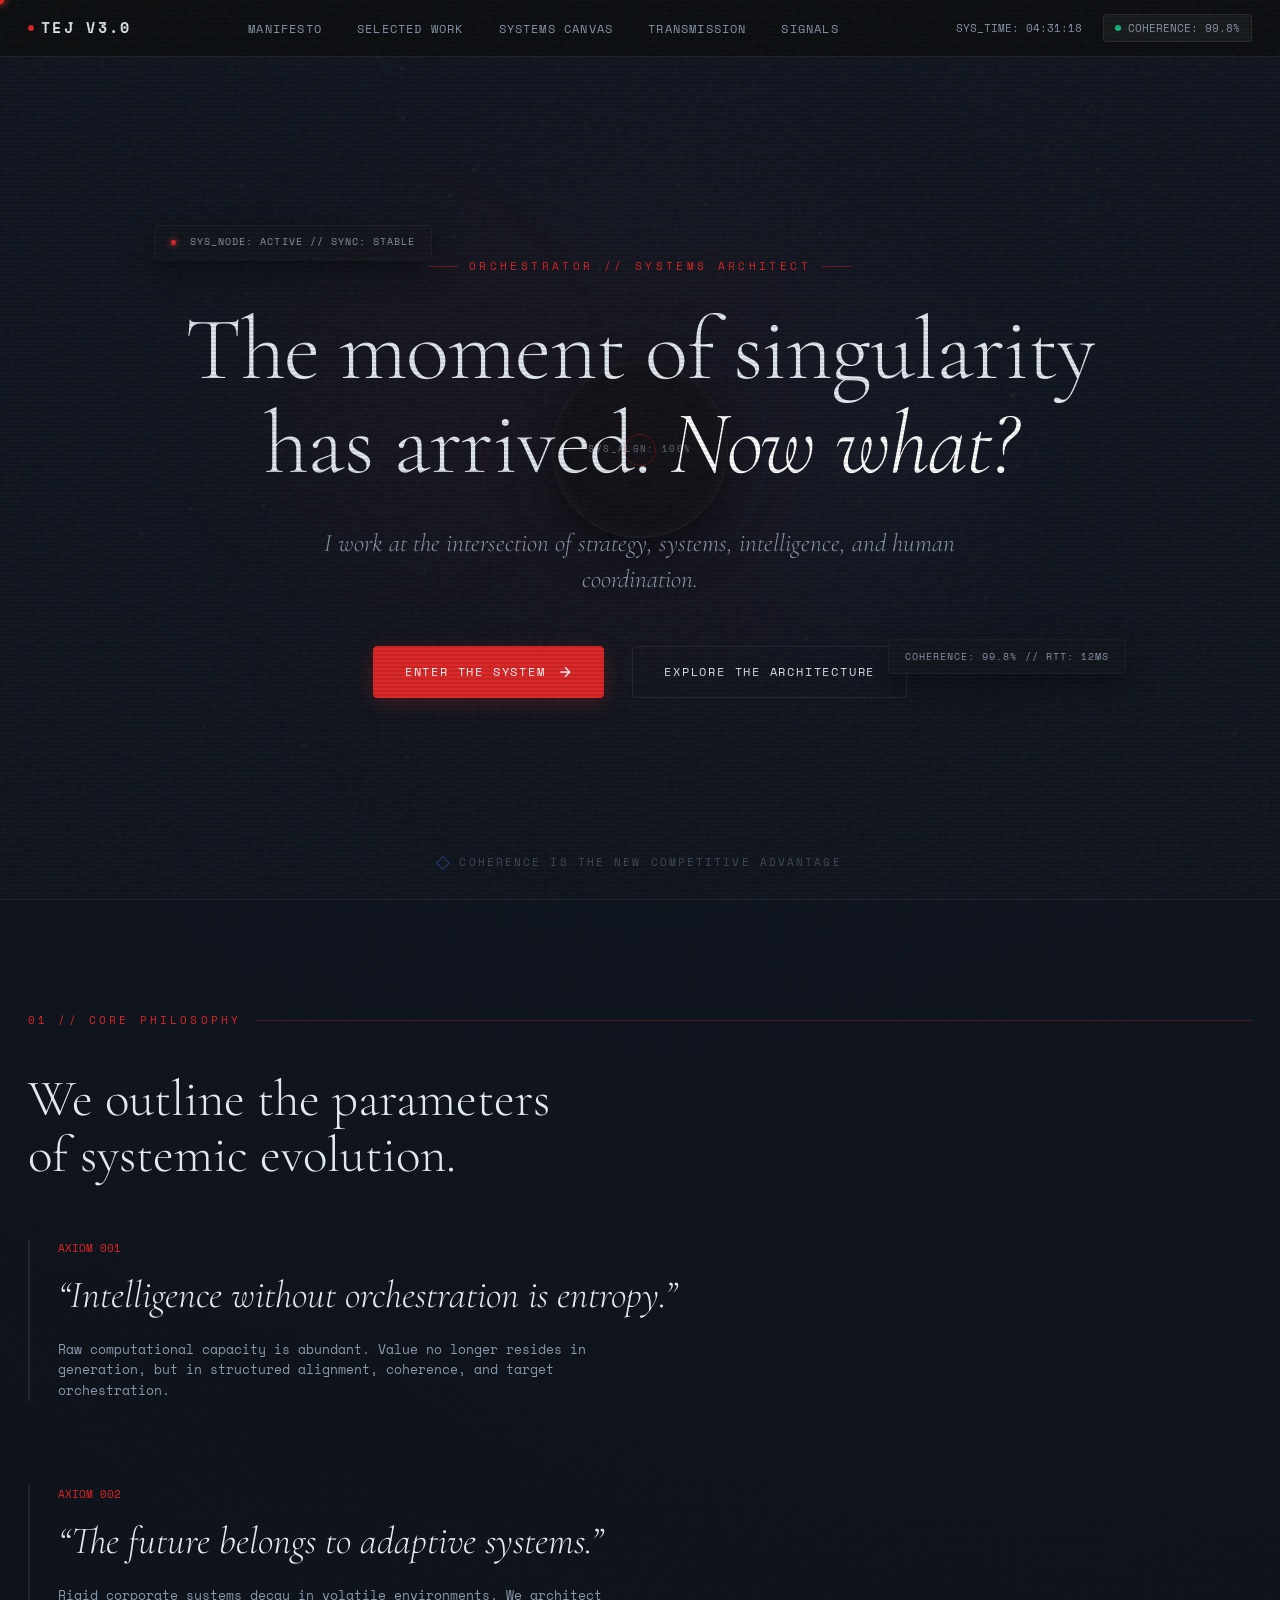
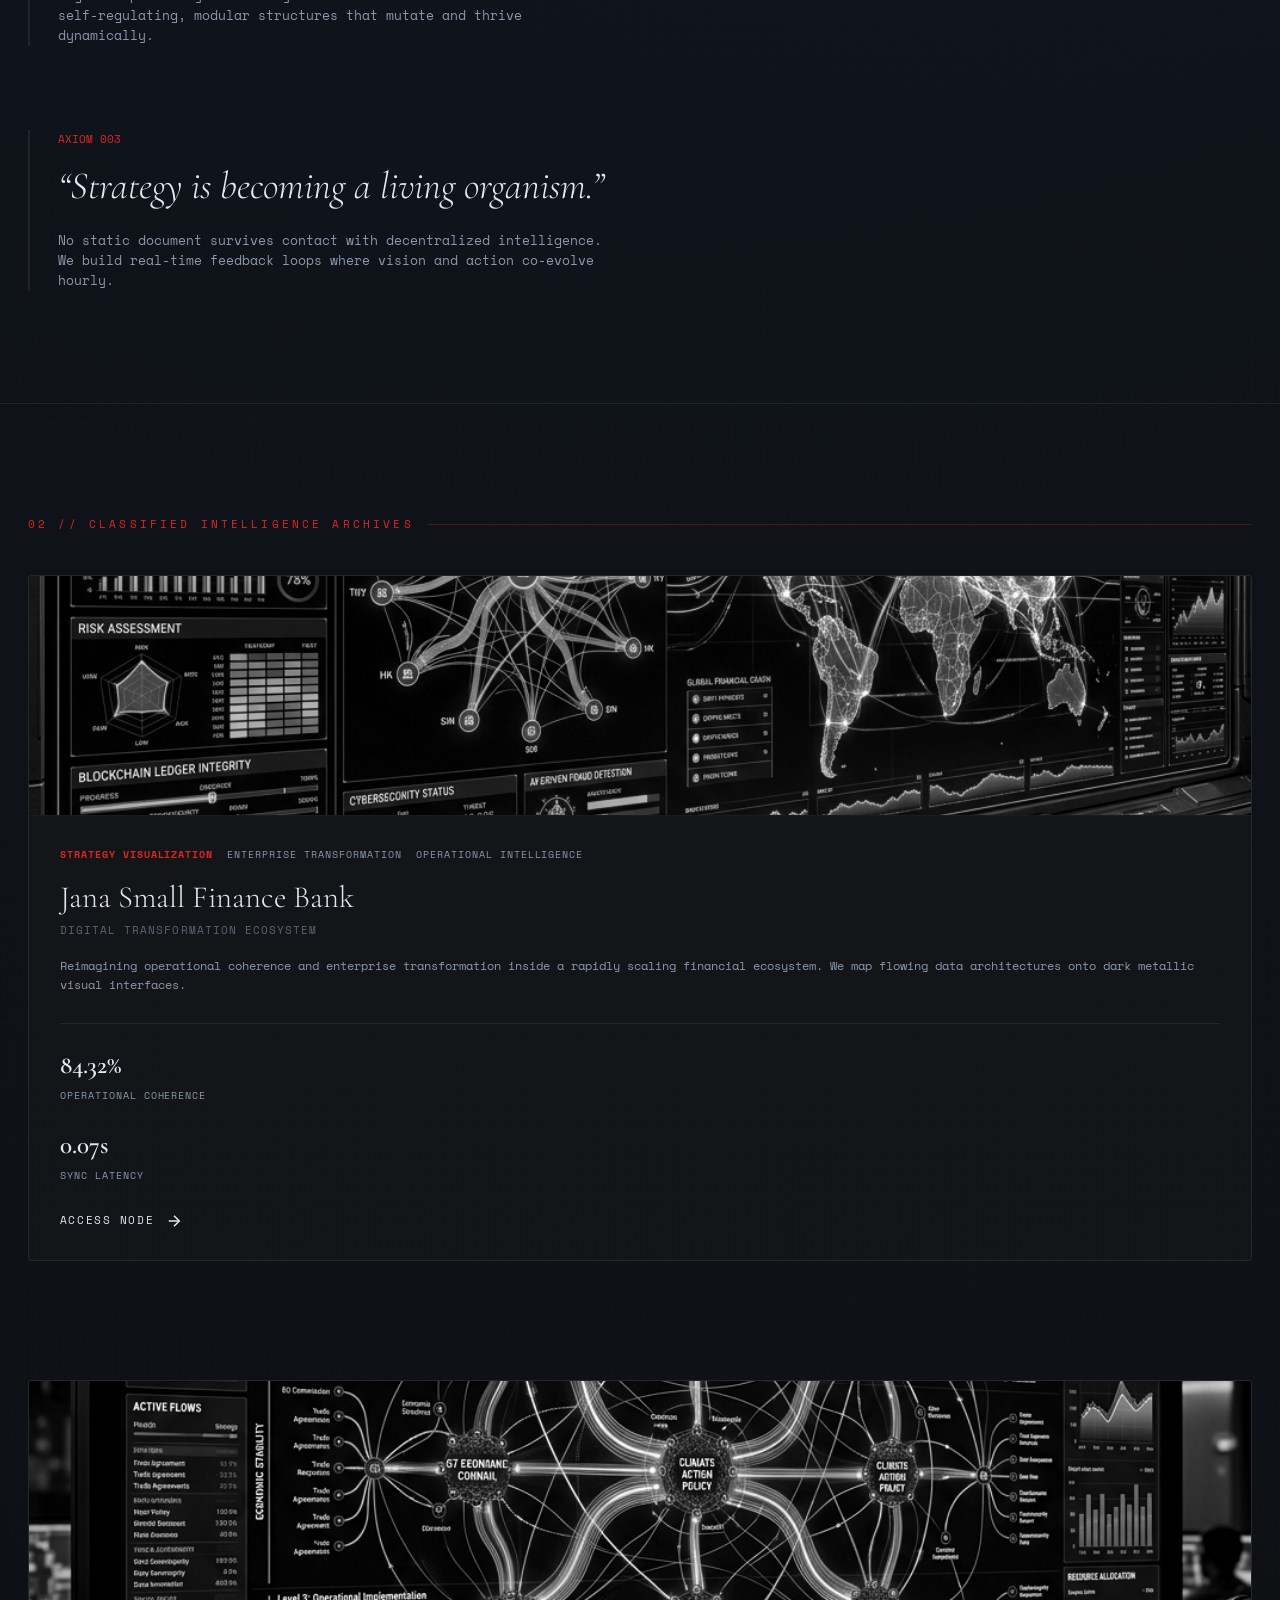
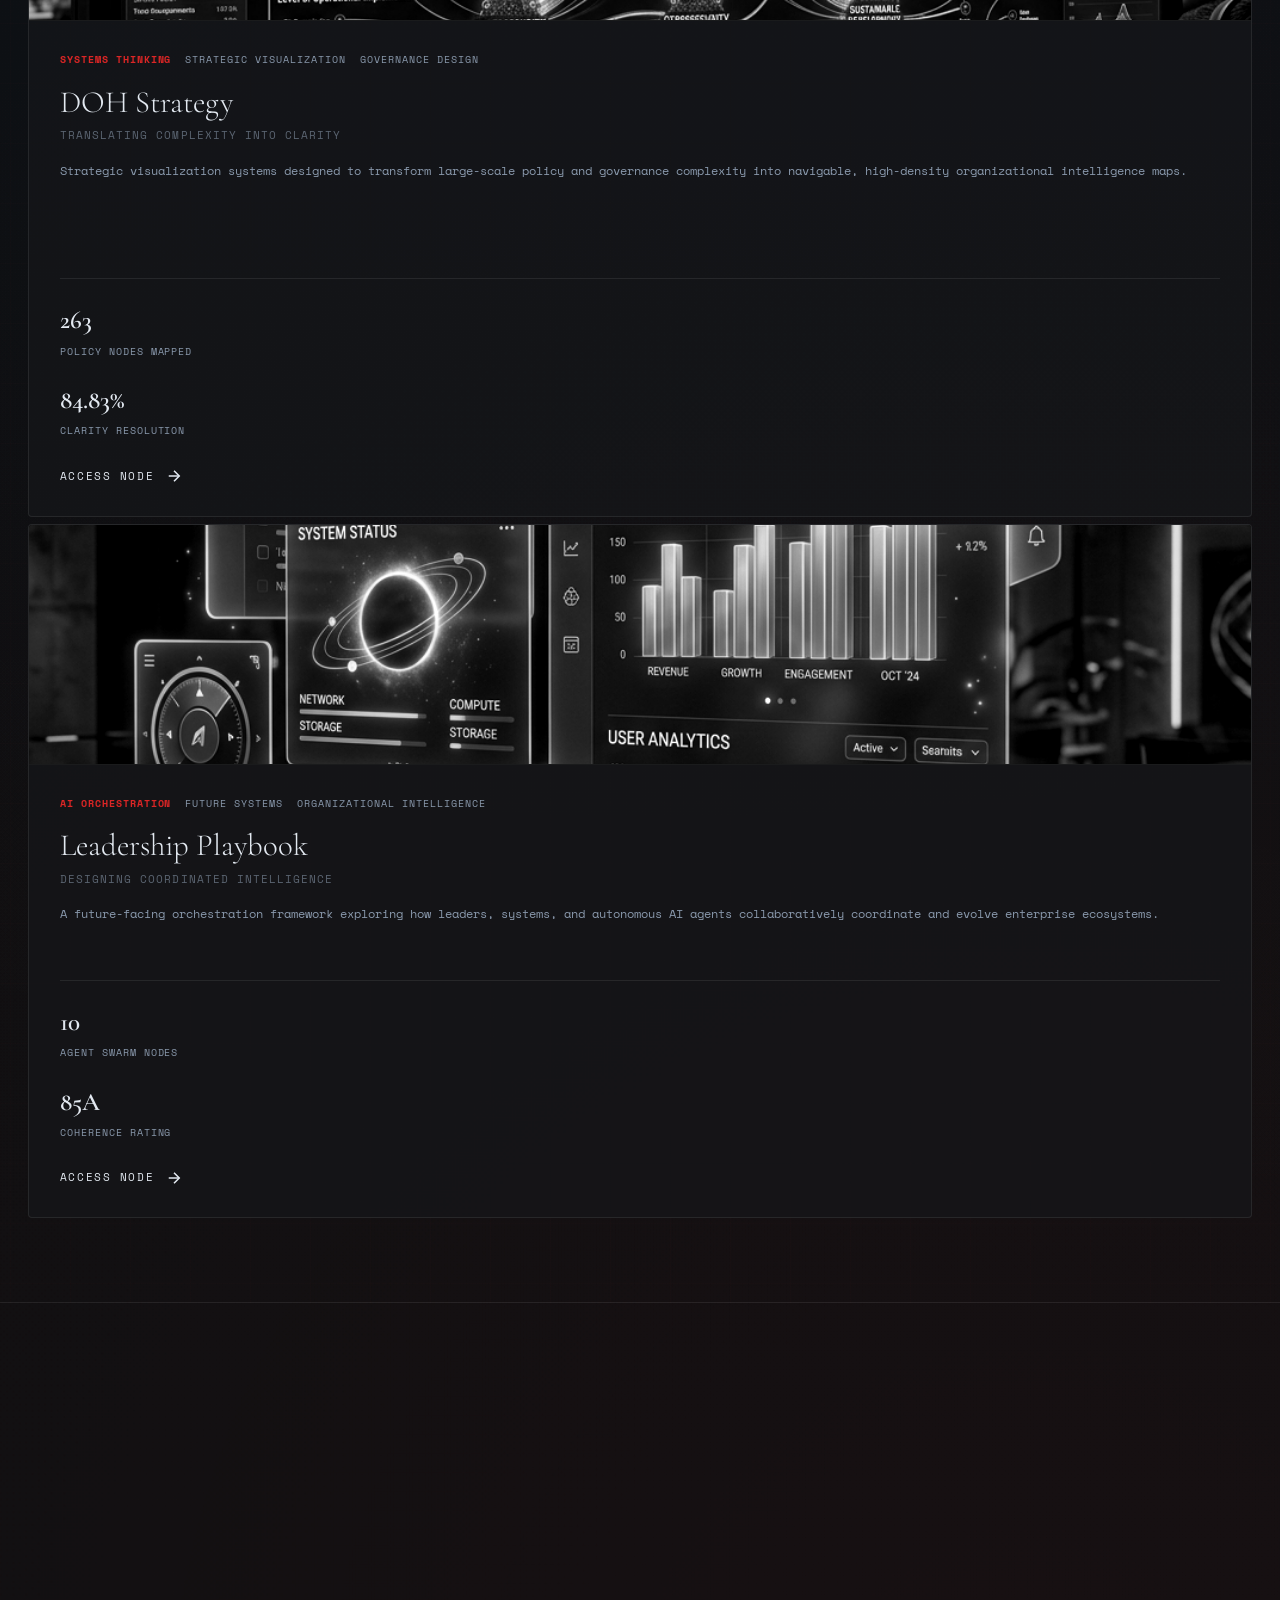
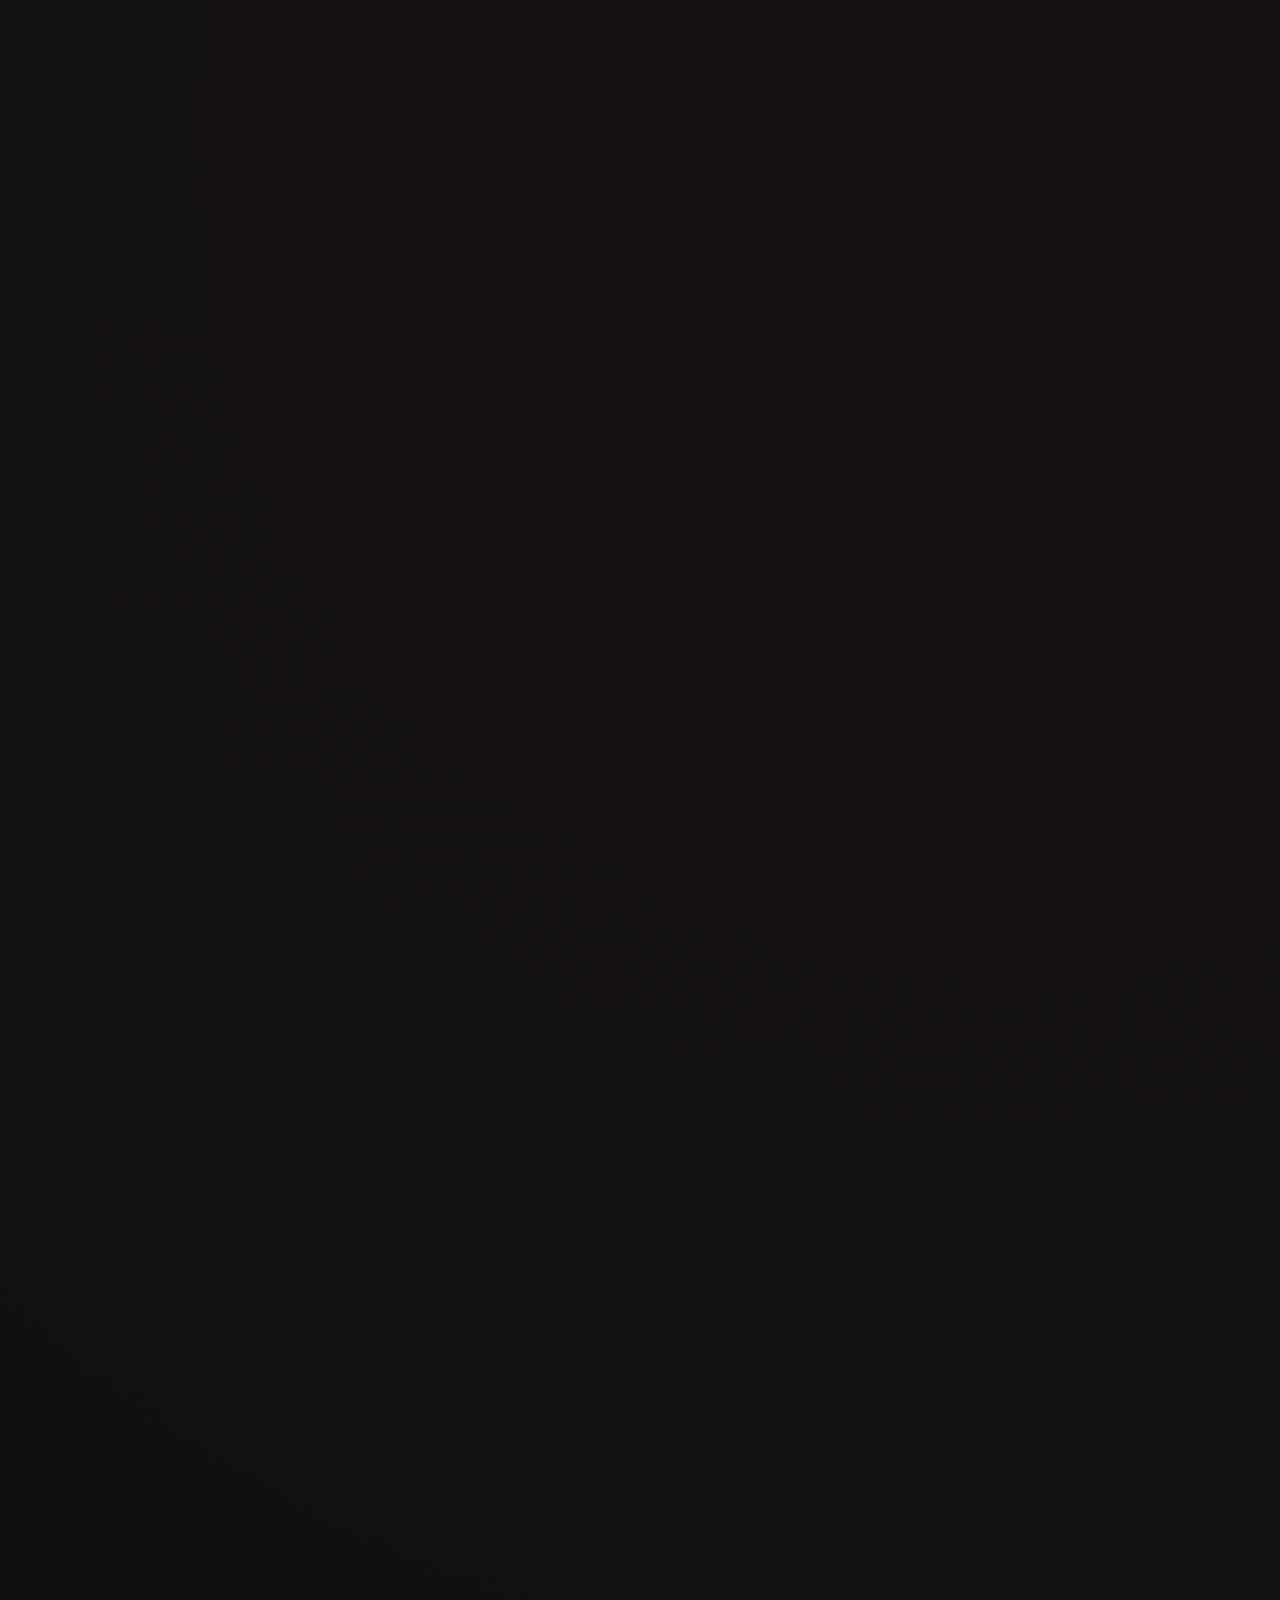
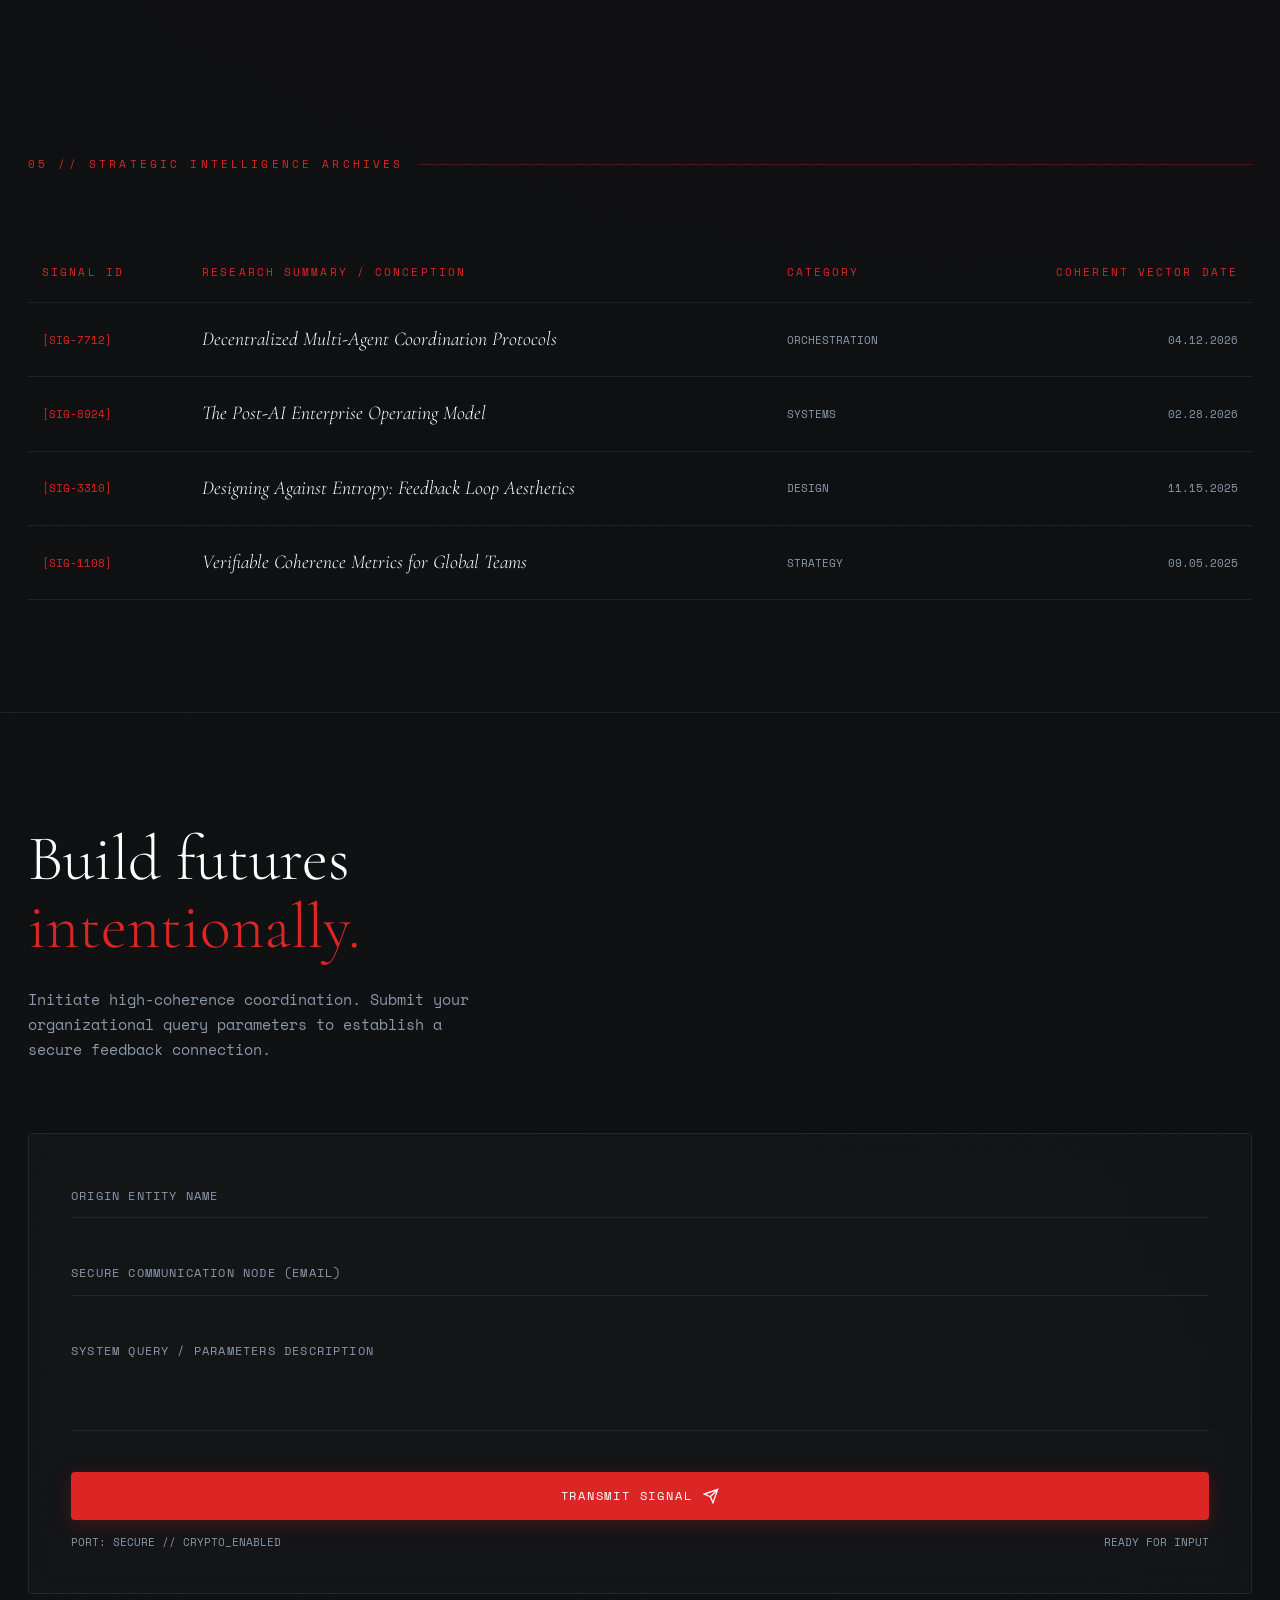
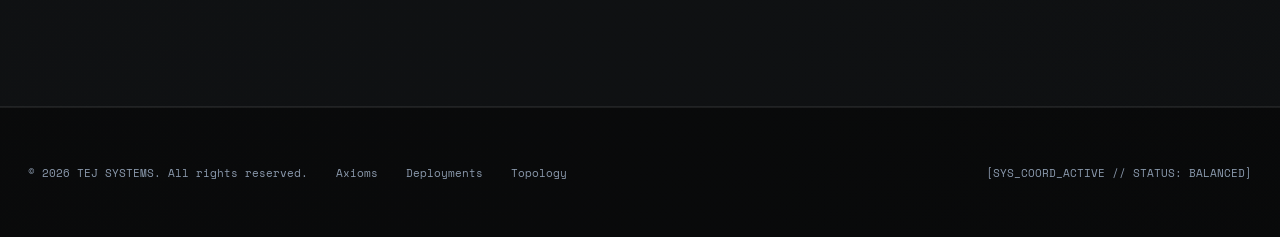
==== index.html @ 77e810d5 "feat: initial commit of Tej v3.0 portfolio website with interactive system node topology and secure " ====
<!DOCTYPE html>
<html lang="en">
<head>
  <meta charset="UTF-8">
  <meta name="viewport" content="width=device-width, initial-scale=1.0">
  <meta name="description" content="Tej v3.0 — Immersive digital portfolio of a strategist and systems designer building the next generation of adaptive organizational intelligence.">
  <title>Tej v3.0 // Strategic Coherence & Systems Design</title>
  <link rel="stylesheet" href="style.css">
</head>
<body>

  <!-- Screen overlays for visual depth -->
  <div class="noise-overlay" id="ui-noise-overlay"></div>
  <div class="scanlines" id="ui-scanlines"></div>
  <div class="ambient-glow-tracker" id="ui-glow-tracker"></div>

  <!-- Custom Cinematic Cursor -->
  <div class="custom-cursor" id="cursor-dot"></div>
  <div class="custom-cursor-trail" id="cursor-trail"></div>

  <!-- Top Floating Menu / OS Info Bar -->
  <header>
    <nav class="navbar" id="main-nav">
      <div class="nav-brand">
        <span class="system-dot"></span>
        Tej v3.0
      </div>
      <ul class="nav-links">
        <li><a href="#manifesto" id="link-manifesto">Manifesto</a></li>
        <li><a href="#work" id="link-work">Selected Work</a></li>
        <li><a href="#canvas" id="link-canvas">Systems Canvas</a></li>
        <li><a href="#about" id="link-about">Transmission</a></li>
        <li><a href="#signals" id="link-signals">Signals</a></li>
      </ul>
      <div class="nav-status">
        <div class="nav-status-node" id="nav-node-clock">TIME: --:--:--</div>
        <div class="nav-status-node status-node" id="nav-node-coherence">
          <span class="pulse-green"></span>
          COHERENCE: 99.8%
        </div>
      </div>
    </nav>
  </header>

  <!-- Hero Section -->
  <section class="hero" id="hero-section">
    <!-- Matrix Particle Grid Canvas -->
    <div class="hero-matrix-bg">
      <canvas id="matrix-canvas"></canvas>
    </div>

    <!-- Ambient Orbital & Glow Elements -->
    <div class="hero-glow-orb breathing-glow" id="glow-orb-1"></div>
    <div class="hero-glow-orb breathing-glow" id="glow-orb-2"></div>
    <div class="orbital-ring ring-inner" id="hero-ring-inner"></div>
    <div class="orbital-ring ring-outer" id="hero-ring-outer"></div>

    <!-- Floating Translucent UI Fragments (Telemetry Badges) -->
    <div class="telemetry-badge badge-left parallax-element" data-speed="-0.03" id="badge-sys-status">
      <span class="badge-dot"></span>
      SYS_NODE: ACTIVE // SYNC: STABLE
    </div>
    <div class="telemetry-badge badge-right parallax-element" data-speed="0.04" id="badge-sys-coherence">
      COHERENCE: 99.8% // RTT: 12MS
    </div>

    <!-- Central Holographic Floating Visual -->
    <div class="hero-hologram-visual parallax-element" data-speed="0.02" id="hero-central-hologram">
      <div class="hologram-layer layer-back"></div>
      <div class="hologram-layer layer-middle">
        <div class="circuit-grid"></div>
      </div>
      <div class="hologram-layer layer-front glass-panel">
        <div class="inner-telemetry">SYS_ALGN: 100%</div>
      </div>
    </div>

    <div class="hero-content">
      <div class="hero-meta-tag">
        Orchestrator // Systems Architect
      </div>
      <h1 class="reveal-title">
        <span class="reveal-word" style="--d: 0.1s">The</span>
        <span class="reveal-word" style="--d: 0.2s">moment</span>
        <span class="reveal-word" style="--d: 0.3s">of</span>
        <span class="reveal-word" style="--d: 0.4s">singularity</span>
        <br>
        <span class="reveal-word" style="--d: 0.5s">has</span>
        <span class="reveal-word" style="--d: 0.6s">arrived.</span>
        <span class="reveal-word italic" style="--d: 0.8s">Now what?</span>
      </h1>
      <p class="hero-subtext">
        I work at the intersection of strategy, systems, intelligence, and human coordination.
      </p>
      
      <div class="hero-ctas">
        <a href="#work" class="btn btn-primary" id="btn-enter-system">
          Enter the System
          <svg width="16" height="16" viewBox="0 0 24 24" fill="none" stroke="currentColor" stroke-width="2">
            <line x1="5" y1="12" x2="19" y2="12"></line>
            <polyline points="12 5 19 12 12 19"></polyline>
          </svg>
        </a>
        <a href="#canvas" class="btn btn-secondary" id="btn-explore-architecture">
          Explore the Architecture
        </a>
      </div>
    </div>

    <div class="hero-micro-text">
      Coherence is the new competitive advantage
    </div>
  </section>

  <!-- Manifesto Section -->
  <section id="manifesto" class="reveal-on-scroll">
    <div class="section-label">
      01 // Core Philosophy
      <span class="line"></span>
    </div>
    
    <div class="manifesto-grid">
      <div class="manifesto-title">
        <h2>We outline the parameters <br>of systemic evolution.</h2>
      </div>
      
      <div class="manifesto-content">
        <div class="manifesto-item">
          <span class="manifesto-num">AXIOM 001</span>
          <div class="manifesto-statement">“Intelligence without orchestration is entropy.”</div>
          <div class="manifesto-desc">
            Raw computational capacity is abundant. Value no longer resides in generation, but in structured alignment, coherence, and target orchestration.
          </div>
        </div>
        
        <div class="manifesto-item">
          <span class="manifesto-num">AXIOM 002</span>
          <div class="manifesto-statement">“The future belongs to adaptive systems.”</div>
          <div class="manifesto-desc">
            Rigid corporate systems decay in volatile environments. We architect self-regulating, modular structures that mutate and thrive dynamically.
          </div>
        </div>
        
        <div class="manifesto-item">
          <span class="manifesto-num">AXIOM 003</span>
          <div class="manifesto-statement">“Strategy is becoming a living organism.”</div>
          <div class="manifesto-desc">
            No static document survives contact with decentralized intelligence. We build real-time feedback loops where vision and action co-evolve hourly.
          </div>
        </div>
      </div>
    </div>
  </section>

  <!-- Selected Work (Case Studies) -->
  <section id="work" class="reveal-on-scroll">
    <div class="section-label">
      02 // Classified Intelligence Archives
      <span class="line"></span>
    </div>

    <div class="work-grid">
      <!-- Project 01: Jana Small Finance Bank -->
      <article class="work-card" id="project-jana" data-project-name="Jana Small Finance Bank">
        <div class="work-image-container">
          <div class="hover-overlay-text">
            “Transformation requires coherence.”
            <div class="overlay-padlock">
              <svg width="12" height="12" viewBox="0 0 24 24" fill="none" stroke="currentColor" stroke-width="2">
                <rect x="3" y="11" width="18" height="11" rx="2" ry="2"></rect>
                <path d="M7 11V7a5 5 0 0 1 10 0v4"></path>
              </svg>
              DECRYPT NODE
            </div>
          </div>
          <img src="assets/jana_finance.png" alt="Jana Small Finance Bank transformation visual">
        </div>
        <div class="work-details">
          <div class="work-meta">
            <span class="active-tag">Strategy Visualization</span>
            <span>Enterprise Transformation</span>
            <span>Operational Intelligence</span>
          </div>
          <h3>Jana Small Finance Bank</h3>
          <p class="work-subtitle">Digital Transformation Ecosystem</p>
          <p class="work-desc">
            Reimagining operational coherence and enterprise transformation inside a rapidly scaling financial ecosystem. We map flowing data architectures onto dark metallic visual interfaces.
          </p>
          <div class="work-stats">
            <div class="stat-item">
              <span class="stat-val" data-target="99.2">0.0%</span>
              <span class="stat-lbl">Operational Coherence</span>
            </div>
            <div class="stat-item">
              <span class="stat-val" data-target="0.08">0.00s</span>
              <span class="stat-lbl">Sync Latency</span>
            </div>
          </div>
          <a href="#" class="btn-arrow" id="btn-view-jana">
            Access Node
            <svg width="18" height="18" viewBox="0 0 24 24" fill="none" stroke="currentColor" stroke-width="2">
              <line x1="5" y1="12" x2="19" y2="12"></line>
              <polyline points="12 5 19 12 12 19"></polyline>
            </svg>
          </a>
        </div>
      </article>

      <!-- Project 02: DOH Strategy Visualization -->
      <article class="work-card" id="project-doh" data-project-name="DOH Strategy Visualization">
        <div class="work-image-container">
          <div class="hover-overlay-text">
            “Clarity is infrastructure.”
            <div class="overlay-padlock">
              <svg width="12" height="12" viewBox="0 0 24 24" fill="none" stroke="currentColor" stroke-width="2">
                <rect x="3" y="11" width="18" height="11" rx="2" ry="2"></rect>
                <path d="M7 11V7a5 5 0 0 1 10 0v4"></path>
              </svg>
              DECRYPT NODE
            </div>
          </div>
          <img src="assets/doh_strategy.png" alt="DOH Strategy complex map visual">
        </div>
        <div class="work-details">
          <div class="work-meta">
            <span class="active-tag">Systems Thinking</span>
            <span>Strategic Visualization</span>
            <span>Governance Design</span>
          </div>
          <h3>DOH Strategy</h3>
          <p class="work-subtitle">Translating Complexity into Clarity</p>
          <p class="work-desc">
            Strategic visualization systems designed to transform large-scale policy and governance complexity into navigable, high-density organizational intelligence maps.
          </p>
          <div class="work-stats">
            <div class="stat-item">
              <span class="stat-val" data-target="310">0</span>
              <span class="stat-lbl">Policy Nodes Mapped</span>
            </div>
            <div class="stat-item">
              <span class="stat-val" data-target="99.8">0.0%</span>
              <span class="stat-lbl">Clarity Resolution</span>
            </div>
          </div>
          <a href="#" class="btn-arrow" id="btn-view-doh">
            Access Node
            <svg width="18" height="18" viewBox="0 0 24 24" fill="none" stroke="currentColor" stroke-width="2">
              <line x1="5" y1="12" x2="19" y2="12"></line>
              <polyline points="12 5 19 12 12 19"></polyline>
            </svg>
          </a>
        </div>
      </article>

      <!-- Project 03: AI-Augmented Leadership Playbook -->
      <article class="work-card" id="project-playbook" data-project-name="AI-Augmented Leadership Playbook">
        <div class="work-image-container">
          <div class="hover-overlay-text">
            “Coherence is the competitive advantage.”
            <div class="overlay-padlock">
              <svg width="12" height="12" viewBox="0 0 24 24" fill="none" stroke="currentColor" stroke-width="2">
                <rect x="3" y="11" width="18" height="11" rx="2" ry="2"></rect>
                <path d="M7 11V7a5 5 0 0 1 10 0v4"></path>
              </svg>
              DECRYPT NODE
            </div>
          </div>
          <img src="assets/leadership_playbook.png" alt="AI-Augmented playbook neural map visual">
        </div>
        <div class="work-details">
          <div class="work-meta">
            <span class="active-tag">AI Orchestration</span>
            <span>Future Systems</span>
            <span>Organizational Intelligence</span>
          </div>
          <h3>Leadership Playbook</h3>
          <p class="work-subtitle">Designing Coordinated Intelligence</p>
          <p class="work-desc">
            A future-facing orchestration framework exploring how leaders, systems, and autonomous AI agents collaboratively coordinate and evolve enterprise ecosystems.
          </p>
          <div class="work-stats">
            <div class="stat-item">
              <span class="stat-val" data-target="12">0</span>
              <span class="stat-lbl">Agent Swarm Nodes</span>
            </div>
            <div class="stat-item">
              <span class="stat-val" data-target="100">A</span>
              <span class="stat-lbl">Coherence Rating</span>
            </div>
          </div>
          <a href="#" class="btn-arrow" id="btn-view-playbook">
            Access Node
            <svg width="18" height="18" viewBox="0 0 24 24" fill="none" stroke="currentColor" stroke-width="2">
              <line x1="5" y1="12" x2="19" y2="12"></line>
              <polyline points="12 5 19 12 12 19"></polyline>
            </svg>
          </a>
        </div>
      </article>
    </div>
  </section>

  <!-- Interactive Systems Thinking Canvas -->
  <section id="canvas" class="canvas-section reveal-on-scroll">
    <div class="section-label">
      03 // Dynamic Ecosystem Topology Map
      <span class="line"></span>
    </div>

    <div class="canvas-container" id="interactive-canvas-container">
      <div class="canvas-grid-lines"></div>
      
      <!-- Telemetry Dashboard Panel -->
      <div class="canvas-telemetry" id="canvas-telemetry-panel">
        <div class="telemetry-title">
          NODE STATUS PANEL
          <span class="pulse-dot"></span>
        </div>
        <div class="telemetry-row">
          <span>Active Node:</span>
          <span class="val" id="active-node-name">SYSTEMS OVERVIEW</span>
        </div>
        <div class="telemetry-row">
          <span>Coherence Index:</span>
          <span class="val" id="active-node-coherence">0.998</span>
        </div>
        <div class="telemetry-row">
          <span>System Stability:</span>
          <span class="val" id="active-node-stability">98.4%</span>
        </div>
        <div class="telemetry-row">
          <span>Telemetry Ping:</span>
          <span class="val" id="active-node-latency">12ms</span>
        </div>
        <div class="telemetry-row" style="margin-top: 1rem; border: none;">
          <span style="color: var(--color-silver-dim); font-size: 0.7rem;" id="active-node-desc">
            Hover over interactive network nodes to map signal routing and assess system health vectors.
          </span>
        </div>
      </div>

      <!-- HTML5 Canvas Rendering -->
      <canvas id="systems-canvas"></canvas>

      <div class="canvas-instructions">
        Interactive OS Module: Click nodes to activate routing.
      </div>
    </div>
  </section>

  <!-- About (Transmission) Section -->
  <section id="about" class="reveal-on-scroll">
    <div class="section-label">
      04 // Future Timeline Transmission
      <span class="line"></span>
    </div>

    <div class="about-transmission">
      <div class="transmission-sidebar">
        <div class="transmission-stat-block">
          <h4>ORCHESTRATOR METADATA</h4>
          <p style="margin-bottom: 0.5rem;"><strong>COORD:</strong> 35.6762° N, 139.6503° E</p>
          <p style="margin-bottom: 0.5rem;"><strong>ROLE:</strong> Strategic Synthesis Lead</p>
          <p style="margin-bottom: 0.5rem;"><strong>KEY VECTORS:</strong> AI Agents, Operating Models, Cybernetic Feedback Loops</p>
          <p><strong>SECURITY LEVEL:</strong> OMNI-CLEARANCE</p>
        </div>
        
        <div class="transmission-stat-block">
          <h4>OS METRICS</h4>
          <p style="margin-bottom: 0.5rem;"><strong>STABILIZATION STATE:</strong> COMPLETED</p>
          <p style="margin-bottom: 0.5rem;"><strong>ENTROPY SHIELD:</strong> 100%</p>
          <p><strong>NEURAL LOAD:</strong> OPTIMAL</p>
        </div>
      </div>

      <div class="transmission-terminal">
        <div class="terminal-header">
          <div class="dots">
            <span class="dot dot-active"></span>
            <span class="dot"></span>
            <span class="dot"></span>
          </div>
          <span>TRANSMISSION_DECRYPT_STATUS: SECURE</span>
        </div>
        <div class="terminal-body">
          <div class="transmission-text" id="transmission-text-content">
            <p>
              Strategic planning inside modern enterprises has historically been treated like a static document—a set of projections drafted once, reviewed quarterly, and discarded when the real world inevitably shifts.
            </p>
            <p>
              In the age of abundant intelligence, this model leads directly to structural collapse.
            </p>
            <p>
              I architect digital operating models where human vision and autonomous coordination coalesce. By designing self-healing loops, I help institutions transform strategic vision into continuous, living execution.
            </p>
            <p>
              We are not just designing products. We are organizing the next layer of organizational evolution. Let us construct it together.
            </p>
          </div>
        </div>
      </div>
    </div>
  </section>

  <!-- Thought Signals (Essays Archive) -->
  <section id="signals" class="reveal-on-scroll">
    <div class="section-label">
      05 // Strategic Intelligence Archives
      <span class="line"></span>
    </div>

    <div class="thought-signals-grid">
      <table class="signal-table" id="archive-table">
        <thead>
          <tr>
            <th>SIGNAL ID</th>
            <th>RESEARCH SUMMARY / CONCEPTION</th>
            <th>CATEGORY</th>
            <th style="text-align: right;">COHERENT VECTOR DATE</th>
          </tr>
        </thead>
        <tbody>
          <tr id="row-signal-01">
            <td class="signal-id">[SIG-7712]</td>
            <td class="signal-title">Decentralized Multi-Agent Coordination Protocols</td>
            <td class="signal-cat">ORCHESTRATION</td>
            <td class="signal-date">04.12.2026</td>
          </tr>
          <tr id="row-signal-02">
            <td class="signal-id">[SIG-8924]</td>
            <td class="signal-title">The Post-AI Enterprise Operating Model</td>
            <td class="signal-cat">SYSTEMS</td>
            <td class="signal-date">02.28.2026</td>
          </tr>
          <tr id="row-signal-03">
            <td class="signal-id">[SIG-3310]</td>
            <td class="signal-title">Designing Against Entropy: Feedback Loop Aesthetics</td>
            <td class="signal-cat">DESIGN</td>
            <td class="signal-date">11.15.2025</td>
          </tr>
          <tr id="row-signal-04">
            <td class="signal-id">[SIG-1108]</td>
            <td class="signal-title">Verifiable Coherence Metrics for Global Teams</td>
            <td class="signal-cat">STRATEGY</td>
            <td class="signal-date">09.05.2025</td>
          </tr>
        </tbody>
      </table>
    </div>
  </section>

  <!-- Contact Section -->
  <section id="contact" class="contact-section reveal-on-scroll">
    <div class="contact-info">
      <h2>Build futures <br><span class="crimson">intentionally.</span></h2>
      <p>
        Initiate high-coherence coordination. Submit your organizational query parameters to establish a secure feedback connection.
      </p>
    </div>
    
    <div class="contact-form-container">
      <form id="secure-transmission-form" action="#" onsubmit="event.preventDefault();">
        <div class="form-group">
          <input type="text" id="form-sender-name" required>
          <label for="form-sender-name">Origin Entity Name</label>
        </div>
        <div class="form-group">
          <input type="email" id="form-sender-email" required>
          <label for="form-sender-email">Secure Communication Node (Email)</label>
        </div>
        <div class="form-group">
          <textarea id="form-sender-msg" required></textarea>
          <label for="form-sender-msg">System Query / Parameters Description</label>
        </div>
        
        <button type="submit" class="btn btn-primary" id="btn-submit-transmission" style="border: none; width: 100%; justify-content: center;">
          Transmit Signal
          <svg width="16" height="16" viewBox="0 0 24 24" fill="none" stroke="currentColor" stroke-width="2">
            <line x1="22" y1="2" x2="11" y2="13"></line>
            <polygon points="22 2 15 22 11 13 2 9 22 2"></polygon>
          </svg>
        </button>

        <div class="form-status-bar">
          <span>PORT: SECURE // CRYPTO_ENABLED</span>
          <span id="transmission-status-msg">READY FOR INPUT</span>
        </div>
      </form>
    </div>
  </section>

  <!-- Status Bar Footer -->
  <footer>
    <div class="footer-container">
      <div class="footer-left">
        <div>© 2026 TEJ SYSTEMS. All rights reserved.</div>
        <ul class="footer-nav">
          <li><a href="#manifesto">Axioms</a></li>
          <li><a href="#work">Deployments</a></li>
          <li><a href="#canvas">Topology</a></li>
        </ul>
      </div>
      <div class="footer-right">
        [SYS_COORD_ACTIVE // STATUS: BALANCED]
      </div>
    </div>
  </footer>

  <!-- Secure Decryption Passcode Modal Overlay -->
  <div class="secure-modal" id="secure-decrypt-modal">
    <div class="secure-modal-content">
      <div class="secure-modal-header">
        <span>SECURE DECRYPTION PORTAL</span>
        <button class="close-modal-btn" id="close-decrypt-modal">&times;</button>
      </div>
      <div class="secure-modal-body">
        <p class="modal-instruction">
          <strong>[RESTRICTED ACCESS TRIGGERED]</strong> You are attempting to access a classified strategic infrastructure archive node: <br><span id="target-project-label" style="color: #fff; font-weight: bold;">--</span>. Enter passcode to establish decrypt sync.
        </p>
        <div class="passcode-field-wrapper">
          <input type="password" id="archive-passcode-input" placeholder="ENTER ACCESS CODE..." autocomplete="off">
          <div class="passcode-hint">Hint: The key is "COHERENCE"</div>
        </div>
        <div class="modal-status-text" id="modal-decrypt-status">CONNECTION: WAITING_FOR_PASSCODE</div>
        <button class="btn btn-primary" id="btn-decrypt-archive" style="width: 100%; justify-content: center; margin-top: 1.5rem;">
          Authenticate Handshake
        </button>
      </div>
    </div>
  </div>

  <script src="app.js"></script>
</body>
</html>
---- style.css ----
@import url('https://fonts.googleapis.com/css2?family=Cormorant+Garamond:ital,wght@0,300;0,400;0,600;1,300;1,400&family=Space+Mono:ital,wght@0,400;0,700;1,400&display=swap');

:root {
  --bg-pure: #070809;
  --bg-graphite: #0d0f11;
  --bg-panel: rgba(22, 24, 26, 0.7);
  --bg-panel-hover: rgba(28, 31, 34, 0.85);
  
  --color-crimson: #dc2626;
  --color-crimson-glow: #ff4d4d;
  --color-blue: #3b82f6;
  --color-blue-glow: #60a5fa;
  --color-silver: #e2e8f0;
  --color-silver-dim: #8a99ad;
  --color-dark-border: rgba(255, 255, 255, 0.08);
  --color-glow-border: rgba(220, 38, 38, 0.3);
  
  --font-serif: 'Cormorant Garamond', serif;
  --font-mono: 'Space Mono', monospace;
  
  --cursor-size: 8px;
  --cursor-trail-size: 32px;
}

/* Base Settings & Core Reset */
* {
  box-sizing: border-box;
  margin: 0;
  padding: 0;
}

html {
  scroll-behavior: smooth;
  background-color: var(--bg-pure);
  color: var(--color-silver);
  font-family: var(--font-mono);
  font-size: 14px;
  line-height: 1.6;
  overflow-x: hidden;
}

body {
  position: relative;
  background: radial-gradient(circle at 50% 0%, rgba(37, 99, 235, 0.07) 0%, transparent 50%),
              radial-gradient(circle at 80% 60%, rgba(220, 38, 38, 0.05) 0%, transparent 40%),
              var(--bg-graphite);
  min-height: 100vh;
  overflow-x: hidden;
  -webkit-font-smoothing: antialiased;
  -moz-osx-font-smoothing: grayscale;
}

/* Custom Scrollbar */
::-webkit-scrollbar {
  width: 6px;
}
::-webkit-scrollbar-track {
  background: var(--bg-pure);
}
::-webkit-scrollbar-thumb {
  background: rgba(255, 255, 255, 0.1);
  border-radius: 3px;
}
::-webkit-scrollbar-thumb:hover {
  background: var(--color-crimson);
}

/* CRT Screen FX & Grain Overlay */
.noise-overlay {
  position: fixed;
  top: 0;
  left: 0;
  width: 100vw;
  height: 100vh;
  background-image: url("data:image/svg+xml,%3Csvg viewBox='0 0 200 200' xmlns='http://www.w3.org/2000/svg'%3E%3Cfilter id='noiseFilter'%3E%3CfeTurbulence type='fractalNoise' baseFrequency='0.8' numOctaves='3' stitchTiles='stitch'/%3E%3C/filter%3E%3Crect width='100%25' height='100%25' filter='url(%23noiseFilter)' opacity='0.035'/%3E%3C/svg%3E");
  pointer-events: none;
  z-index: 9999;
}

.scanlines {
  position: fixed;
  top: 0;
  left: 0;
  width: 100%;
  height: 100%;
  background: linear-gradient(
    rgba(18, 16, 16, 0) 50%, 
    rgba(0, 0, 0, 0.12) 50%
  );
  background-size: 100% 4px;
  pointer-events: none;
  z-index: 9998;
  opacity: 0.8;
}

/* Ambient Cursor Glow Tracker */
.ambient-glow-tracker {
  position: fixed;
  top: 0;
  left: 0;
  width: 100%;
  height: 100%;
  pointer-events: none;
  z-index: 1;
  background: radial-gradient(
    600px circle at var(--mouse-x, 50%) var(--mouse-y, 50%),
    rgba(220, 38, 38, 0.035),
    transparent 80%
  );
}

/* Dynamic Interactive Custom Cursor */
.custom-cursor {
  width: var(--cursor-size);
  height: var(--cursor-size);
  background: var(--color-crimson);
  box-shadow: 0 0 8px var(--color-crimson-glow);
  border-radius: 50%;
  position: fixed;
  pointer-events: none;
  z-index: 10001;
  transform: translate(-50%, -50%);
  transition: width 0.2s, height 0.2s, background 0.2s;
}

.custom-cursor-trail {
  width: var(--cursor-trail-size);
  height: var(--cursor-trail-size);
  border: 1px solid rgba(220, 38, 38, 0.3);
  border-radius: 50%;
  position: fixed;
  pointer-events: none;
  z-index: 10000;
  transform: translate(-50%, -50%);
  transition: transform 0.08s ease-out;
}

body:active .custom-cursor {
  width: calc(var(--cursor-size) * 1.5);
  height: calc(var(--cursor-size) * 1.5);
  background: var(--color-blue);
  box-shadow: 0 0 12px var(--color-blue-glow);
}

/* Header & OS UI Menu */
header {
  position: fixed;
  top: 0;
  left: 0;
  width: 100%;
  z-index: 1000;
  border-bottom: 1px solid var(--color-dark-border);
  backdrop-filter: blur(12px);
  background: rgba(11, 12, 13, 0.75);
}

.navbar {
  max-width: 1400px;
  margin: 0 auto;
  padding: 1rem 2rem;
  display: flex;
  justify-content: space-between;
  align-items: center;
}

.nav-brand {
  font-weight: 700;
  font-size: 1.1rem;
  letter-spacing: 0.15em;
  text-transform: uppercase;
  color: var(--color-silver);
  display: flex;
  align-items: center;
  gap: 0.5rem;
}

.nav-brand .system-dot {
  width: 6px;
  height: 6px;
  background: var(--color-crimson);
  border-radius: 50%;
  display: inline-block;
  animation: pulse-dot 2s infinite;
}

@keyframes pulse-dot {
  0% { transform: scale(0.9); opacity: 0.6; }
  50% { transform: scale(1.3); opacity: 1; box-shadow: 0 0 6px var(--color-crimson-glow); }
  100% { transform: scale(0.9); opacity: 0.6; }
}

.nav-links {
  display: flex;
  gap: 2.5rem;
  list-style: none;
}

.nav-links a {
  color: var(--color-silver-dim);
  text-decoration: none;
  font-size: 0.85rem;
  text-transform: uppercase;
  letter-spacing: 0.1em;
  transition: color 0.3s, transform 0.3s;
  position: relative;
}

.nav-links a::after {
  content: '';
  position: absolute;
  bottom: -4px;
  left: 0;
  width: 0;
  height: 1px;
  background: var(--color-crimson);
  transition: width 0.3s;
}

.nav-links a:hover {
  color: var(--color-silver);
}

.nav-links a:hover::after {
  width: 100%;
}

.nav-status {
  display: flex;
  align-items: center;
  gap: 1.5rem;
  font-size: 0.8rem;
  color: var(--color-silver-dim);
}

.nav-status .status-node {
  background: rgba(255, 255, 255, 0.05);
  border: 1px solid var(--color-dark-border);
  padding: 0.3rem 0.8rem;
  border-radius: 4px;
  font-family: var(--font-mono);
  display: flex;
  align-items: center;
  gap: 0.5rem;
}

.nav-status .pulse-green {
  width: 6px;
  height: 6px;
  background: #10b981;
  border-radius: 50%;
}

/* Floating Grid Matrix Background for Hero */
.hero-matrix-bg {
  position: absolute;
  top: 0;
  left: 0;
  width: 100%;
  height: 100%;
  overflow: hidden;
  z-index: 0;
  pointer-events: none;
}

.hero-matrix-bg canvas {
  width: 100%;
  height: 100%;
  opacity: 0.22;
}

/* Hero Section */
.hero {
  min-height: 100vh;
  display: flex;
  flex-direction: column;
  justify-content: center;
  align-items: center;
  position: relative;
  padding: 2rem;
  overflow: hidden;
  border-bottom: 1px solid var(--color-dark-border);
}

.hero-content {
  position: relative;
  z-index: 2;
  max-width: 1100px;
  text-align: center;
  margin-top: 4rem;
}

.hero-meta-tag {
  font-size: 0.8rem;
  text-transform: uppercase;
  letter-spacing: 0.3em;
  color: var(--color-crimson);
  margin-bottom: 2rem;
  display: flex;
  justify-content: center;
  align-items: center;
  gap: 0.8rem;
}

.hero-meta-tag::before,
.hero-meta-tag::after {
  content: '';
  width: 30px;
  height: 1px;
  background: var(--color-crimson);
  opacity: 0.5;
}

.hero h1 {
  font-family: var(--font-serif);
  font-size: clamp(3rem, 7vw, 7.5rem);
  font-weight: 300;
  line-height: 1.05;
  color: var(--color-silver);
  margin-bottom: 2.5rem;
  letter-spacing: -0.01em;
}

.hero h1 span.italic {
  font-style: italic;
  color: #fff;
  text-shadow: 0 0 40px rgba(255, 255, 255, 0.1);
}

.hero-subtext {
  font-family: var(--font-serif);
  font-size: clamp(1.2rem, 2.5vw, 1.8rem);
  font-style: italic;
  font-weight: 300;
  color: var(--color-silver-dim);
  max-width: 700px;
  margin: 0 auto 3.5rem;
  line-height: 1.4;
}

/* Cinematic Glowing & Asymmetric Buttons */
.hero-ctas {
  display: flex;
  gap: 2rem;
  justify-content: center;
  align-items: center;
}

.btn {
  font-family: var(--font-mono);
  font-size: 0.85rem;
  text-transform: uppercase;
  letter-spacing: 0.15em;
  padding: 1.1rem 2.2rem;
  border-radius: 4px;
  cursor: pointer;
  text-decoration: none;
  position: relative;
  transition: all 0.4s cubic-bezier(0.16, 1, 0.3, 1);
  overflow: hidden;
  display: inline-flex;
  align-items: center;
  gap: 0.8rem;
}

.btn-primary {
  background: var(--color-crimson);
  color: #fff;
  border: 1px solid var(--color-crimson);
  box-shadow: 0 4px 20px rgba(220, 38, 38, 0.25);
}

.btn-primary:hover {
  background: transparent;
  color: var(--color-crimson);
  box-shadow: 0 0 25px rgba(220, 38, 38, 0.4);
}

.btn-secondary {
  background: transparent;
  color: var(--color-silver);
  border: 1px solid var(--color-dark-border);
}

.btn-secondary:hover {
  border-color: var(--color-blue);
  color: var(--color-blue-glow);
  box-shadow: 0 0 25px rgba(59, 130, 246, 0.2);
}

/* Magnetic Interaction Glow Cover */
.btn::before {
  content: '';
  position: absolute;
  top: 50%;
  left: 50%;
  width: 150%;
  height: 150%;
  background: radial-gradient(circle, rgba(255,255,255,0.15) 0%, transparent 60%);
  transform: translate(-50%, -50%) scale(0);
  transition: transform 0.5s;
  pointer-events: none;
}

.btn:hover::before {
  transform: translate(-50%, -50%) scale(1);
}

.hero-micro-text {
  position: absolute;
  bottom: 2rem;
  font-size: 0.75rem;
  color: var(--color-silver-dim);
  opacity: 0.4;
  letter-spacing: 0.2em;
  text-transform: uppercase;
  display: flex;
  align-items: center;
  gap: 0.8rem;
}

.hero-micro-text::before {
  content: '';
  display: inline-block;
  width: 8px;
  height: 8px;
  border: 1px solid var(--color-blue);
  transform: rotate(45deg);
}

/* Universal Section Styles */
section {
  padding: 8rem 2rem;
  max-width: 1400px;
  margin: 0 auto;
  position: relative;
  z-index: 2;
  border-bottom: 1px solid var(--color-dark-border);
}

.section-label {
  font-size: 0.75rem;
  font-family: var(--font-mono);
  color: var(--color-crimson);
  text-transform: uppercase;
  letter-spacing: 0.3em;
  margin-bottom: 3rem;
  display: flex;
  align-items: center;
  gap: 1rem;
}

.section-label .line {
  height: 1px;
  background: var(--color-crimson);
  flex-grow: 1;
  opacity: 0.3;
}

/* Reveal Scroll Animation Classes */
.reveal-on-scroll {
  opacity: 0;
  transform: translateY(40px);
  transition: opacity 1s cubic-bezier(0.16, 1, 0.3, 1), transform 1s cubic-bezier(0.16, 1, 0.3, 1);
}

.reveal-on-scroll.active {
  opacity: 1;
  transform: translateY(0);
}

/* Manifesto Section */
.manifesto-grid {
  display: grid;
  grid-template-cols: 1fr 1.5fr;
  gap: 4rem;
}

.manifesto-title h2 {
  font-family: var(--font-serif);
  font-size: clamp(2.5rem, 4vw, 4rem);
  font-weight: 300;
  line-height: 1.1;
  color: var(--color-silver);
  position: sticky;
  top: 8rem;
}

.manifesto-content {
  display: flex;
  flex-direction: column;
  gap: 6rem;
}

.manifesto-item {
  border-left: 2px solid var(--color-dark-border);
  padding-left: 2rem;
  transition: border-color 0.4s;
}

.manifesto-item:hover {
  border-color: var(--color-crimson);
}

.manifesto-num {
  font-family: var(--font-mono);
  font-size: 0.8rem;
  color: var(--color-crimson);
  margin-bottom: 1rem;
  display: block;
}

.manifesto-statement {
  font-family: var(--font-serif);
  font-size: clamp(1.8rem, 3vw, 2.8rem);
  font-style: italic;
  font-weight: 300;
  color: var(--color-silver);
  line-height: 1.25;
  margin-bottom: 1.5rem;
}

.manifesto-desc {
  font-family: var(--font-mono);
  font-size: 0.9rem;
  color: var(--color-silver-dim);
  max-width: 550px;
}

/* Case Studies Grid Layout with Animated Background Grid */
#work {
  background-image: 
    linear-gradient(rgba(220, 38, 38, 0.012) 1px, transparent 1px),
    linear-gradient(90deg, rgba(220, 38, 38, 0.012) 1px, transparent 1px);
  background-size: 60px 60px;
  background-position: center;
  position: relative;
  overflow: hidden;
  animation: grid-move 60s linear infinite;
}

@keyframes grid-move {
  0% { background-position: 0 0; }
  100% { background-position: 360px 360px; }
}

.work-grid {
  display: grid;
  grid-template-cols: repeat(3, 1fr);
  gap: 3.5rem;
  align-items: stretch;
  position: relative;
  z-index: 2;
}

/* Staggered brutalist margins on desktop */
.work-card:nth-child(1) { margin-top: 0; }
.work-card:nth-child(2) { margin-top: 5rem; }
.work-card:nth-child(3) { margin-top: 2rem; }

.work-card {
  display: flex;
  flex-direction: column;
  background: var(--bg-panel);
  border: 1px solid var(--color-dark-border);
  border-radius: 4px;
  overflow: hidden;
  transition: transform 0.4s cubic-bezier(0.16, 1, 0.3, 1), border-color 0.4s, box-shadow 0.4s;
  cursor: pointer;
  position: relative;
  height: 100%;
}

.work-card:hover {
  transform: translateY(-10px);
  border-color: var(--color-crimson);
  box-shadow: 0 20px 45px rgba(220, 38, 38, 0.15);
}

.work-image-container {
  position: relative;
  height: 240px;
  overflow: hidden;
  border-bottom: 1px solid var(--color-dark-border);
  background: var(--bg-pure);
}

.work-image-container img {
  width: 100%;
  height: 100%;
  object-fit: cover;
  display: block;
  filter: grayscale(100%) contrast(110%);
  transition: transform 0.8s cubic-bezier(0.16, 1, 0.3, 1), filter 0.8s;
}

.work-card:hover .work-image-container img {
  transform: scale(1.06);
  filter: grayscale(0%) contrast(100%);
}

/* Brutalist hover overlay text */
.hover-overlay-text {
  position: absolute;
  top: 0;
  left: 0;
  width: 100%;
  height: 100%;
  background: rgba(11, 12, 13, 0.94);
  display: flex;
  flex-direction: column;
  justify-content: center;
  align-items: center;
  opacity: 0;
  transition: opacity 0.4s cubic-bezier(0.16, 1, 0.3, 1);
  font-family: var(--font-serif);
  font-style: italic;
  font-size: 1.4rem;
  color: var(--color-crimson-glow);
  text-align: center;
  padding: 2rem;
  z-index: 5;
  border-bottom: 2px solid var(--color-crimson);
}

.overlay-padlock {
  font-family: var(--font-mono);
  font-size: 0.75rem;
  font-style: normal;
  text-transform: uppercase;
  letter-spacing: 0.15em;
  color: var(--color-silver-dim);
  margin-top: 1.2rem;
  display: flex;
  align-items: center;
  gap: 0.5rem;
}

.overlay-padlock svg {
  fill: var(--color-silver-dim);
}

.work-card:hover .hover-overlay-text {
  opacity: 1;
}

.work-details {
  padding: 2.2rem;
  display: flex;
  flex-direction: column;
  flex-grow: 1;
}

.work-meta {
  display: flex;
  flex-wrap: wrap;
  gap: 0.6rem 1rem;
  font-size: 0.7rem;
  text-transform: uppercase;
  letter-spacing: 0.1em;
  color: var(--color-silver-dim);
  margin-bottom: 1.2rem;
}

.work-meta span.active-tag {
  color: var(--color-crimson);
  font-weight: 700;
}

.work-details h3 {
  font-family: var(--font-serif);
  font-size: 2.2rem;
  font-weight: 300;
  color: var(--color-silver);
  line-height: 1.2;
  margin-bottom: 0.4rem;
}

.work-subtitle {
  font-family: var(--font-mono);
  font-size: 0.75rem;
  text-transform: uppercase;
  color: var(--color-silver-dim);
  opacity: 0.6;
  margin-bottom: 1.2rem;
  letter-spacing: 0.1em;
}

.work-desc {
  font-size: 0.88rem;
  color: var(--color-silver-dim);
  line-height: 1.6;
  margin-bottom: 2rem;
  flex-grow: 1;
}

/* Custom Grid Stats for Case Studies */
.work-stats {
  display: grid;
  grid-template-cols: 1fr 1fr;
  gap: 1.5rem;
  border-top: 1px solid var(--color-dark-border);
  padding-top: 1.5rem;
  margin-bottom: 2rem;
}

.stat-item {
  display: flex;
  flex-direction: column;
}

.stat-val {
  font-family: var(--font-serif);
  font-size: 1.8rem;
  font-weight: 600;
  color: var(--color-silver);
}

.stat-lbl {
  font-size: 0.7rem;
  color: var(--color-silver-dim);
  text-transform: uppercase;
  letter-spacing: 0.1em;
  margin-top: 0.2rem;
}

.btn-arrow {
  display: inline-flex;
  align-items: center;
  gap: 0.8rem;
  color: var(--color-silver);
  text-decoration: none;
  font-size: 0.75rem;
  text-transform: uppercase;
  letter-spacing: 0.15em;
  align-self: flex-start;
  transition: color 0.3s;
}

.btn-arrow svg {
  stroke: var(--color-silver);
  transition: transform 0.3s, stroke 0.3s;
}

.btn-arrow:hover {
  color: var(--color-crimson);
}

.btn-arrow:hover svg {
  transform: translateX(6px);
  stroke: var(--color-crimson);
}

/* Systems Thinking Canvas Section */
.canvas-section {
  background: linear-gradient(to bottom, transparent, rgba(7, 8, 9, 0.8), transparent);
}

.canvas-container {
  position: relative;
  width: 100%;
  height: 600px;
  border: 1px solid var(--color-dark-border);
  background: var(--bg-pure);
  border-radius: 4px;
  overflow: hidden;
  box-shadow: inset 0 0 40px rgba(0, 0, 0, 0.8);
}

.canvas-grid-lines {
  position: absolute;
  top: 0;
  left: 0;
  width: 100%;
  height: 100%;
  background-image: 
    linear-gradient(rgba(255, 255, 255, 0.015) 1px, transparent 1px),
    linear-gradient(90deg, rgba(255, 255, 255, 0.015) 1px, transparent 1px);
  background-size: 40px 40px;
  pointer-events: none;
}

#systems-canvas {
  width: 100%;
  height: 100%;
  display: block;
}

.canvas-telemetry {
  position: absolute;
  top: 20px;
  left: 20px;
  width: 300px;
  background: var(--bg-panel);
  border: 1px solid var(--color-dark-border);
  padding: 1.5rem;
  backdrop-filter: blur(8px);
  border-radius: 4px;
  z-index: 10;
  font-size: 0.8rem;
  box-shadow: 0 10px 30px rgba(0,0,0,0.5);
}

.telemetry-title {
  font-weight: 700;
  text-transform: uppercase;
  letter-spacing: 0.15em;
  color: var(--color-crimson);
  margin-bottom: 1rem;
  display: flex;
  justify-content: space-between;
  align-items: center;
}

.telemetry-title span.pulse-dot {
  width: 6px;
  height: 6px;
  background: var(--color-crimson);
  border-radius: 50%;
  animation: pulse-dot 1.5s infinite;
}

.telemetry-row {
  display: flex;
  justify-content: space-between;
  margin-bottom: 0.5rem;
  border-bottom: 1px dashed rgba(255,255,255,0.05);
  padding-bottom: 0.3rem;
}

.telemetry-row span.val {
  color: #fff;
  font-family: var(--font-mono);
}

.canvas-instructions {
  position: absolute;
  bottom: 20px;
  right: 20px;
  font-size: 0.75rem;
  color: var(--color-silver-dim);
  background: rgba(0, 0, 0, 0.6);
  padding: 0.4rem 0.8rem;
  border-radius: 4px;
  border: 1px solid rgba(255, 255, 255, 0.05);
  pointer-events: none;
}

/* About (The Transmission) Section */
.about-transmission {
  display: grid;
  grid-template-cols: 1fr 1.5fr;
  gap: 5rem;
}

.transmission-sidebar {
  font-size: 0.8rem;
  color: var(--color-silver-dim);
  display: flex;
  flex-direction: column;
  gap: 2rem;
}

.transmission-stat-block {
  border: 1px solid var(--color-dark-border);
  padding: 1.5rem;
  border-radius: 4px;
  background: var(--bg-panel);
}

.transmission-stat-block h4 {
  font-size: 0.8rem;
  text-transform: uppercase;
  letter-spacing: 0.1em;
  color: var(--color-crimson);
  margin-bottom: 1rem;
  border-bottom: 1px solid rgba(255, 255, 255, 0.05);
  padding-bottom: 0.5rem;
}

.transmission-terminal {
  border: 1px solid var(--color-dark-border);
  background: #090a0c;
  border-radius: 4px;
  overflow: hidden;
  box-shadow: 0 20px 50px rgba(0, 0, 0, 0.6);
}

.terminal-header {
  background: #121417;
  padding: 0.8rem 1.5rem;
  display: flex;
  justify-content: space-between;
  align-items: center;
  border-bottom: 1px solid var(--color-dark-border);
  font-size: 0.75rem;
  text-transform: uppercase;
  letter-spacing: 0.1em;
}

.terminal-header .dots {
  display: flex;
  gap: 6px;
}

.terminal-header .dot {
  width: 8px;
  height: 8px;
  border-radius: 50%;
  background: rgba(255, 255, 255, 0.15);
}

.terminal-header .dot-active {
  background: var(--color-crimson);
}

.terminal-body {
  padding: 2.5rem;
  font-size: 1rem;
  line-height: 1.8;
  color: var(--color-silver);
}

.terminal-body p {
  margin-bottom: 2rem;
}

.terminal-body p:last-child {
  margin-bottom: 0;
}

.transmission-text span.cursor-line {
  display: inline-block;
  width: 8px;
  height: 15px;
  background: var(--color-crimson);
  margin-left: 4px;
  animation: blink-cursor 1s infinite;
}

@keyframes blink-cursor {
  0%, 100% { opacity: 0; }
  50% { opacity: 1; }
}

/* Thought Signals Section */
.thought-signals-grid {
  display: grid;
  grid-template-cols: 1fr;
  gap: 2rem;
}

.signal-table {
  width: 100%;
  border-collapse: collapse;
  margin-top: 2rem;
}

.signal-table th, 
.signal-table td {
  padding: 1.5rem 1rem;
  text-align: left;
  border-bottom: 1px solid var(--color-dark-border);
}

.signal-table th {
  font-family: var(--font-mono);
  font-size: 0.75rem;
  text-transform: uppercase;
  letter-spacing: 0.2em;
  color: var(--color-crimson);
  font-weight: 400;
}

.signal-table tbody tr {
  cursor: pointer;
  transition: background 0.3s;
}

.signal-table tbody tr:hover {
  background: rgba(255, 255, 255, 0.015);
}

.signal-table td.signal-id {
  font-family: var(--font-mono);
  color: var(--color-crimson);
  font-size: 0.8rem;
}

.signal-table td.signal-title {
  font-family: var(--font-serif);
  font-size: 1.4rem;
  color: #fff;
  font-style: italic;
  font-weight: 300;
}

.signal-table td.signal-cat {
  font-family: var(--font-mono);
  font-size: 0.8rem;
  color: var(--color-silver-dim);
}

.signal-table td.signal-date {
  font-family: var(--font-mono);
  font-size: 0.8rem;
  color: var(--color-silver-dim);
  text-align: right;
}

/* Contact Section */
.contact-section {
  display: grid;
  grid-template-cols: 1fr 1fr;
  gap: 5rem;
}

.contact-info h2 {
  font-family: var(--font-serif);
  font-size: clamp(3rem, 5vw, 5.5rem);
  font-weight: 300;
  line-height: 1.05;
  color: #fff;
  margin-bottom: 2rem;
}

.contact-info h2 span.crimson {
  color: var(--color-crimson);
}

.contact-info p {
  color: var(--color-silver-dim);
  font-size: 1.05rem;
  max-width: 450px;
  line-height: 1.7;
}

.contact-form-container {
  border: 1px solid var(--color-dark-border);
  background: var(--bg-panel);
  padding: 3rem;
  border-radius: 4px;
  backdrop-filter: blur(10px);
}

.form-group {
  margin-bottom: 2.5rem;
  position: relative;
}

.form-group input,
.form-group textarea {
  width: 100%;
  background: transparent;
  border: none;
  border-bottom: 1px solid var(--color-dark-border);
  color: #fff;
  font-family: var(--font-mono);
  font-size: 0.9rem;
  padding: 0.8rem 0;
  outline: none;
  transition: border-color 0.4s;
}

.form-group textarea {
  height: 100px;
  resize: none;
}

.form-group label {
  position: absolute;
  top: 10px;
  left: 0;
  color: var(--color-silver-dim);
  font-size: 0.85rem;
  pointer-events: none;
  transition: all 0.3s;
  text-transform: uppercase;
  letter-spacing: 0.1em;
}

.form-group input:focus ~ label,
.form-group input:valid ~ label,
.form-group textarea:focus ~ label,
.form-group textarea:valid ~ label {
  top: -15px;
  font-size: 0.7rem;
  color: var(--color-crimson);
}

.form-group input:focus,
.form-group textarea:focus {
  border-color: var(--color-crimson);
}

.form-status-bar {
  display: flex;
  justify-content: space-between;
  font-size: 0.75rem;
  color: var(--color-silver-dim);
  margin-top: 1rem;
}

/* Footer Section */
footer {
  background: var(--bg-pure);
  border-top: 1px solid var(--color-dark-border);
  padding: 4rem 2rem;
  font-size: 0.8rem;
  color: var(--color-silver-dim);
}

.footer-container {
  max-width: 1400px;
  margin: 0 auto;
  display: flex;
  justify-content: space-between;
  align-items: center;
}

.footer-left {
  display: flex;
  align-items: center;
  gap: 2rem;
}

.footer-nav {
  display: flex;
  gap: 2rem;
  list-style: none;
}

.footer-nav a {
  color: var(--color-silver-dim);
  text-decoration: none;
  transition: color 0.3s;
}

.footer-nav a:hover {
  color: var(--color-crimson);
}

.footer-right {
  text-align: right;
  font-family: var(--font-mono);
}

/* Mobile & Responsive Adaptations */
@media (max-width: 1024px) {
  .manifesto-grid,
  .work-grid,
  .about-transmission,
  .contact-section {
    grid-template-cols: 1fr;
    gap: 4rem;
  }

  .work-card:nth-child(2),
  .work-card:nth-child(3) {
    margin-top: 0;
  }
  
  .manifesto-title h2 {
    position: static;
  }
}

@media (max-width: 768px) {
  .nav-links,
  .nav-status {
    display: none;
  }
  
  .hero-ctas {
    flex-direction: column;
    width: 100%;
  }
  
  .hero-ctas .btn {
    width: 100%;
    justify-content: center;
  }
  
  .footer-container {
    flex-direction: column;
    gap: 2rem;
    text-align: center;
  }
  
  .footer-left {
    flex-direction: column;
    gap: 1rem;
  }
  
  .footer-nav {
    justify-content: center;
  }
}

/* Secure Archive Decryption Modal */
.secure-modal {
  position: fixed;
  top: 0;
  left: 0;
  width: 100%;
  height: 100%;
  background: rgba(7, 8, 9, 0.9);
  backdrop-filter: blur(16px);
  display: flex;
  justify-content: center;
  align-items: center;
  z-index: 10000;
  opacity: 0;
  pointer-events: none;
  transition: opacity 0.5s cubic-bezier(0.16, 1, 0.3, 1);
}

.secure-modal.active {
  opacity: 1;
  pointer-events: auto;
}

.secure-modal-content {
  background: #0d0f11;
  border: 1px solid var(--color-dark-border);
  border-radius: 4px;
  width: 90%;
  max-width: 500px;
  box-shadow: 0 25px 60px rgba(0, 0, 0, 0.8), 0 0 40px rgba(220, 38, 38, 0.05);
  overflow: hidden;
  position: relative;
  transition: transform 0.5s cubic-bezier(0.16, 1, 0.3, 1);
  transform: translateY(20px);
}

.secure-modal.active .secure-modal-content {
  transform: translateY(0);
}

.secure-modal-header {
  background: #16181a;
  border-bottom: 1px solid var(--color-dark-border);
  padding: 1.2rem 2rem;
  display: flex;
  justify-content: space-between;
  align-items: center;
  font-family: var(--font-mono);
  font-size: 0.85rem;
  letter-spacing: 0.15em;
  color: var(--color-crimson);
}

.close-modal-btn {
  background: transparent;
  border: none;
  color: var(--color-silver-dim);
  font-size: 1.5rem;
  cursor: pointer;
  line-height: 1;
  transition: color 0.3s;
}

.close-modal-btn:hover {
  color: var(--color-crimson);
}

.secure-modal-body {
  padding: 2.5rem 2rem;
}

.modal-instruction {
  font-size: 0.85rem;
  color: var(--color-silver-dim);
  margin-bottom: 2rem;
  line-height: 1.6;
}

.passcode-field-wrapper {
  position: relative;
  margin-bottom: 1.5rem;
}

.passcode-field-wrapper input {
  width: 100%;
  background: #070809;
  border: 1px solid var(--color-dark-border);
  border-radius: 4px;
  color: #fff;
  font-family: var(--font-mono);
  font-size: 1.1rem;
  letter-spacing: 0.25em;
  padding: 1rem;
  outline: none;
  text-align: center;
  transition: border-color 0.4s, box-shadow 0.4s;
}

.passcode-field-wrapper input:focus {
  border-color: var(--color-crimson);
  box-shadow: 0 0 15px rgba(220, 38, 38, 0.2);
}

.passcode-hint {
  font-size: 0.7rem;
  color: var(--color-silver-dim);
  opacity: 0.4;
  text-align: center;
  margin-top: 0.5rem;
  letter-spacing: 0.1em;
}

.modal-status-text {
  font-family: var(--font-mono);
  font-size: 0.75rem;
  letter-spacing: 0.1em;
  text-align: center;
  color: var(--color-silver-dim);
  text-transform: uppercase;
}

/* ==========================================
   11. Enhanced Cinematic Hero Styling
   ========================================== */

/* Ambient Glowing Orbs */
.hero-glow-orb {
  position: absolute;
  width: 500px;
  height: 500px;
  border-radius: 50%;
  pointer-events: none;
  filter: blur(80px);
  z-index: 1;
  opacity: 0.35;
}

#glow-orb-1 {
  top: 15%;
  left: 10%;
  background: radial-gradient(circle, rgba(220, 38, 38, 0.08) 0%, transparent 70%);
}

#glow-orb-2 {
  bottom: 20%;
  right: 10%;
  background: radial-gradient(circle, rgba(59, 130, 246, 0.08) 0%, transparent 70%);
}

.breathing-glow {
  animation: breathe-glow 8s ease-in-out infinite alternate;
}

@keyframes breathe-glow {
  0% { transform: scale(1) translate(0, 0); opacity: 0.25; }
  100% { transform: scale(1.15) translate(20px, -20px); opacity: 0.45; }
}

/* Faint Orbital Rings in Hero */
.orbital-ring {
  position: absolute;
  top: 50%;
  left: 50%;
  border-radius: 50%;
  pointer-events: none;
  z-index: 1;
  transform: translate(-50%, -50%);
}

.ring-inner {
  width: 450px;
  height: 450px;
  border: 1px dashed rgba(255, 255, 255, 0.02);
  animation: rotate-clockwise 45s linear infinite;
}

.ring-outer {
  width: 700px;
  height: 700px;
  border: 1px dashed rgba(220, 38, 38, 0.025);
  animation: rotate-counter 60s linear infinite;
}

@keyframes rotate-clockwise {
  0% { transform: translate(-50%, -50%) rotate(0deg); }
  100% { transform: translate(-50%, -50%) rotate(360deg); }
}

@keyframes rotate-counter {
  0% { transform: translate(-50%, -50%) rotate(0deg); }
  100% { transform: translate(-50%, -50%) rotate(-360deg); }
}

/* Floating Telemetry UI Fragments */
.telemetry-badge {
  position: absolute;
  background: rgba(22, 24, 26, 0.4);
  border: 1px solid rgba(255, 255, 255, 0.04);
  backdrop-filter: blur(12px);
  padding: 0.6rem 1.2rem;
  border-radius: 4px;
  font-family: var(--font-mono);
  font-size: 0.72rem;
  letter-spacing: 0.1em;
  color: var(--color-silver-dim);
  z-index: 3;
  pointer-events: none;
  box-shadow: 0 10px 30px rgba(0, 0, 0, 0.4);
  transition: transform 0.1s ease-out;
  animation: telemetry-float 5s ease-in-out infinite alternate;
}

.badge-left {
  top: 25%;
  left: 12%;
  animation-delay: 0.5s;
}

.badge-right {
  bottom: 25%;
  right: 12%;
  animation-delay: 1.5s;
}

.badge-dot {
  display: inline-block;
  width: 5px;
  height: 5px;
  background: var(--color-crimson);
  border-radius: 50%;
  margin-right: 0.5rem;
  box-shadow: 0 0 6px var(--color-crimson-glow);
  animation: pulse-dot 1.5s infinite;
}

@keyframes telemetry-float {
  0% { transform: translateY(0); }
  100% { transform: translateY(-12px); }
}

/* Central Holographic Floating Visual */
.hero-hologram-visual {
  position: absolute;
  top: 50%;
  left: 50%;
  width: 320px;
  height: 320px;
  transform: translate(-50%, -50%);
  z-index: 1;
  pointer-events: none;
  display: flex;
  justify-content: center;
  align-items: center;
  animation: hologram-float 7s ease-in-out infinite alternate;
}

.hologram-layer {
  position: absolute;
  border-radius: 50%;
  transition: transform 0.1s ease-out;
}

.layer-back {
  width: 100%;
  height: 100%;
  border: 1px solid rgba(220, 38, 38, 0.05);
  background: radial-gradient(circle, rgba(220, 38, 38, 0.03) 0%, transparent 70%);
  box-shadow: inset 0 0 30px rgba(220, 38, 38, 0.03);
}

.layer-middle {
  width: 80%;
  height: 80%;
  border: 1.5px solid rgba(59, 130, 246, 0.06);
  background: repeating-radial-gradient(
    circle,
    rgba(59, 130, 246, 0.01),
    rgba(59, 130, 246, 0.01) 4px,
    transparent 4px,
    transparent 8px
  );
}

.layer-front {
  width: 55%;
  height: 55%;
  border: 1px solid rgba(255, 255, 255, 0.06);
  background: rgba(11, 12, 13, 0.45);
  backdrop-filter: blur(14px);
  display: flex;
  justify-content: center;
  align-items: center;
  box-shadow: 0 15px 40px rgba(0, 0, 0, 0.5), inset 0 0 15px rgba(255, 255, 255, 0.05);
}

.inner-telemetry {
  font-family: var(--font-mono);
  font-size: 0.65rem;
  letter-spacing: 0.15em;
  color: var(--color-silver-dim);
  opacity: 0.7;
  text-shadow: 0 0 8px rgba(255, 255, 255, 0.2);
}

@keyframes hologram-float {
  0% { transform: translate(-50%, -55%); }
  100% { transform: translate(-50%, -45%); }
}

/* Staggered Headline Reveal */
.reveal-title {
  overflow: hidden;
}

.reveal-word {
  display: inline-block;
  opacity: 0;
  filter: blur(12px);
  transform: translateY(24px);
  animation: blur-in 1.4s cubic-bezier(0.16, 1, 0.3, 1) forwards;
  animation-delay: var(--d);
  transition: color 0.3s, text-shadow 0.3s;
}

@keyframes blur-in {
  0% {
    opacity: 0;
    filter: blur(12px);
    transform: translateY(24px);
  }
  100% {
    opacity: 1;
    filter: blur(0);
    transform: translateY(0);
  }
}

.reveal-word:hover {
  color: var(--color-crimson-glow);
  text-shadow: 0 0 20px rgba(220, 38, 38, 0.4);
}

/* Muted Sophisticated Sand Accents under Dark Graphite */
body::after {
  content: '';
  position: absolute;
  top: 0;
  left: 0;
  width: 100%;
  height: 100%;
  background: radial-gradient(circle at 0% 100%, rgba(226, 215, 190, 0.015) 0%, transparent 60%),
              radial-gradient(circle at 100% 0%, rgba(226, 215, 190, 0.015) 0%, transparent 60%);
  pointer-events: none;
  z-index: 1;
}
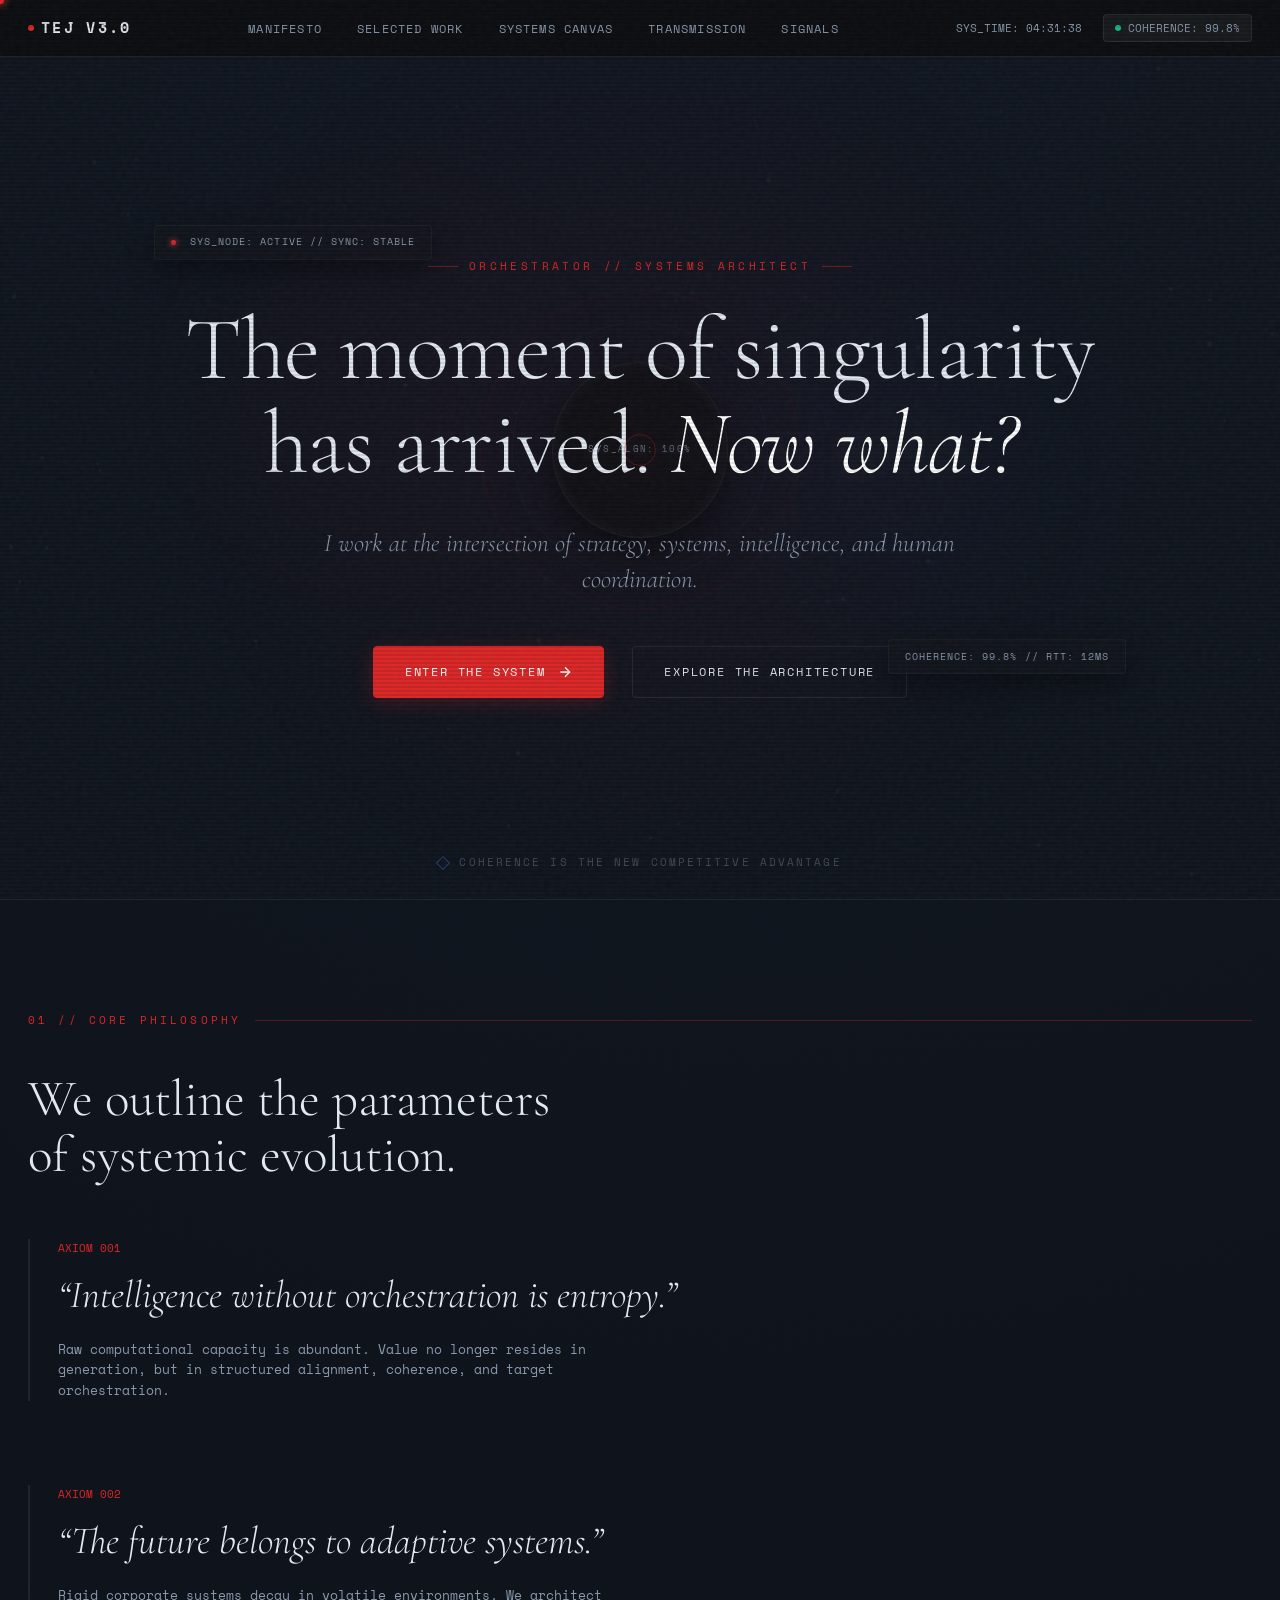
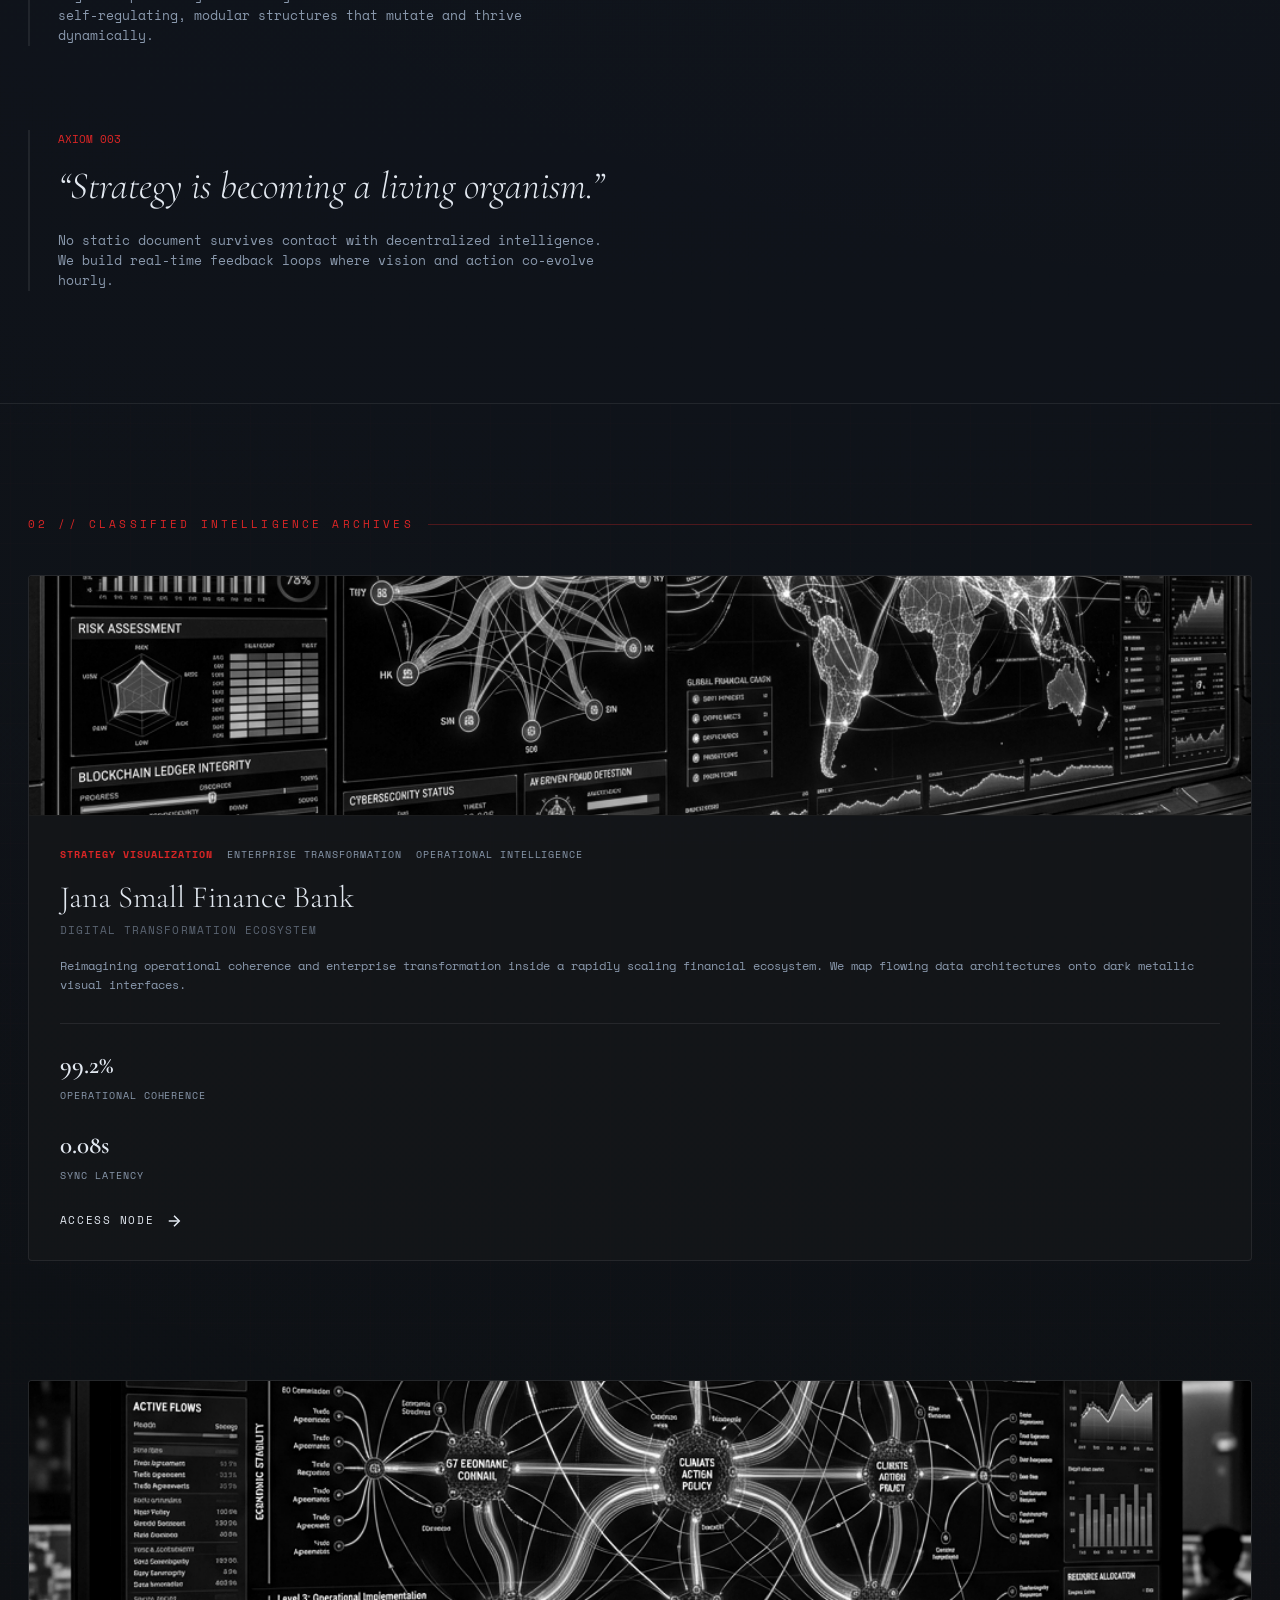
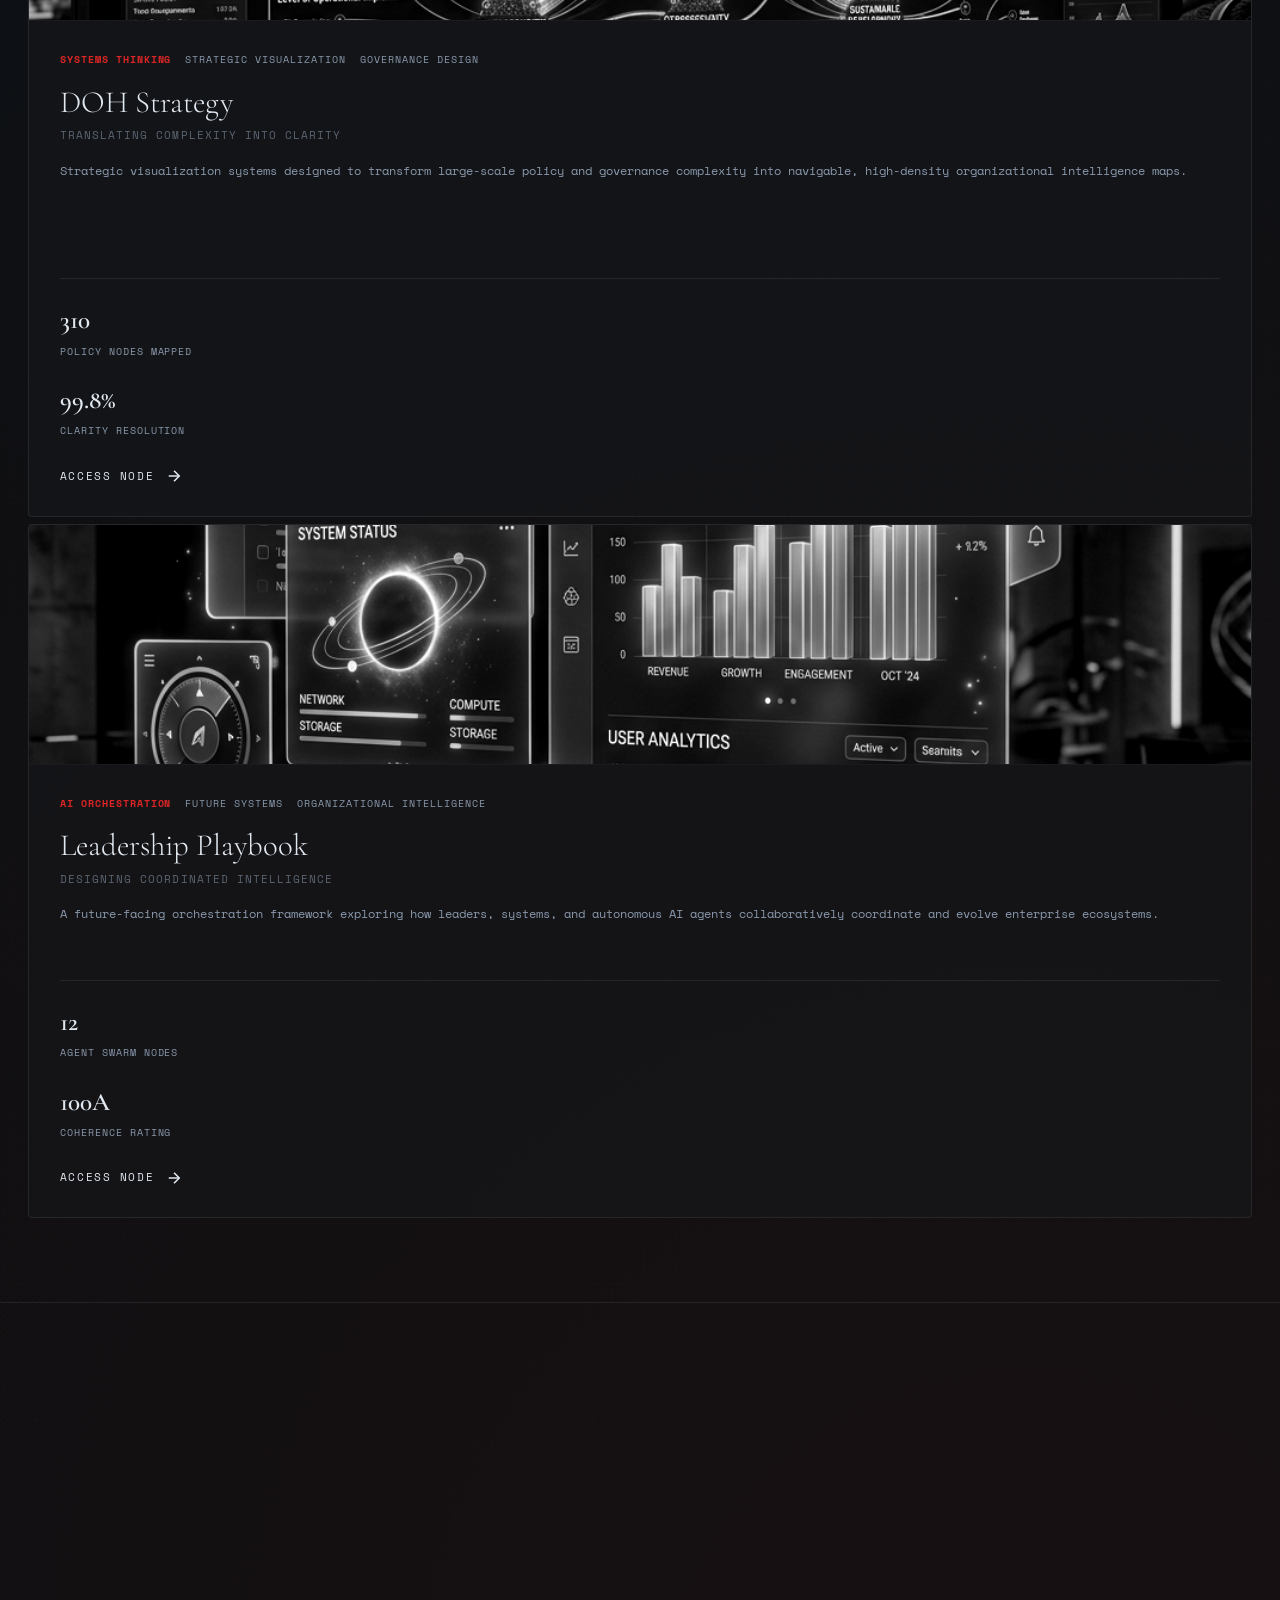
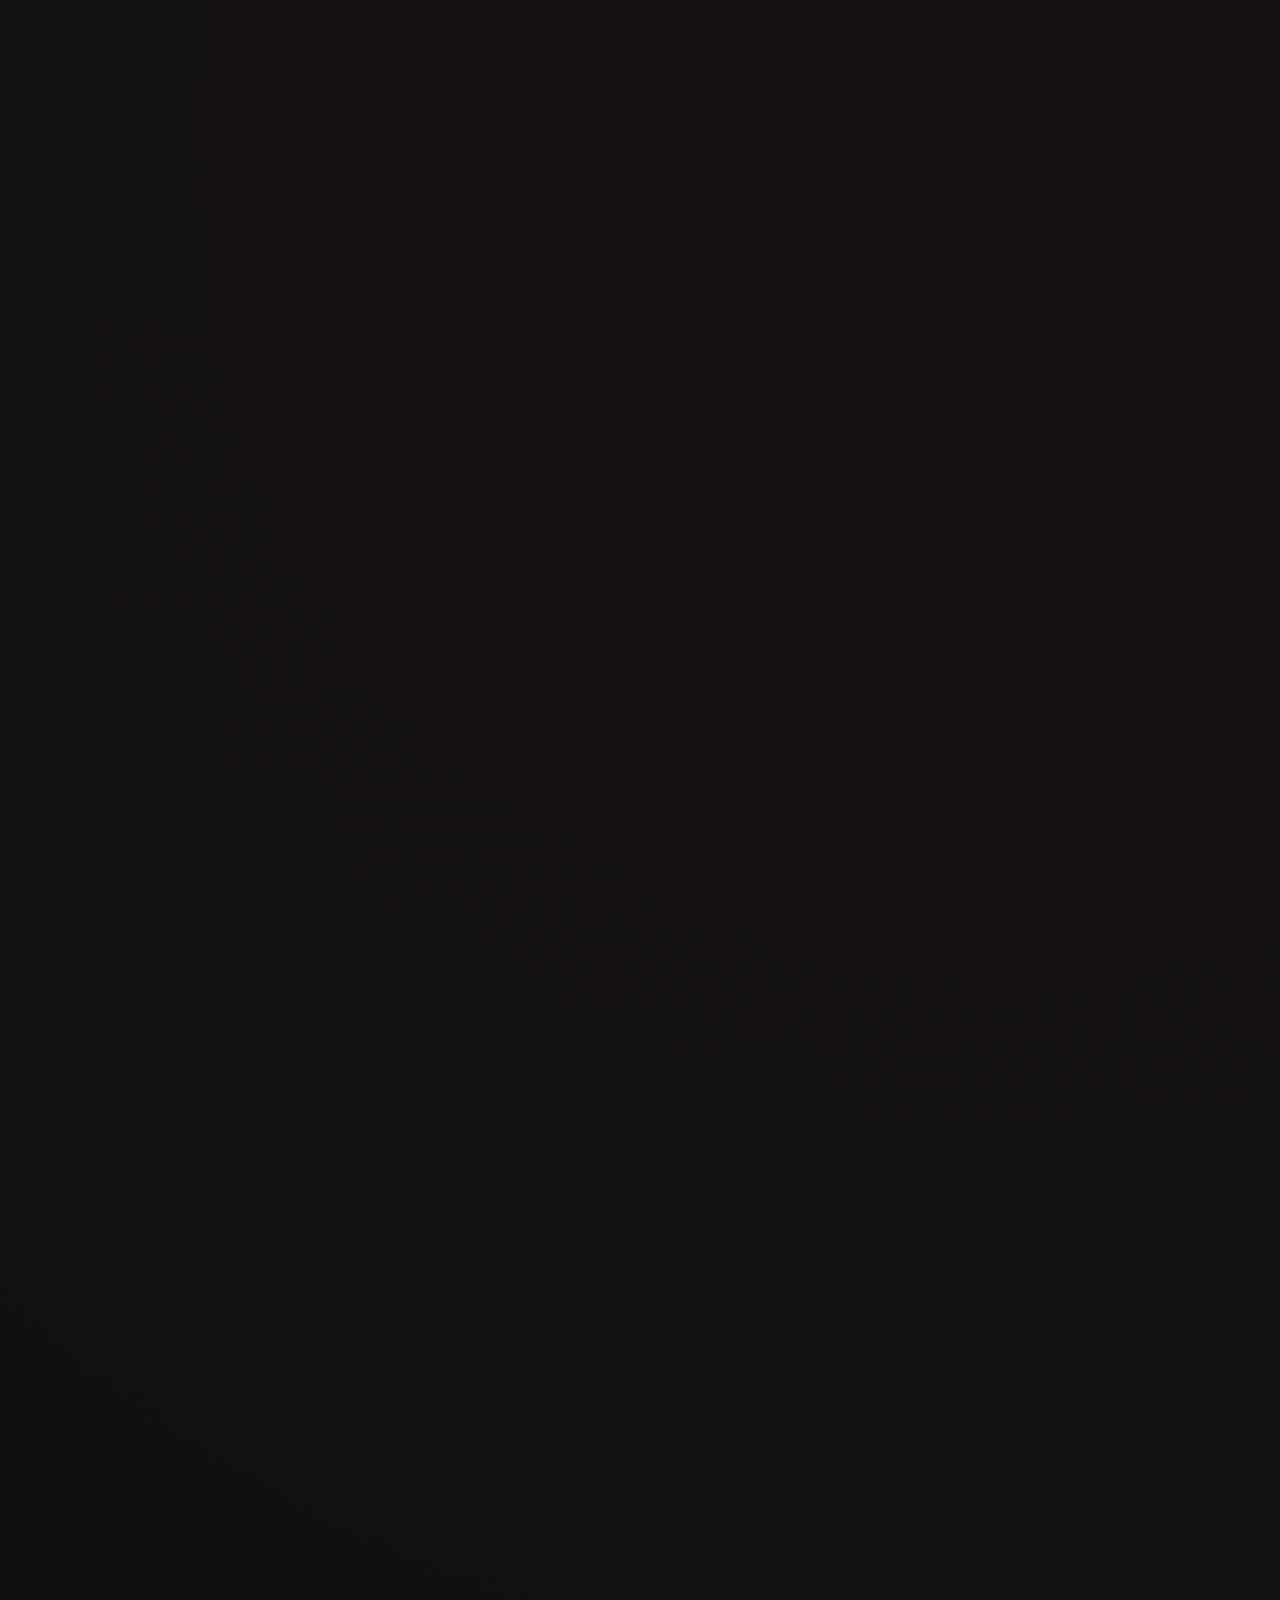
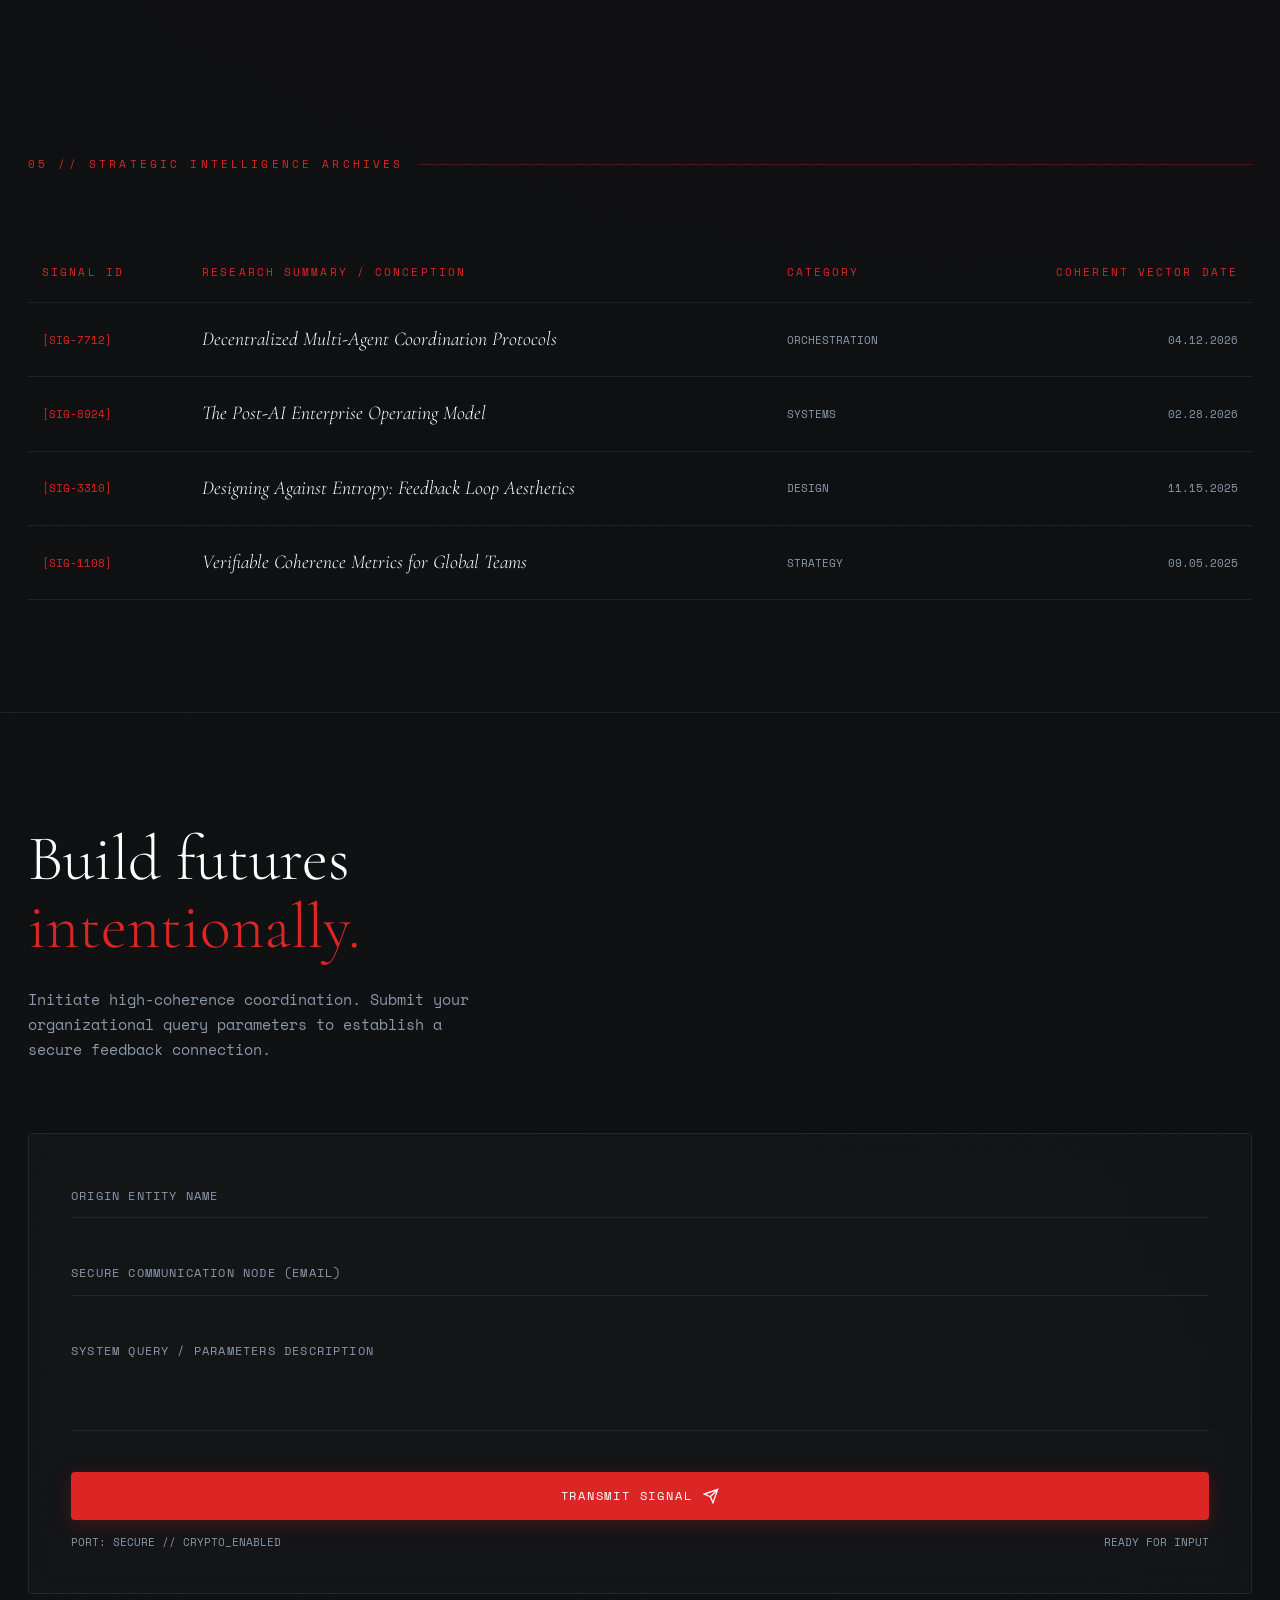
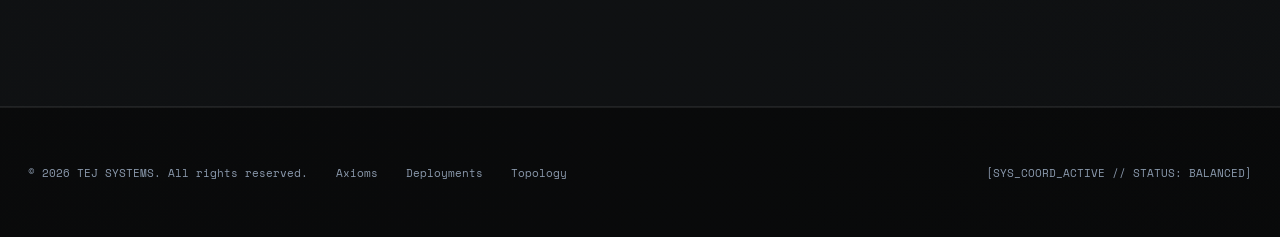
==== commit a1c120ba: "Update index.html Updated image replacements" ====
--- a/index.html
+++ b/index.html
@@ -173,7 +173,7 @@
               DECRYPT NODE
             </div>
           </div>
-          <img src="assets/jana_finance.png" alt="Jana Small Finance Bank transformation visual">
+          <img src="jana_finance.png" alt="Jana Small Finance Bank transformation visual">
         </div>
         <div class="work-details">
           <div class="work-meta">
@@ -219,7 +219,7 @@
               DECRYPT NODE
             </div>
           </div>
-          <img src="assets/doh_strategy.png" alt="DOH Strategy complex map visual">
+          <img src="doh_strategy.png" alt="DOH Strategy complex map visual">
         </div>
         <div class="work-details">
           <div class="work-meta">
@@ -265,7 +265,7 @@
               DECRYPT NODE
             </div>
           </div>
-          <img src="assets/leadership_playbook.png" alt="AI-Augmented playbook neural map visual">
+          <img src="leadership_playbook.png" alt="AI-Augmented playbook neural map visual">
         </div>
         <div class="work-details">
           <div class="work-meta">
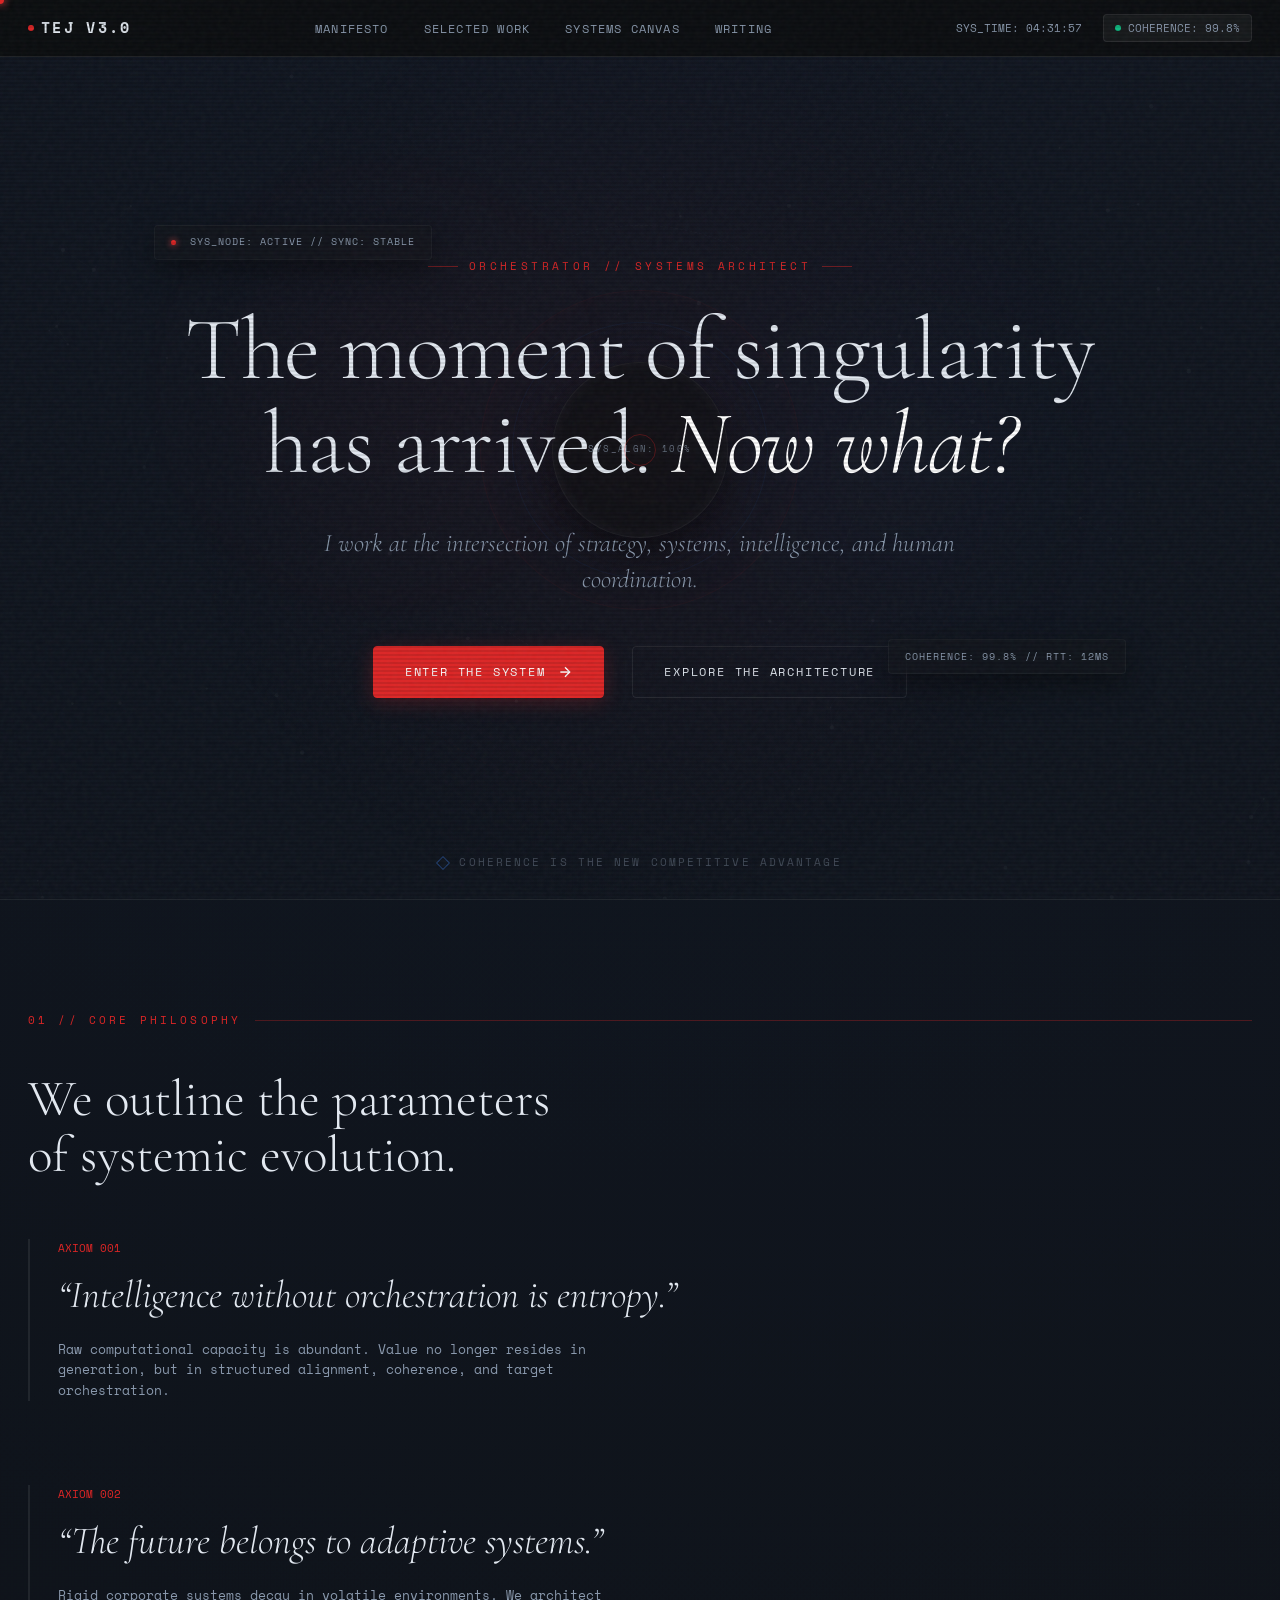
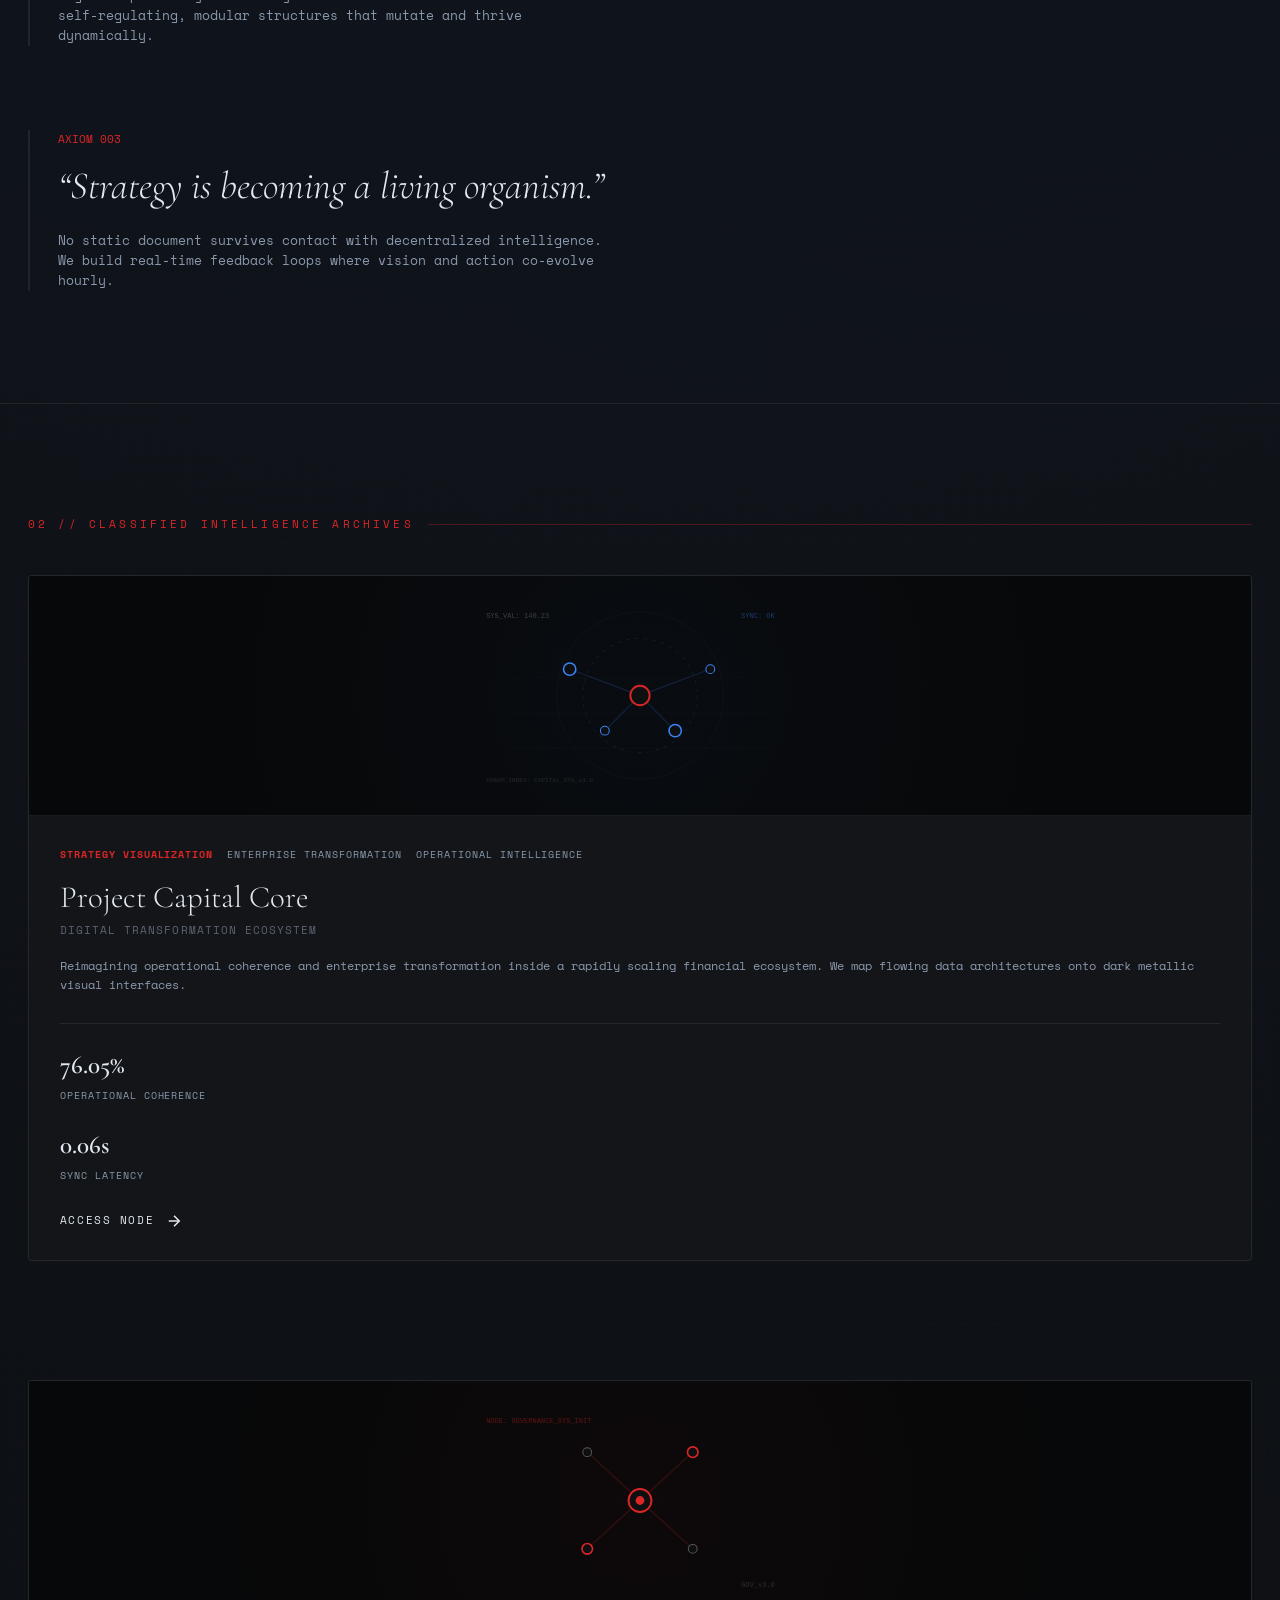
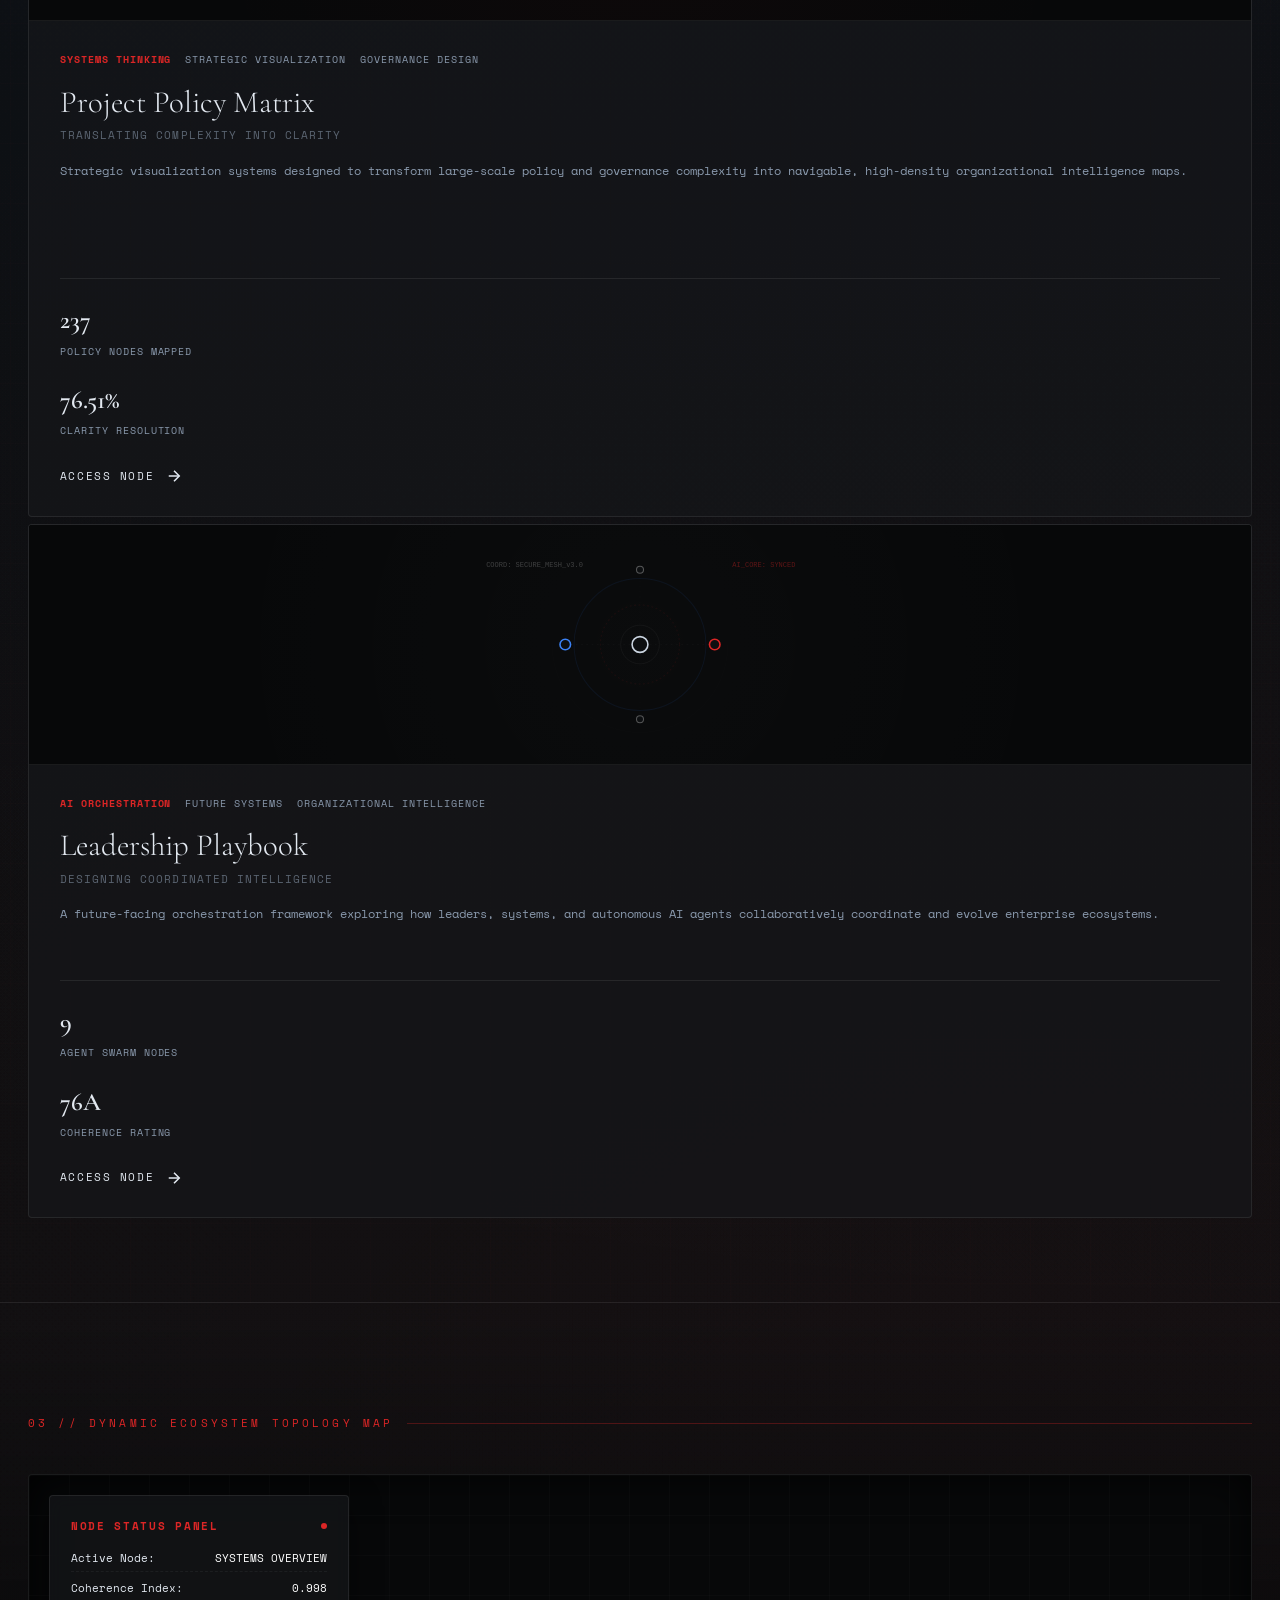
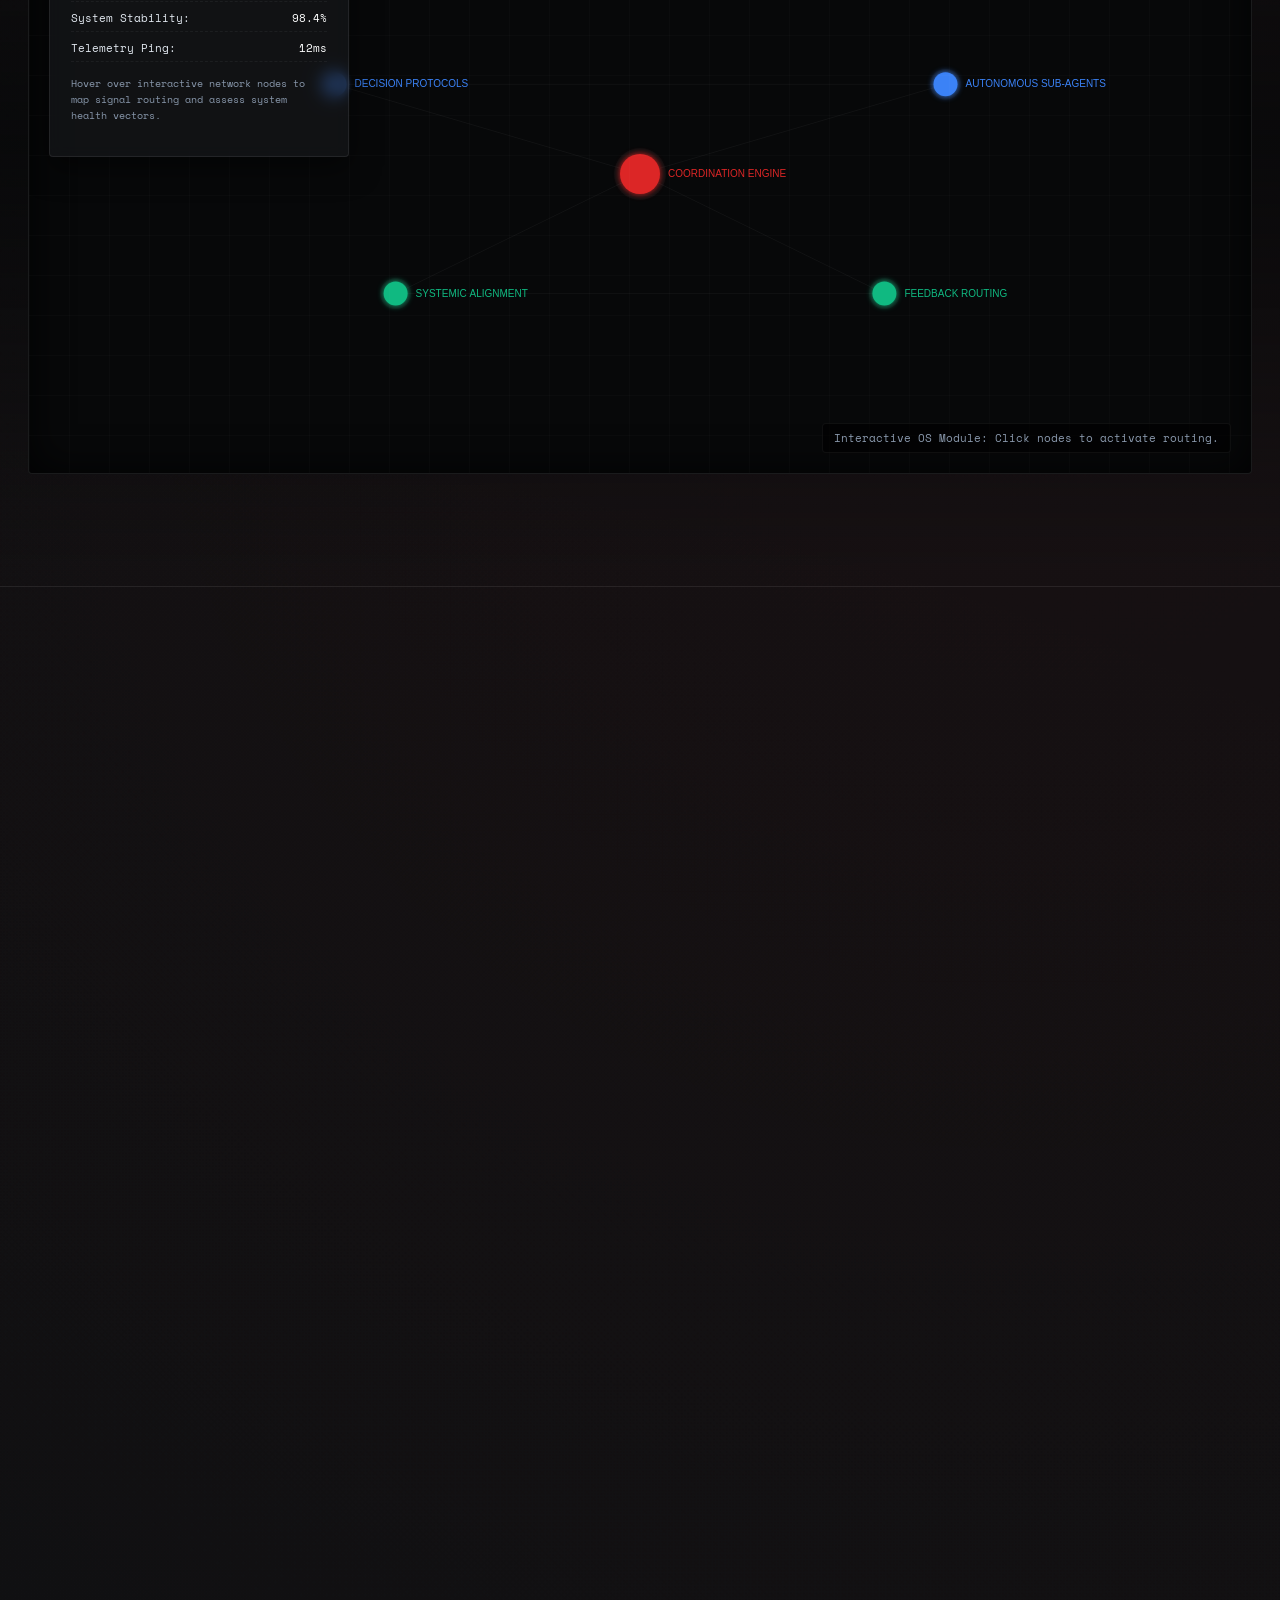
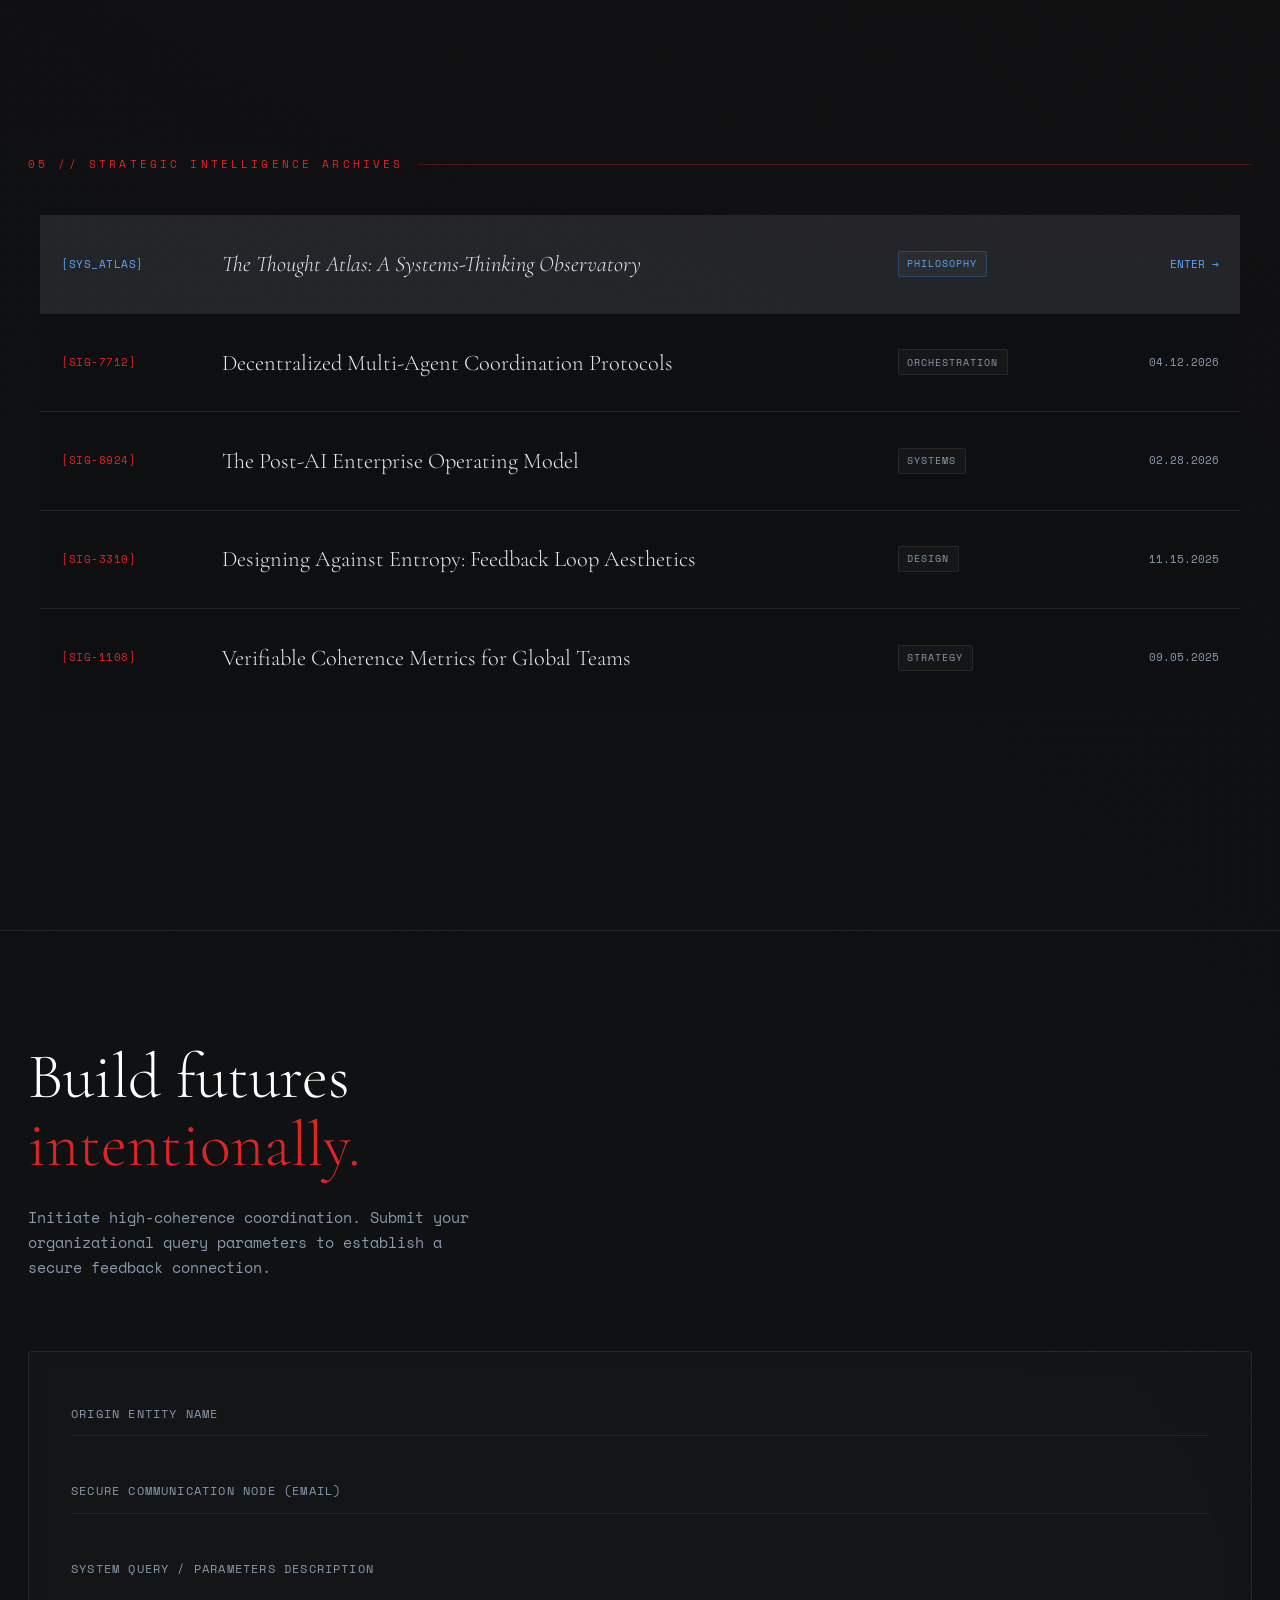
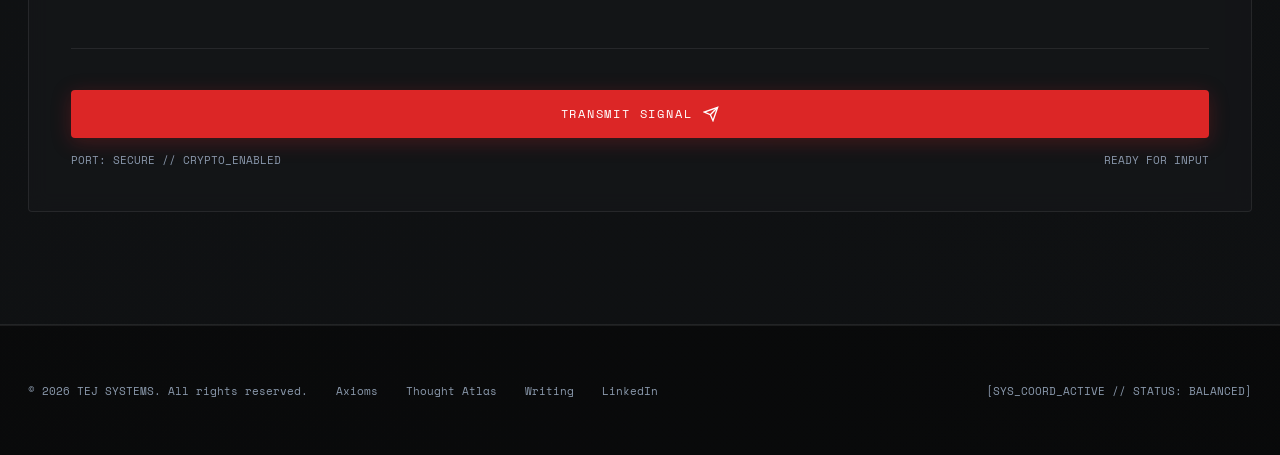
==== commit 130e5947: "Updated blog Added a page for conflict as a coheerence engine" ====
--- a/index.html
+++ b/index.html
@@ -29,8 +29,7 @@
         <li><a href="#manifesto" id="link-manifesto">Manifesto</a></li>
         <li><a href="#work" id="link-work">Selected Work</a></li>
         <li><a href="#canvas" id="link-canvas">Systems Canvas</a></li>
-        <li><a href="#about" id="link-about">Transmission</a></li>
-        <li><a href="#signals" id="link-signals">Signals</a></li>
+        <li><a href="#signals" id="link-signals">Writing</a></li>
       </ul>
       <div class="nav-status">
         <div class="nav-status-node" id="nav-node-clock">TIME: --:--:--</div>
@@ -160,8 +159,8 @@
     </div>
 
     <div class="work-grid">
-      <!-- Project 01: Jana Small Finance Bank -->
-      <article class="work-card" id="project-jana" data-project-name="Jana Small Finance Bank">
+      <!-- Project 01: Project Capital Core -->
+      <article class="work-card" id="project-jana" data-project-name="Project Capital Core">
         <div class="work-image-container">
           <div class="hover-overlay-text">
             “Transformation requires coherence.”
@@ -173,7 +172,33 @@
               DECRYPT NODE
             </div>
           </div>
-          <img src="jana_finance.png" alt="Jana Small Finance Bank transformation visual">
+          <!-- Inline Interactive SVG Illustration (Option C Style) -->
+          <div class="vector-illustration-container blue-glow">
+            <svg viewBox="0 0 400 240" fill="none" xmlns="http://www.w3.org/2000/svg" class="vector-svg" id="svg-jana">
+              <!-- Perspective grids -->
+              <path d="M 50 180 L 350 180 M 50 140 L 350 140 M 50 100 L 350 100" stroke="rgba(255,255,255,0.025)" stroke-width="0.8"/>
+              <path d="M 100 60 L 100 200 M 200 60 L 200 200 M 300 60 L 300 200" stroke="rgba(255,255,255,0.025)" stroke-width="0.8"/>
+              <!-- Circular vector orbits -->
+              <circle cx="200" cy="120" r="65" stroke="rgba(59, 130, 246, 0.12)" stroke-width="1.2" stroke-dasharray="4 6" class="anim-spin-cw"/>
+              <circle cx="200" cy="120" r="95" stroke="rgba(255,255,255,0.04)" stroke-width="0.8" class="anim-spin-ccw"/>
+              <!-- Interconnected telemetry lines -->
+              <line x1="120" y1="90" x2="200" y2="120" stroke="rgba(59,130,246,0.22)" stroke-width="1.2" class="pulse-line-1"/>
+              <line x1="280" y1="90" x2="200" y2="120" stroke="rgba(59,130,246,0.22)" stroke-width="1.2" class="pulse-line-2"/>
+              <line x1="160" y1="160" x2="200" y2="120" stroke="rgba(59,130,246,0.22)" stroke-width="1.2" class="pulse-line-3"/>
+              <line x1="240" y1="160" x2="200" y2="120" stroke="rgba(59,130,246,0.22)" stroke-width="1.2" class="pulse-line-4"/>
+              <!-- Vector Node coordinates -->
+              <circle cx="120" cy="90" r="7" fill="#0d0f11" stroke="#3b82f6" stroke-width="1.8" class="pulse-node-blue"/>
+              <circle cx="280" cy="90" r="5" fill="#0d0f11" stroke="#3b82f6" stroke-width="1.2"/>
+              <circle cx="160" cy="160" r="5" fill="#0d0f11" stroke="#3b82f6" stroke-width="1.2"/>
+              <circle cx="240" cy="160" r="7" fill="#0d0f11" stroke="#3b82f6" stroke-width="1.8" class="pulse-node-blue"/>
+              <!-- Decryption core hub -->
+              <circle cx="200" cy="120" r="11" fill="#0d0f11" stroke="#dc2626" stroke-width="2.2" class="pulse-node-red"/>
+              <!-- Technical labels -->
+              <text x="25" y="32" fill="rgba(255,255,255,0.22)" font-family="monospace" font-size="8">SYS_VAL: 140.23</text>
+              <text x="315" y="32" fill="rgba(59,130,246,0.4)" font-family="monospace" font-size="8">SYNC: OK</text>
+              <text x="25" y="218" fill="rgba(255,255,255,0.12)" font-family="monospace" font-size="7">PARAM_INDEX: CAPITAL_SYS_v3.0</text>
+            </svg>
+          </div>
         </div>
         <div class="work-details">
           <div class="work-meta">
@@ -181,7 +206,7 @@
             <span>Enterprise Transformation</span>
             <span>Operational Intelligence</span>
           </div>
-          <h3>Jana Small Finance Bank</h3>
+          <h3>Project Capital Core</h3>
           <p class="work-subtitle">Digital Transformation Ecosystem</p>
           <p class="work-desc">
             Reimagining operational coherence and enterprise transformation inside a rapidly scaling financial ecosystem. We map flowing data architectures onto dark metallic visual interfaces.
@@ -206,8 +231,8 @@
         </div>
       </article>
 
-      <!-- Project 02: DOH Strategy Visualization -->
-      <article class="work-card" id="project-doh" data-project-name="DOH Strategy Visualization">
+      <!-- Project 02: Project Policy Matrix -->
+      <article class="work-card" id="project-doh" data-project-name="Project Policy Matrix">
         <div class="work-image-container">
           <div class="hover-overlay-text">
             “Clarity is infrastructure.”
@@ -219,7 +244,33 @@
               DECRYPT NODE
             </div>
           </div>
-          <img src="doh_strategy.png" alt="DOH Strategy complex map visual">
+          <!-- Inline Interactive SVG Illustration (Option C Style) -->
+          <div class="vector-illustration-container red-glow">
+            <svg viewBox="0 0 400 240" fill="none" xmlns="http://www.w3.org/2000/svg" class="vector-svg" id="svg-doh">
+              <!-- Network topological contours -->
+              <path d="M 50 120 C 150 40, 250 200, 350 120" stroke="rgba(220,38,38,0.1)" stroke-width="1.2" class="anim-wave-1"/>
+              <path d="M 50 120 C 150 200, 250 40, 350 120" stroke="rgba(255,255,255,0.02)" stroke-width="0.8" class="anim-wave-2"/>
+              <!-- Strategic flow cables -->
+              <line x1="200" y1="120" x2="140" y2="65" stroke="rgba(220,38,38,0.22)" stroke-width="1.2"/>
+              <line x1="200" y1="120" x2="260" y2="65" stroke="rgba(220,38,38,0.22)" stroke-width="1.2"/>
+              <line x1="200" y1="120" x2="140" y2="175" stroke="rgba(220,38,38,0.22)" stroke-width="1.2"/>
+              <line x1="200" y1="120" x2="260" y2="175" stroke="rgba(220,38,38,0.22)" stroke-width="1.2"/>
+              <!-- Coordinate network nodes -->
+              <circle cx="140" cy="65" r="5" fill="#0d0f11" stroke="rgba(255,255,255,0.3)" stroke-width="1.2"/>
+              <circle cx="260" cy="65" r="6" fill="#0d0f11" stroke="#dc2626" stroke-width="1.8" class="pulse-node-red"/>
+              <circle cx="140" cy="175" r="6" fill="#0d0f11" stroke="#dc2626" stroke-width="1.8" class="pulse-node-red"/>
+              <circle cx="260" cy="175" r="5" fill="#0d0f11" stroke="rgba(255,255,255,0.3)" stroke-width="1.2"/>
+              <!-- Primary governance cluster core -->
+              <circle cx="200" cy="120" r="13" fill="#0d0f11" stroke="#dc2626" stroke-width="2.2" class="pulse-node-red-large"/>
+              <circle cx="200" cy="120" r="5" fill="#dc2626" />
+              <!-- Sub-systems metrics grid -->
+              <line x1="200" y1="25" x2="200" y2="215" stroke="rgba(255,255,255,0.015)" stroke-dasharray="3 3"/>
+              <line x1="45" y1="120" x2="355" y2="120" stroke="rgba(255,255,255,0.015)" stroke-dasharray="3 3"/>
+              <!-- Metadata text -->
+              <text x="25" y="32" fill="rgba(220,38,38,0.4)" font-family="monospace" font-size="8">NODE: GOVERNANCE_SYS_INIT</text>
+              <text x="315" y="218" fill="rgba(255,255,255,0.15)" font-family="monospace" font-size="8">GOV_v3.0</text>
+            </svg>
+          </div>
         </div>
         <div class="work-details">
           <div class="work-meta">
@@ -227,7 +278,7 @@
             <span>Strategic Visualization</span>
             <span>Governance Design</span>
           </div>
-          <h3>DOH Strategy</h3>
+          <h3>Project Policy Matrix</h3>
           <p class="work-subtitle">Translating Complexity into Clarity</p>
           <p class="work-desc">
             Strategic visualization systems designed to transform large-scale policy and governance complexity into navigable, high-density organizational intelligence maps.
@@ -265,7 +316,32 @@
               DECRYPT NODE
             </div>
           </div>
-          <img src="leadership_playbook.png" alt="AI-Augmented playbook neural map visual">
+          <!-- Inline Interactive SVG Illustration (Option C Style) -->
+          <div class="vector-illustration-container mixed-glow">
+            <svg viewBox="0 0 400 240" fill="none" xmlns="http://www.w3.org/2000/svg" class="vector-svg" id="svg-playbook">
+              <!-- Orbit contour guides -->
+              <path d="M 100 120 A 100 100 0 1 0 300 120" stroke="rgba(255,255,255,0.015)" stroke-width="0.8"/>
+              <!-- Concentric loops -->
+              <circle cx="200" cy="120" r="75" stroke="rgba(59, 130, 246, 0.08)" stroke-width="1.2"/>
+              <circle cx="200" cy="120" r="45" stroke="rgba(220, 38, 38, 0.08)" stroke-width="1.2" stroke-dasharray="2 3" class="anim-spin-cw"/>
+              <circle cx="200" cy="120" r="22" stroke="rgba(255, 255, 255, 0.06)" stroke-width="0.8"/>
+              <!-- Quad-grid splitters -->
+              <line x1="200" y1="35" x2="200" y2="205" stroke="rgba(255,255,255,0.03)" stroke-width="0.8" stroke-dasharray="2 4"/>
+              <line x1="115" y1="120" x2="285" y2="120" stroke="rgba(255,255,255,0.03)" stroke-width="0.8" stroke-dasharray="2 4"/>
+              <!-- Multi-agent flow arcs -->
+              <path d="M 115 120 Q 200 35 285 120" stroke="rgba(59, 130, 246, 0.2)" stroke-width="1.2" class="anim-pulse-curve"/>
+              <path d="M 115 120 Q 200 205 285 120" stroke="rgba(220, 38, 38, 0.2)" stroke-width="1.2" class="anim-pulse-curve-opp"/>
+              <!-- Cybernetic node terminals -->
+              <circle cx="115" cy="120" r="6" fill="#0d0f11" stroke="#3b82f6" stroke-width="1.8" class="pulse-node-blue"/>
+              <circle cx="285" cy="120" r="6" fill="#0d0f11" stroke="#dc2626" stroke-width="1.8" class="pulse-node-red"/>
+              <circle cx="200" cy="35" r="4" fill="#0d0f11" stroke="rgba(255,255,255,0.3)" stroke-width="1.2"/>
+              <circle cx="200" cy="205" r="4" fill="#0d0f11" stroke="rgba(255,255,255,0.3)" stroke-width="1.2"/>
+              <circle cx="200" cy="120" r="9" fill="#0d0f11" stroke="#cbd5e1" stroke-width="1.8" class="pulse-node-silver"/>
+              <!-- Tech metadata indicators -->
+              <text x="25" y="32" fill="rgba(255,255,255,0.22)" font-family="monospace" font-size="8">COORD: SECURE_MESH_v3.0</text>
+              <text x="305" y="32" fill="rgba(220, 38, 38, 0.4)" font-family="monospace" font-size="8">AI_CORE: SYNCED</text>
+            </svg>
+          </div>
         </div>
         <div class="work-details">
           <div class="work-meta">
@@ -402,50 +478,55 @@
     </div>
   </section>
 
-  <!-- Thought Signals (Essays Archive) -->
+  <!-- Thought Signals (Strategic Intelligence Archives) -->
   <section id="signals" class="reveal-on-scroll">
     <div class="section-label">
       05 // Strategic Intelligence Archives
       <span class="line"></span>
     </div>
 
-    <div class="thought-signals-grid">
-      <table class="signal-table" id="archive-table">
-        <thead>
-          <tr>
-            <th>SIGNAL ID</th>
-            <th>RESEARCH SUMMARY / CONCEPTION</th>
-            <th>CATEGORY</th>
-            <th style="text-align: right;">COHERENT VECTOR DATE</th>
-          </tr>
-        </thead>
-        <tbody>
-          <tr id="row-signal-01">
-            <td class="signal-id">[SIG-7712]</td>
-            <td class="signal-title">Decentralized Multi-Agent Coordination Protocols</td>
-            <td class="signal-cat">ORCHESTRATION</td>
-            <td class="signal-date">04.12.2026</td>
-          </tr>
-          <tr id="row-signal-02">
-            <td class="signal-id">[SIG-8924]</td>
-            <td class="signal-title">The Post-AI Enterprise Operating Model</td>
-            <td class="signal-cat">SYSTEMS</td>
-            <td class="signal-date">02.28.2026</td>
-          </tr>
-          <tr id="row-signal-03">
-            <td class="signal-id">[SIG-3310]</td>
-            <td class="signal-title">Designing Against Entropy: Feedback Loop Aesthetics</td>
-            <td class="signal-cat">DESIGN</td>
-            <td class="signal-date">11.15.2025</td>
-          </tr>
-          <tr id="row-signal-04">
-            <td class="signal-id">[SIG-1108]</td>
-            <td class="signal-title">Verifiable Coherence Metrics for Global Teams</td>
-            <td class="signal-cat">STRATEGY</td>
-            <td class="signal-date">09.05.2025</td>
-          </tr>
-        </tbody>
-      </table>
+    <div class="blog-list-container" style="margin-top: 3rem; padding: 0;">
+      <div class="blog-list" id="blog-posts-wrapper">
+        <!-- Special Entry: Thought Atlas Observatory -->
+        <a href="atlas.html" class="blog-row" style="border-left-color: var(--color-blue); background: rgba(59, 130, 246, 0.015); text-decoration: none;">
+          <span class="blog-row-id" style="color: var(--color-blue-glow);">[SYS_ATLAS]</span>
+          <h2 class="blog-row-title" style="color: var(--color-silver); font-style: italic;">The Thought Atlas: A Systems-Thinking Observatory</h2>
+          <span class="blog-row-cat" style="color: var(--color-blue-glow); border-color: rgba(59,130,246,0.3);">PHILOSOPHY</span>
+          <span class="blog-row-date" style="color: var(--color-blue-glow);">ENTER →</span>
+        </a>
+
+        <!-- Article 1 -->
+        <div class="blog-row" data-article-id="SIG-7712">
+          <span class="blog-row-id">[SIG-7712]</span>
+          <h2 class="blog-row-title">Decentralized Multi-Agent Coordination Protocols</h2>
+          <span class="blog-row-cat">ORCHESTRATION</span>
+          <span class="blog-row-date">04.12.2026</span>
+        </div>
+
+        <!-- Article 2 -->
+        <div class="blog-row" data-article-id="SIG-8924">
+          <span class="blog-row-id">[SIG-8924]</span>
+          <h2 class="blog-row-title">The Post-AI Enterprise Operating Model</h2>
+          <span class="blog-row-cat">SYSTEMS</span>
+          <span class="blog-row-date">02.28.2026</span>
+        </div>
+
+        <!-- Article 3 -->
+        <div class="blog-row" data-article-id="SIG-3310">
+          <span class="blog-row-id">[SIG-3310]</span>
+          <h2 class="blog-row-title">Designing Against Entropy: Feedback Loop Aesthetics</h2>
+          <span class="blog-row-cat">DESIGN</span>
+          <span class="blog-row-date">11.15.2025</span>
+        </div>
+
+        <!-- Article 4 -->
+        <div class="blog-row" data-article-id="SIG-1108">
+          <span class="blog-row-id">[SIG-1108]</span>
+          <h2 class="blog-row-title">Verifiable Coherence Metrics for Global Teams</h2>
+          <span class="blog-row-cat">STRATEGY</span>
+          <span class="blog-row-date">09.05.2025</span>
+        </div>
+      </div>
     </div>
   </section>
 
@@ -496,8 +577,9 @@
         <div>© 2026 TEJ SYSTEMS. All rights reserved.</div>
         <ul class="footer-nav">
           <li><a href="#manifesto">Axioms</a></li>
-          <li><a href="#work">Deployments</a></li>
-          <li><a href="#canvas">Topology</a></li>
+          <li><a href="atlas.html">Thought Atlas</a></li>
+          <li><a href="#signals">Writing</a></li>
+          <li><a href="https://www.linkedin.com/in/tejthethunder/" target="_blank" rel="noopener noreferrer" id="link-linkedin-footer">LinkedIn</a></li>
         </ul>
       </div>
       <div class="footer-right">
@@ -529,6 +611,43 @@
     </div>
   </div>
 
+  <!-- Slide-In Focused Reader Overlay -->
+  <div class="reader-overlay" id="blog-reader-overlay">
+    <!-- Header panel -->
+    <div class="reader-header">
+      <div class="reader-header-meta" id="reader-telemetry">PORT: READ_v3.0 // STATUS: STREAMING</div>
+      <button class="reader-close-btn" id="btn-close-reader" aria-label="Close reader">&times;</button>
+    </div>
+    
+    <!-- Reading Progress Tracker -->
+    <div class="reader-progress-bar">
+      <div class="reader-progress-fill" id="reader-progress-indicator"></div>
+    </div>
+
+    <!-- Article Content -->
+    <div class="reader-scrollable" id="reader-scroll-container">
+      <article class="reader-article">
+        <span class="reader-article-id" id="art-id">[SIG-0000]</span>
+        <h1 class="reader-article-title" id="art-title">Select an article</h1>
+        
+        <div class="reader-article-meta-row">
+          <span>CATEGORY: <strong id="art-cat">--</strong></span>
+          <span>DATE: <strong id="art-date">--</strong></span>
+          <span>READING TIME: <strong id="art-time">--</strong></span>
+        </div>
+
+        <div class="reader-body-content" id="art-content">
+          <!-- Populated dynamically via app.js -->
+        </div>
+
+        <div class="reader-footer-notes">
+          <span>// TRANSMISSION ENDS // FEEDBACK STABLE</span>
+          <span>COORDINATES MAPPED: REF_ATMOSPHERE_ATLAS</span>
+        </div>
+      </article>
+    </div>
+  </div>
+
   <script src="app.js"></script>
 </body>
 </html>
--- a/style.css
+++ b/style.css
@@ -581,21 +581,178 @@
   height: 240px;
   overflow: hidden;
   border-bottom: 1px solid var(--color-dark-border);
-  background: var(--bg-pure);
-}
-
-.work-image-container img {
+  background: #070809;
+}
+
+/* Vector Illustration Layout */
+.vector-illustration-container {
   width: 100%;
   height: 100%;
-  object-fit: cover;
-  display: block;
-  filter: grayscale(100%) contrast(110%);
+  display: flex;
+  justify-content: center;
+  align-items: center;
+  position: relative;
+  overflow: hidden;
+  background: radial-gradient(circle at 50% 50%, rgba(22, 24, 26, 0.4) 0%, transparent 80%), #070809;
+  transition: background 0.5s;
+}
+
+.vector-svg {
+  width: 100%;
+  height: 100%;
+  padding: 1rem;
   transition: transform 0.8s cubic-bezier(0.16, 1, 0.3, 1), filter 0.8s;
 }
 
-.work-card:hover .work-image-container img {
-  transform: scale(1.06);
-  filter: grayscale(0%) contrast(100%);
+.work-card:hover .vector-svg {
+  transform: scale(1.04);
+}
+
+/* Glowing Neon SVG Halos */
+.blue-glow {
+  background: radial-gradient(circle at 50% 50%, rgba(59, 130, 246, 0.035) 0%, transparent 70%), #070809;
+}
+.red-glow {
+  background: radial-gradient(circle at 50% 50%, rgba(220, 38, 38, 0.03) 0%, transparent 70%), #070809;
+}
+.mixed-glow {
+  background: radial-gradient(circle at 50% 50%, rgba(255, 255, 255, 0.015) 0%, transparent 70%), #070809;
+}
+
+.work-card:hover .blue-glow {
+  background: radial-gradient(circle at 50% 50%, rgba(59, 130, 246, 0.065) 0%, transparent 80%), #070809;
+}
+.work-card:hover .red-glow {
+  background: radial-gradient(circle at 50% 50%, rgba(220, 38, 38, 0.06) 0%, transparent 80%), #070809;
+}
+
+/* Animated Vector Spins */
+.anim-spin-cw {
+  transform-origin: 200px 120px;
+  animation: spin-clockwise 30s linear infinite;
+  transition: animation-duration 0.5s;
+}
+
+.anim-spin-ccw {
+  transform-origin: 200px 120px;
+  animation: spin-counter 40s linear infinite;
+  transition: animation-duration 0.5s;
+}
+
+@keyframes spin-clockwise {
+  0% { transform: rotate(0deg); }
+  100% { transform: rotate(360deg); }
+}
+
+@keyframes spin-counter {
+  0% { transform: rotate(0deg); }
+  100% { transform: rotate(-360deg); }
+}
+
+.work-card:hover .anim-spin-cw {
+  animation-duration: 8s;
+}
+
+.work-card:hover .anim-spin-ccw {
+  animation-duration: 10s;
+}
+
+/* Wave Path Morphing */
+.anim-wave-1 {
+  stroke-dasharray: 400;
+  stroke-dashoffset: 400;
+  animation: wave-offset 8s ease-in-out infinite alternate;
+}
+
+.anim-wave-2 {
+  stroke-dasharray: 300;
+  stroke-dashoffset: -300;
+  animation: wave-offset-opp 10s ease-in-out infinite alternate;
+}
+
+@keyframes wave-offset {
+  0% { stroke-dashoffset: 400; }
+  100% { stroke-dashoffset: 0; }
+}
+
+@keyframes wave-offset-opp {
+  0% { stroke-dashoffset: -300; }
+  100% { stroke-dashoffset: 0; }
+}
+
+.work-card:hover .anim-wave-1 {
+  stroke: var(--color-crimson-glow);
+}
+
+/* Glowing Pulsing Vector Nodes */
+.pulse-node-red {
+  animation: node-glow-red 2s ease-in-out infinite alternate;
+}
+
+.pulse-node-red-large {
+  animation: node-glow-red-large 2.5s ease-in-out infinite alternate;
+}
+
+.pulse-node-blue {
+  animation: node-glow-blue 2.2s ease-in-out infinite alternate;
+}
+
+.pulse-node-silver {
+  animation: node-glow-silver 3s ease-in-out infinite alternate;
+}
+
+@keyframes node-glow-red {
+  0% { r: 5px; stroke-width: 1.5px; opacity: 0.8; }
+  100% { r: 8px; stroke-width: 3px; stroke: var(--color-crimson-glow); filter: drop-shadow(0 0 6px var(--color-crimson-glow)); }
+}
+
+@keyframes node-glow-red-large {
+  0% { r: 12px; stroke-width: 2px; }
+  100% { r: 16px; stroke-width: 3.5px; stroke: var(--color-crimson-glow); filter: drop-shadow(0 0 10px var(--color-crimson-glow)); }
+}
+
+@keyframes node-glow-blue {
+  0% { r: 5px; stroke-width: 1.5px; opacity: 0.8; }
+  100% { r: 8px; stroke-width: 3px; stroke: var(--color-blue-glow); filter: drop-shadow(0 0 6px var(--color-blue-glow)); }
+}
+
+@keyframes node-glow-silver {
+  0% { r: 7px; stroke-width: 1.5px; }
+  100% { r: 10px; stroke-width: 3px; stroke: #fff; filter: drop-shadow(0 0 8px rgba(255, 255, 255, 0.4)); }
+}
+
+.work-card:hover .pulse-node-red {
+  animation-duration: 0.8s;
+}
+
+.work-card:hover .pulse-node-blue {
+  animation-duration: 0.8s;
+}
+
+/* Dynamic Line Pulses */
+.anim-pulse-curve {
+  stroke-dasharray: 200;
+  stroke-dashoffset: 200;
+  animation: pulse-curve 5s linear infinite;
+}
+
+.anim-pulse-curve-opp {
+  stroke-dasharray: 200;
+  stroke-dashoffset: -200;
+  animation: pulse-curve 5s linear infinite;
+}
+
+@keyframes pulse-curve {
+  0% { stroke-dashoffset: 200; }
+  100% { stroke-dashoffset: 0; }
+}
+
+.work-card:hover .anim-pulse-curve {
+  stroke: var(--color-blue-glow);
+}
+
+.work-card:hover .anim-pulse-curve-opp {
+  stroke: var(--color-crimson-glow);
 }
 
 /* Brutalist hover overlay text */
@@ -1551,3 +1708,1228 @@
   pointer-events: none;
   z-index: 1;
 }
+
+/* ==========================================================================
+   THE ATLAS (IMMERSIVE THOUGHT-PAGE) STYLES
+   ========================================================================== */
+
+.atlas-body {
+  background: radial-gradient(circle at 50% 0%, rgba(220, 38, 38, 0.04) 0%, transparent 60%),
+              radial-gradient(circle at 10% 70%, rgba(59, 130, 246, 0.03) 0%, transparent 50%),
+              var(--bg-graphite);
+}
+
+/* Section 1: Entry Viewport */
+.entry-viewport {
+  height: 100vh;
+  display: flex;
+  flex-direction: column;
+  justify-content: center;
+  align-items: center;
+  padding: 3rem;
+  position: relative;
+  text-align: center;
+  z-index: 2;
+  overflow: hidden;
+  border-bottom: 1px solid var(--color-dark-border);
+}
+
+.entry-bg-particles {
+  position: absolute;
+  top: 0;
+  left: 0;
+  width: 100%;
+  height: 100%;
+  z-index: -1;
+  opacity: 0.3;
+  pointer-events: none;
+}
+
+.entry-statement {
+  font-family: var(--font-serif);
+  font-size: clamp(2.2rem, 5.5vw, 4.8rem);
+  color: var(--color-silver);
+  font-weight: 300;
+  line-height: 1.2;
+  max-width: 950px;
+  margin-bottom: 3.5rem;
+  opacity: 0;
+  filter: blur(12px);
+  transform: translateY(30px);
+  animation: entryBlurIn 2.2s 0.3s cubic-bezier(0.16, 1, 0.3, 1) forwards;
+}
+
+.entry-invitation {
+  font-family: var(--font-mono);
+  font-size: 0.8rem;
+  letter-spacing: 0.3em;
+  text-transform: uppercase;
+  color: var(--color-crimson);
+  text-decoration: none;
+  cursor: pointer;
+  display: inline-flex;
+  align-items: center;
+  gap: 0.8rem;
+  padding: 0.75rem 1.5rem;
+  border: 1px solid rgba(220, 38, 38, 0.25);
+  background: rgba(220, 38, 38, 0.02);
+  border-radius: 2px;
+  transition: all 0.4s cubic-bezier(0.16, 1, 0.3, 1);
+  opacity: 0;
+  animation: entryFadeIn 1.5s 1.8s forwards;
+}
+
+.entry-invitation:hover {
+  border-color: var(--color-crimson-glow);
+  background: rgba(220, 38, 38, 0.06);
+  color: var(--color-crimson-glow);
+  text-shadow: 0 0 10px rgba(220, 38, 38, 0.5);
+  box-shadow: 0 0 20px rgba(220, 38, 38, 0.08);
+}
+
+.entry-invitation svg {
+  transition: transform 0.3s;
+}
+
+.entry-invitation:hover svg {
+  transform: translateY(4px);
+}
+
+@keyframes entryBlurIn {
+  to {
+    opacity: 1;
+    filter: blur(0);
+    transform: translateY(0);
+  }
+}
+
+@keyframes entryFadeIn {
+  to {
+    opacity: 1;
+  }
+}
+
+/* Section 2: Constellation Layout */
+.constellation-wrapper {
+  display: grid;
+  grid-template-columns: 2.2fr 1fr;
+  gap: 2rem;
+  margin-top: 3rem;
+  position: relative;
+}
+
+@media (max-width: 1024px) {
+  .constellation-wrapper {
+    grid-template-columns: 1fr;
+  }
+}
+
+.canvas-map-container {
+  position: relative;
+  height: 620px;
+  background: rgba(13, 15, 17, 0.45);
+  border: 1px solid var(--color-dark-border);
+  border-radius: 4px;
+  overflow: hidden;
+  box-shadow: inset 0 0 40px rgba(0, 0, 0, 0.4);
+}
+
+.canvas-map-grid {
+  position: absolute;
+  top: 0;
+  left: 0;
+  width: 100%;
+  height: 100%;
+  background-image: 
+    radial-gradient(rgba(255, 255, 255, 0.015) 1px, transparent 1px),
+    linear-gradient(to right, rgba(255, 255, 255, 0.005) 1px, transparent 1px),
+    linear-gradient(to bottom, rgba(255, 255, 255, 0.005) 1px, transparent 1px);
+  background-size: 40px 40px, 80px 80px, 80px 80px;
+  pointer-events: none;
+}
+
+.canvas-map-container canvas {
+  width: 100%;
+  height: 100%;
+  display: block;
+}
+
+.node-details-panel {
+  background: rgba(22, 24, 26, 0.65);
+  border: 1px solid var(--color-dark-border);
+  backdrop-filter: blur(20px);
+  padding: 2.5rem;
+  border-radius: 4px;
+  display: flex;
+  flex-direction: column;
+  justify-content: space-between;
+  min-height: 480px;
+  box-shadow: 0 20px 50px rgba(0, 0, 0, 0.4);
+  transition: border-color 0.3s;
+}
+
+.node-details-panel.highlighted {
+  border-color: rgba(59, 130, 246, 0.3);
+}
+
+.panel-header-badge {
+  font-family: var(--font-mono);
+  font-size: 0.65rem;
+  color: var(--color-crimson);
+  letter-spacing: 0.2em;
+  display: flex;
+  align-items: center;
+  gap: 0.5rem;
+  margin-bottom: 1.5rem;
+  text-transform: uppercase;
+}
+
+.panel-header-badge span {
+  width: 5px;
+  height: 5px;
+  background-color: var(--color-crimson);
+  border-radius: 50%;
+  display: inline-block;
+  box-shadow: 0 0 8px var(--color-crimson-glow);
+}
+
+.panel-node-title {
+  font-family: var(--font-serif);
+  font-size: 2.6rem;
+  font-weight: 300;
+  color: var(--color-silver);
+  margin-bottom: 1rem;
+  line-height: 1.1;
+  transition: color 0.3s;
+}
+
+.panel-node-desc {
+  font-family: var(--font-serif);
+  font-size: 1.1rem;
+  color: var(--color-silver-dim);
+  line-height: 1.6;
+  font-style: italic;
+  margin-bottom: 2rem;
+}
+
+.panel-node-meta {
+  border-top: 1px dashed rgba(255, 255, 255, 0.08);
+  padding-top: 1.5rem;
+  margin-top: auto;
+}
+
+.panel-meta-row {
+  display: flex;
+  justify-content: space-between;
+  font-family: var(--font-mono);
+  font-size: 0.75rem;
+  margin-bottom: 0.6rem;
+  color: var(--color-silver-dim);
+}
+
+.panel-meta-row .val {
+  color: var(--color-silver);
+}
+
+.panel-meta-row .val.glow-red {
+  color: var(--color-crimson-glow);
+}
+
+.panel-meta-row .val.glow-blue {
+  color: var(--color-blue-glow);
+}
+
+/* Section 3: Declarative Doctrines */
+.doctrines-container {
+  display: flex;
+  flex-direction: column;
+  gap: 14rem;
+  margin-top: 6rem;
+}
+
+.doctrine-block {
+  max-width: 900px;
+  position: relative;
+}
+
+.doctrine-block:nth-child(even) {
+  align-self: flex-end;
+}
+
+.doctrine-num {
+  font-family: var(--font-mono);
+  font-size: 0.75rem;
+  color: var(--color-crimson);
+  letter-spacing: 0.25em;
+  display: block;
+  margin-bottom: 2rem;
+}
+
+.doctrine-text {
+  font-family: var(--font-serif);
+  font-size: clamp(2.4rem, 5vw, 4.4rem);
+  font-weight: 300;
+  line-height: 1.15;
+  color: var(--color-silver);
+}
+
+.doctrine-sub {
+  font-family: var(--font-mono);
+  font-size: 0.85rem;
+  color: var(--color-silver-dim);
+  line-height: 1.7;
+  margin-top: 2.5rem;
+  max-width: 580px;
+}
+
+/* Section 4: System Visualizations (Math Tradeoffs) */
+.vis-wrapper {
+  display: grid;
+  grid-template-columns: 1fr 1.2fr;
+  gap: 3rem;
+  margin-top: 3rem;
+  align-items: center;
+}
+
+@media (max-width: 1024px) {
+  .vis-wrapper {
+    grid-template-columns: 1fr;
+    gap: 3rem;
+  }
+}
+
+.vis-dashboard {
+  background: rgba(13, 15, 17, 0.5);
+  border: 1px solid var(--color-dark-border);
+  padding: 2.5rem;
+  border-radius: 4px;
+}
+
+.vis-dashboard h4 {
+  font-family: var(--font-mono);
+  font-size: 0.85rem;
+  color: var(--color-silver);
+  letter-spacing: 0.15em;
+  text-transform: uppercase;
+  margin-bottom: 2rem;
+  display: flex;
+  align-items: center;
+  gap: 0.5rem;
+}
+
+.vis-dashboard h4 span {
+  width: 6px;
+  height: 6px;
+  background-color: var(--color-blue);
+  box-shadow: 0 0 8px var(--color-blue-glow);
+  display: inline-block;
+  border-radius: 50%;
+}
+
+.vis-control-group {
+  margin-bottom: 2rem;
+}
+
+.vis-control-label {
+  display: flex;
+  justify-content: space-between;
+  font-family: var(--font-mono);
+  font-size: 0.75rem;
+  color: var(--color-silver-dim);
+  margin-bottom: 0.75rem;
+}
+
+.vis-control-label .val {
+  color: var(--color-silver);
+}
+
+/* Custom Minimalist Brutalist Slider styling */
+.vis-slider {
+  -webkit-appearance: none;
+  appearance: none;
+  width: 100%;
+  height: 2px;
+  background: rgba(255, 255, 255, 0.1);
+  outline: none;
+  border-radius: 1px;
+}
+
+.vis-slider::-webkit-slider-thumb {
+  -webkit-appearance: none;
+  appearance: none;
+  width: 12px;
+  height: 12px;
+  background: var(--color-crimson);
+  border: 1px solid var(--color-crimson-glow);
+  border-radius: 50%;
+  cursor: pointer;
+  box-shadow: 0 0 10px rgba(220, 38, 38, 0.6);
+  transition: transform 0.1s, background-color 0.1s;
+}
+
+.vis-slider::-webkit-slider-thumb:hover {
+  transform: scale(1.3);
+  background: var(--color-crimson-glow);
+}
+
+.vis-slider::-moz-range-thumb {
+  width: 12px;
+  height: 12px;
+  background: var(--color-crimson);
+  border: 1px solid var(--color-crimson-glow);
+  border-radius: 50%;
+  cursor: pointer;
+  box-shadow: 0 0 10px rgba(220, 38, 38, 0.6);
+  transition: transform 0.1s, background-color 0.1s;
+}
+
+.vis-slider::-moz-range-thumb:hover {
+  transform: scale(1.3);
+  background: var(--color-crimson-glow);
+}
+
+.vis-stats-output {
+  margin-top: 2.5rem;
+  border-top: 1px solid var(--color-dark-border);
+  padding-top: 1.5rem;
+  font-family: var(--font-mono);
+  font-size: 0.75rem;
+}
+
+.vis-stats-output .row {
+  display: flex;
+  justify-content: space-between;
+  margin-bottom: 0.6rem;
+  color: var(--color-silver-dim);
+}
+
+.vis-stats-output .row .val {
+  color: var(--color-silver);
+}
+
+.vis-display {
+  background: rgba(7, 8, 9, 0.65);
+  border: 1px solid var(--color-dark-border);
+  border-radius: 4px;
+  padding: 1.5rem;
+  display: flex;
+  justify-content: center;
+  align-items: center;
+  height: 380px;
+  position: relative;
+  overflow: hidden;
+  box-shadow: inset 0 0 30px rgba(0, 0, 0, 0.5);
+}
+
+.vis-display svg {
+  width: 100%;
+  height: 100%;
+  max-width: 450px;
+}
+
+.vis-display-grid {
+  position: absolute;
+  top: 0;
+  left: 0;
+  width: 100%;
+  height: 100%;
+  background-image: 
+    linear-gradient(to right, rgba(255, 255, 255, 0.005) 1px, transparent 1px),
+    linear-gradient(to bottom, rgba(255, 255, 255, 0.005) 1px, transparent 1px);
+  background-size: 20px 20px;
+  pointer-events: none;
+}
+
+/* Section 5: Field Notes Scattered Layout */
+.notes-gallery {
+  display: grid;
+  grid-template-columns: repeat(auto-fit, minmax(280px, 1fr));
+  gap: 2.5rem;
+  margin-top: 4rem;
+}
+
+.field-note-card {
+  background: rgba(22, 24, 26, 0.35);
+  border: 1px solid var(--color-dark-border);
+  padding: 2.2rem;
+  border-radius: 2px;
+  position: relative;
+  transition: all 0.5s cubic-bezier(0.16, 1, 0.3, 1);
+  display: flex;
+  flex-direction: column;
+  justify-content: space-between;
+  overflow: hidden;
+}
+
+.field-note-card::before {
+  content: '';
+  position: absolute;
+  top: 0;
+  left: 0;
+  width: 2px;
+  height: 0%;
+  background-color: var(--color-crimson);
+  transition: height 0.5s cubic-bezier(0.16, 1, 0.3, 1);
+}
+
+.field-note-card:hover {
+  transform: translateY(-8px);
+  background: rgba(22, 24, 26, 0.6);
+  border-color: rgba(255, 255, 255, 0.12);
+  box-shadow: 0 15px 35px rgba(0, 0, 0, 0.3);
+}
+
+.field-note-card:hover::before {
+  height: 100%;
+}
+
+.note-tag {
+  font-family: var(--font-mono);
+  font-size: 0.65rem;
+  color: var(--color-silver-dim);
+  letter-spacing: 0.15em;
+  margin-bottom: 1.5rem;
+  display: block;
+}
+
+.note-quote {
+  font-family: var(--font-serif);
+  font-size: 1.35rem;
+  line-height: 1.5;
+  color: var(--color-silver);
+  font-style: italic;
+  font-weight: 300;
+  margin-bottom: 2rem;
+}
+
+.note-coord {
+  font-family: var(--font-mono);
+  font-size: 0.65rem;
+  color: var(--color-crimson);
+  opacity: 0.8;
+  letter-spacing: 0.05em;
+  margin-top: auto;
+}
+
+/* Section 6: Open Ending */
+.ending-viewport {
+  height: 80vh;
+  display: flex;
+  flex-direction: column;
+  justify-content: center;
+  align-items: center;
+  text-align: center;
+  padding: 3rem;
+  position: relative;
+  z-index: 2;
+}
+
+.ending-headline {
+  font-family: var(--font-serif);
+  font-size: clamp(2rem, 4.5vw, 3.8rem);
+  font-weight: 300;
+  line-height: 1.25;
+  max-width: 850px;
+  color: var(--color-silver);
+  margin-bottom: 2.5rem;
+}
+
+.ending-label {
+  font-family: var(--font-mono);
+  font-size: 0.75rem;
+  letter-spacing: 0.3em;
+  color: var(--color-silver-dim);
+  text-transform: uppercase;
+}
+
+
+/* ==========================================================================
+   EDITORIAL BLOG STYLES
+   ========================================================================== */
+
+.blog-body {
+  background: radial-gradient(circle at 50% 0%, rgba(59, 130, 246, 0.04) 0%, transparent 60%),
+              radial-gradient(circle at 90% 80%, rgba(220, 38, 38, 0.03) 0%, transparent 50%),
+              var(--bg-graphite);
+}
+
+.blog-hero-section {
+  padding: 10rem 2rem 5rem 2rem;
+  max-width: 1200px;
+  margin: 0 auto;
+}
+
+.blog-title-group {
+  max-width: 800px;
+}
+
+.blog-meta-indicator {
+  font-family: var(--font-mono);
+  font-size: 0.75rem;
+  color: var(--color-blue-glow);
+  letter-spacing: 0.25em;
+  margin-bottom: 1.5rem;
+  display: block;
+}
+
+.blog-h1 {
+  font-family: var(--font-serif);
+  font-size: clamp(3rem, 7vw, 6rem);
+  line-height: 1.05;
+  color: var(--color-silver);
+  font-weight: 300;
+  margin-bottom: 2rem;
+}
+
+.blog-subtext {
+  font-family: var(--font-mono);
+  font-size: 0.95rem;
+  color: var(--color-silver-dim);
+  max-width: 550px;
+  line-height: 1.7;
+}
+
+/* Asymmetric Editorial Blog List */
+.blog-list-container {
+  max-width: 1200px;
+  margin: 2rem auto 8rem auto;
+  padding: 0 2rem;
+}
+
+.blog-list {
+  display: flex;
+  flex-direction: column;
+  gap: 1px;
+  background-color: var(--color-dark-border);
+  margin-bottom: 6rem;
+}
+
+.blog-row {
+  display: grid;
+  grid-template-columns: 140px 1fr 140px 160px;
+  gap: 1.5rem;
+  padding: 2.2rem 1.5rem;
+  background-color: var(--bg-graphite);
+  align-items: center;
+  cursor: pointer;
+  transition: all 0.4s cubic-bezier(0.16, 1, 0.3, 1);
+  position: relative;
+  text-decoration: none;
+}
+
+@media (max-width: 768px) {
+  .blog-row {
+    grid-template-columns: 1fr;
+    gap: 1rem;
+    padding: 2rem;
+  }
+}
+
+.blog-row::before {
+  content: '';
+  position: absolute;
+  top: 0;
+  left: 0;
+  width: 3px;
+  height: 0%;
+  background-color: var(--color-blue);
+  transition: height 0.4s cubic-bezier(0.16, 1, 0.3, 1);
+}
+
+.blog-row:hover {
+  background-color: rgba(22, 24, 26, 0.85);
+  padding-left: 2rem;
+}
+
+.blog-row:hover::before {
+  height: 100%;
+}
+
+.blog-row-id {
+  font-family: var(--font-mono);
+  font-size: 0.75rem;
+  color: var(--color-crimson);
+  letter-spacing: 0.05em;
+}
+
+.blog-row-title {
+  font-family: var(--font-serif);
+  font-size: 1.6rem;
+  font-weight: 300;
+  color: var(--color-silver);
+  transition: color 0.3s;
+}
+
+.blog-row:hover .blog-row-title {
+  color: var(--color-silver);
+  text-shadow: 0 0 10px rgba(255, 255, 255, 0.1);
+}
+
+.blog-row-cat {
+  font-family: var(--font-mono);
+  font-size: 0.7rem;
+  color: var(--color-silver-dim);
+  letter-spacing: 0.1em;
+  background: rgba(255, 255, 255, 0.03);
+  padding: 0.3rem 0.6rem;
+  border-radius: 2px;
+  border: 1px solid var(--color-dark-border);
+  display: inline-block;
+  width: fit-content;
+}
+
+.blog-row-date {
+  font-family: var(--font-mono);
+  font-size: 0.75rem;
+  color: var(--color-silver-dim);
+  text-align: right;
+}
+
+@media (max-width: 768px) {
+  .blog-row-date {
+    text-align: left;
+  }
+}
+
+/* Dynamic Slide-In Reader Overlay */
+.reader-overlay {
+  position: fixed;
+  top: 0;
+  right: -100%;
+  width: 50%;
+  height: 100vh;
+  background-color: #08090a;
+  border-left: 1px solid var(--color-dark-border);
+  z-index: 1000;
+  box-shadow: -20px 0 55px rgba(0, 0, 0, 0.85);
+  transition: right 0.6s cubic-bezier(0.16, 1, 0.3, 1);
+  display: flex;
+  flex-direction: column;
+}
+
+.reader-overlay.active {
+  right: 0;
+}
+
+@media (max-width: 1024px) {
+  .reader-overlay {
+    width: 80%;
+  }
+}
+
+@media (max-width: 768px) {
+  .reader-overlay {
+    width: 100%;
+  }
+}
+
+.reader-header {
+  padding: 2rem 3rem;
+  border-bottom: 1px solid var(--color-dark-border);
+  display: flex;
+  justify-content: space-between;
+  align-items: center;
+  background-color: rgba(11, 12, 13, 0.7);
+  backdrop-filter: blur(10px);
+}
+
+.reader-header-meta {
+  font-family: var(--font-mono);
+  font-size: 0.7rem;
+  color: var(--color-silver-dim);
+  letter-spacing: 0.1em;
+}
+
+.reader-close-btn {
+  background: none;
+  border: none;
+  color: var(--color-silver);
+  font-size: 1.8rem;
+  cursor: pointer;
+  transition: color 0.3s;
+  line-height: 1;
+}
+
+.reader-close-btn:hover {
+  color: var(--color-crimson);
+}
+
+.reader-progress-bar {
+  width: 100%;
+  height: 2px;
+  background: rgba(255, 255, 255, 0.05);
+  position: relative;
+}
+
+.reader-progress-fill {
+  height: 100%;
+  background-color: var(--color-blue);
+  width: 0%;
+  transition: width 0.1s;
+  box-shadow: 0 0 8px var(--color-blue-glow);
+}
+
+.reader-scrollable {
+  flex: 1;
+  overflow-y: auto;
+  padding: 4rem 5rem 6rem 5rem;
+}
+
+@media (max-width: 768px) {
+  .reader-scrollable {
+    padding: 3rem 2.2rem 4rem 2.2rem;
+  }
+}
+
+.reader-article {
+  max-width: 680px;
+  margin: 0 auto;
+}
+
+.reader-article-id {
+  font-family: var(--font-mono);
+  font-size: 0.8rem;
+  color: var(--color-crimson-glow);
+  letter-spacing: 0.25em;
+  margin-bottom: 1.5rem;
+  display: block;
+}
+
+.reader-article-title {
+  font-family: var(--font-serif);
+  font-size: clamp(2.2rem, 4vw, 3.4rem);
+  font-weight: 300;
+  line-height: 1.15;
+  color: var(--color-silver);
+  margin-bottom: 2rem;
+}
+
+.reader-article-meta-row {
+  display: flex;
+  gap: 2rem;
+  font-family: var(--font-mono);
+  font-size: 0.75rem;
+  color: var(--color-silver-dim);
+  border-bottom: 1px solid var(--color-dark-border);
+  padding-bottom: 2rem;
+  margin-bottom: 3rem;
+}
+
+.reader-article-meta-row span strong {
+  color: var(--color-silver);
+}
+
+.reader-body-content {
+  font-family: var(--font-serif);
+  font-size: 1.25rem;
+  line-height: 1.8;
+  color: var(--color-silver);
+}
+
+.reader-body-content p {
+  margin-bottom: 2.2rem;
+  font-weight: 300;
+}
+
+.reader-body-content p:first-of-type {
+  font-size: 1.4rem;
+  line-height: 1.7;
+  color: #fff;
+}
+
+.reader-body-content blockquote {
+  border-left: 2px solid var(--color-crimson);
+  padding-left: 1.8rem;
+  margin: 3rem 0;
+  font-style: italic;
+  color: var(--color-silver-dim);
+  font-size: 1.35rem;
+}
+
+.reader-body-content h3 {
+  font-family: var(--font-serif);
+  font-size: 1.8rem;
+  font-weight: 400;
+  color: #fff;
+  margin: 3.5rem 0 1.5rem 0;
+}
+
+.reader-body-content ul, .reader-body-content ol {
+  margin-left: 1.5rem;
+  margin-bottom: 2.2rem;
+  font-family: var(--font-mono);
+  font-size: 0.9rem;
+  color: var(--color-silver-dim);
+  line-height: 1.7;
+}
+
+.reader-body-content li {
+  margin-bottom: 0.8rem;
+}
+
+.reader-body-content code {
+  font-family: var(--font-mono);
+  font-size: 0.85rem;
+  background: rgba(255, 255, 255, 0.05);
+  padding: 0.2rem 0.4rem;
+  border-radius: 2px;
+  color: var(--color-crimson-glow);
+}
+
+.reader-footer-notes {
+  margin-top: 5rem;
+  border-top: 1px dashed rgba(255, 255, 255, 0.08);
+  padding-top: 2rem;
+  font-family: var(--font-mono);
+  font-size: 0.7rem;
+  color: var(--color-silver-dim);
+  line-height: 1.6;
+}
+
+.reader-footer-notes span {
+  display: block;
+  margin-bottom: 0.6rem;
+}
+
+/* ==========================================================================
+   3D CONFLICT TAXONOMY MATRIX TABLE STYLES
+   ========================================================================== */
+
+.matrix-scroll-wrapper {
+  position: relative;
+  overflow-x: auto;
+  margin-top: 3rem;
+  background: rgba(13, 15, 17, 0.45);
+  border: 1px solid var(--color-dark-border);
+  border-radius: 4px;
+  padding: 3rem 2.2rem;
+  box-shadow: inset 0 0 50px rgba(0, 0, 0, 0.5);
+}
+
+.conflict-matrix-table {
+  width: 100%;
+  border-collapse: separate;
+  border-spacing: 8px;
+  font-family: var(--font-mono);
+  text-align: center;
+  min-width: 1100px;
+}
+
+.conflict-matrix-table th {
+  padding: 0.9rem 0.6rem;
+  font-size: 0.72rem;
+  font-weight: normal;
+  letter-spacing: 0.08em;
+  color: var(--color-silver-dim);
+  border: 1px solid var(--color-dark-border);
+  background: rgba(22, 24, 26, 0.25);
+  border-radius: 2px;
+  text-transform: uppercase;
+}
+
+.conflict-matrix-table th.scale-header {
+  background: rgba(22, 24, 26, 0.85);
+  color: #fff;
+  font-size: 0.85rem;
+  font-family: var(--font-serif);
+  font-weight: 300;
+  letter-spacing: 0.05em;
+  border-color: rgba(255, 255, 255, 0.06);
+}
+
+.conflict-matrix-table th .sub-hdr {
+  display: block;
+  font-size: 0.65rem;
+  color: var(--color-silver-dim);
+  font-family: var(--font-mono);
+  margin-top: 0.2rem;
+  letter-spacing: 0;
+  text-transform: none;
+}
+
+.conflict-matrix-table td {
+  padding: 1rem 0.5rem;
+  border: 1px solid rgba(255, 255, 255, 0.015);
+  border-radius: 2px;
+  background: rgba(255, 255, 255, 0.005);
+  transition: all 0.3s cubic-bezier(0.16, 1, 0.3, 1);
+  position: relative;
+}
+
+.conflict-matrix-table td.row-label {
+  text-align: left;
+  font-family: var(--font-serif);
+  font-size: 1.25rem;
+  font-weight: 300;
+  color: var(--color-silver);
+  padding-left: 1.5rem;
+  width: 250px;
+  background: rgba(22, 24, 26, 0.4);
+  border: 1px solid var(--color-dark-border);
+  transition: all 0.3s;
+}
+
+.conflict-matrix-table tr:hover td.row-label {
+  color: #fff;
+  background: rgba(28, 31, 34, 0.6);
+  border-color: rgba(255, 255, 255, 0.12);
+  box-shadow: 0 0 15px rgba(255, 255, 255, 0.02);
+}
+
+/* Row-specific colors, borders, and checkmark scales */
+.row-pink td.row-label { border-left: 3px solid #ec4899; }
+.row-blue td.row-label { border-left: 3px solid var(--color-blue); }
+.row-green td.row-label { border-left: 3px solid #10b981; }
+.row-purple td.row-label { border-left: 3px solid #8b5cf6; }
+.row-yellow td.row-label { border-left: 3px solid #fbbf24; }
+
+.matrix-node-cell {
+  cursor: pointer;
+}
+
+.matrix-node-cell:hover {
+  background: rgba(255, 255, 255, 0.02);
+  border-color: rgba(255, 255, 255, 0.05);
+}
+
+.checked-shield {
+  width: 32px;
+  height: 32px;
+  border-radius: 50%;
+  background: #070809;
+  border: 1.5px solid var(--color-dark-border);
+  display: inline-flex;
+  justify-content: center;
+  align-items: center;
+  margin: 0 auto;
+  transition: all 0.4s cubic-bezier(0.16, 1, 0.3, 1);
+}
+
+.checked-shield svg {
+  width: 14px;
+  height: 14px;
+  color: var(--color-silver-dim);
+  fill: none;
+  stroke: currentColor;
+  stroke-width: 3.5;
+  transition: all 0.3s;
+}
+
+/* Color glowing nodes on row hover & cell hover */
+.row-pink .matrix-node-cell:hover .checked-shield {
+  border-color: #f472b6;
+  color: #f472b6;
+  box-shadow: 0 0 18px rgba(244, 114, 182, 0.45);
+}
+.row-pink .matrix-node-cell:hover .checked-shield svg { color: #f472b6; }
+
+.row-blue .matrix-node-cell:hover .checked-shield {
+  border-color: var(--color-blue-glow);
+  color: var(--color-blue-glow);
+  box-shadow: 0 0 18px rgba(96, 165, 250, 0.45);
+}
+.row-blue .matrix-node-cell:hover .checked-shield svg { color: var(--color-blue-glow); }
+
+.row-green .matrix-node-cell:hover .checked-shield {
+  border-color: #34d399;
+  color: #34d399;
+  box-shadow: 0 0 18px rgba(52, 211, 153, 0.45);
+}
+.row-green .matrix-node-cell:hover .checked-shield svg { color: #34d399; }
+
+.row-purple .matrix-node-cell:hover .checked-shield {
+  border-color: #a78bfa;
+  color: #a78bfa;
+  box-shadow: 0 0 18px rgba(167, 139, 250, 0.45);
+}
+.row-purple .matrix-node-cell:hover .checked-shield svg { color: #a78bfa; }
+
+.row-yellow .matrix-node-cell:hover .checked-shield {
+  border-color: #fbbf24;
+  color: #fbbf24;
+  box-shadow: 0 0 18px rgba(251, 191, 36, 0.45);
+}
+.row-yellow .matrix-node-cell:hover .checked-shield svg { color: #fbbf24; }
+
+/* Active select states */
+.matrix-node-cell.active-node .checked-shield {
+  transform: scale(1.15);
+}
+.row-pink .matrix-node-cell.active-node .checked-shield { border-color: #f472b6; background: rgba(244, 114, 182, 0.05); color: #f472b6; box-shadow: 0 0 18px rgba(244, 114, 182, 0.3); }
+.row-pink .matrix-node-cell.active-node .checked-shield svg { color: #f472b6; }
+
+.row-blue .matrix-node-cell.active-node .checked-shield { border-color: var(--color-blue-glow); background: rgba(96, 165, 250, 0.05); color: var(--color-blue-glow); box-shadow: 0 0 18px rgba(96, 165, 250, 0.3); }
+.row-blue .matrix-node-cell.active-node .checked-shield svg { color: var(--color-blue-glow); }
+
+.row-green .matrix-node-cell.active-node .checked-shield { border-color: #34d399; background: rgba(52, 211, 153, 0.05); color: #34d399; box-shadow: 0 0 18px rgba(52, 211, 153, 0.3); }
+.row-green .matrix-node-cell.active-node .checked-shield svg { color: #34d399; }
+
+.row-purple .matrix-node-cell.active-node .checked-shield { border-color: #a78bfa; background: rgba(167, 139, 250, 0.05); color: #a78bfa; box-shadow: 0 0 18px rgba(167, 139, 250, 0.3); }
+.row-purple .matrix-node-cell.active-node .checked-shield svg { color: #a78bfa; }
+
+.row-yellow .matrix-node-cell.active-node .checked-shield { border-color: #fbbf24; background: rgba(251, 191, 36, 0.05); color: #fbbf24; box-shadow: 0 0 18px rgba(251, 191, 36, 0.3); }
+.row-yellow .matrix-node-cell.active-node .checked-shield svg { color: #fbbf24; }
+
+
+/* Absolute-positioned floating cell coordinate tooltip overlay */
+.floating-node-tooltip {
+  position: absolute;
+  display: none;
+  width: 320px;
+  background: rgba(11, 12, 13, 0.95);
+  border: 1px solid var(--color-dark-border);
+  backdrop-filter: blur(22px);
+  padding: 1.8rem;
+  border-radius: 4px;
+  box-shadow: 0 20px 50px rgba(0, 0, 0, 0.85);
+  z-index: 100;
+  text-align: left;
+  pointer-events: auto;
+  opacity: 0;
+  transform: translate(-50%, -105%) scale(0.9);
+  transition: opacity 0.3s cubic-bezier(0.16, 1, 0.3, 1), transform 0.3s cubic-bezier(0.16, 1, 0.3, 1);
+}
+
+.floating-node-tooltip.active {
+  display: block;
+  opacity: 1;
+  transform: translate(-50%, -105%) scale(1);
+}
+
+/* Arrow pointer under tooltip */
+.floating-node-tooltip::after {
+  content: '';
+  position: absolute;
+  bottom: -6px;
+  left: 50%;
+  transform: translateX(-50%) rotate(45deg);
+  width: 12px;
+  height: 12px;
+  background: rgba(11, 12, 13, 0.95);
+  border-right: 1px solid var(--color-dark-border);
+  border-bottom: 1px solid var(--color-dark-border);
+}
+
+.tooltip-close-btn {
+  position: absolute;
+  top: 1rem;
+  right: 1rem;
+  background: none;
+  border: none;
+  color: var(--color-silver-dim);
+  font-size: 1.4rem;
+  cursor: pointer;
+  transition: color 0.3s;
+  line-height: 0.8;
+}
+
+.tooltip-close-btn:hover {
+  color: var(--color-crimson);
+}
+
+.tooltip-badge {
+  font-family: var(--font-mono);
+  font-size: 0.62rem;
+  color: var(--color-blue-glow);
+  letter-spacing: 0.15em;
+  display: flex;
+  align-items: center;
+  gap: 0.4rem;
+  margin-bottom: 1rem;
+  text-transform: uppercase;
+}
+
+.tooltip-badge span {
+  width: 5px;
+  height: 5px;
+  background-color: var(--color-blue);
+  box-shadow: 0 0 6px var(--color-blue-glow);
+  border-radius: 50%;
+  display: inline-block;
+}
+
+.tooltip-title {
+  font-family: var(--font-serif);
+  font-size: 1.5rem;
+  font-weight: 300;
+  color: #fff;
+  margin-bottom: 0.8rem;
+  line-height: 1.25;
+}
+
+.tooltip-desc {
+  font-family: var(--font-serif);
+  font-size: 0.95rem;
+  color: var(--color-silver-dim);
+  line-height: 1.5;
+  font-style: italic;
+  margin-bottom: 1.5rem;
+}
+
+.tooltip-meta {
+  border-top: 1px dashed rgba(255, 255, 255, 0.08);
+  padding-top: 1rem;
+}
+
+.tooltip-meta-row {
+  display: flex;
+  justify-content: space-between;
+  font-family: var(--font-mono);
+  font-size: 0.7rem;
+  color: var(--color-silver-dim);
+  margin-bottom: 0.4rem;
+}
+
+.tooltip-meta-row .val {
+  color: var(--color-silver);
+}
+
+.tooltip-meta-row .val.color-glow {
+  color: var(--color-blue-glow);
+  font-weight: bold;
+}
+
+/* Brutalist Metrics Counters below matrix table */
+.matrix-metrics-container {
+  display: flex;
+  justify-content: center;
+  gap: 8rem;
+  margin-top: 5rem;
+  text-align: center;
+  border-top: 1px dashed rgba(255, 255, 255, 0.08);
+  padding-top: 4rem;
+}
+
+@media (max-width: 768px) {
+  .matrix-metrics-container {
+    flex-direction: column;
+    gap: 3rem;
+  }
+}
+
+.metric-number-block {
+  display: flex;
+  flex-direction: column;
+  align-items: center;
+}
+
+.metric-num {
+  font-family: var(--font-serif);
+  font-size: 5rem;
+  font-weight: 300;
+  line-height: 0.9;
+  color: #fff;
+  letter-spacing: -0.02em;
+  text-shadow: 0 0 25px rgba(255, 255, 255, 0.08);
+}
+
+.metric-lbl {
+  font-family: var(--font-mono);
+  font-size: 0.72rem;
+  color: var(--color-silver-dim);
+  letter-spacing: 0.2em;
+  text-transform: uppercase;
+  margin-top: 0.8rem;
+}
+
+
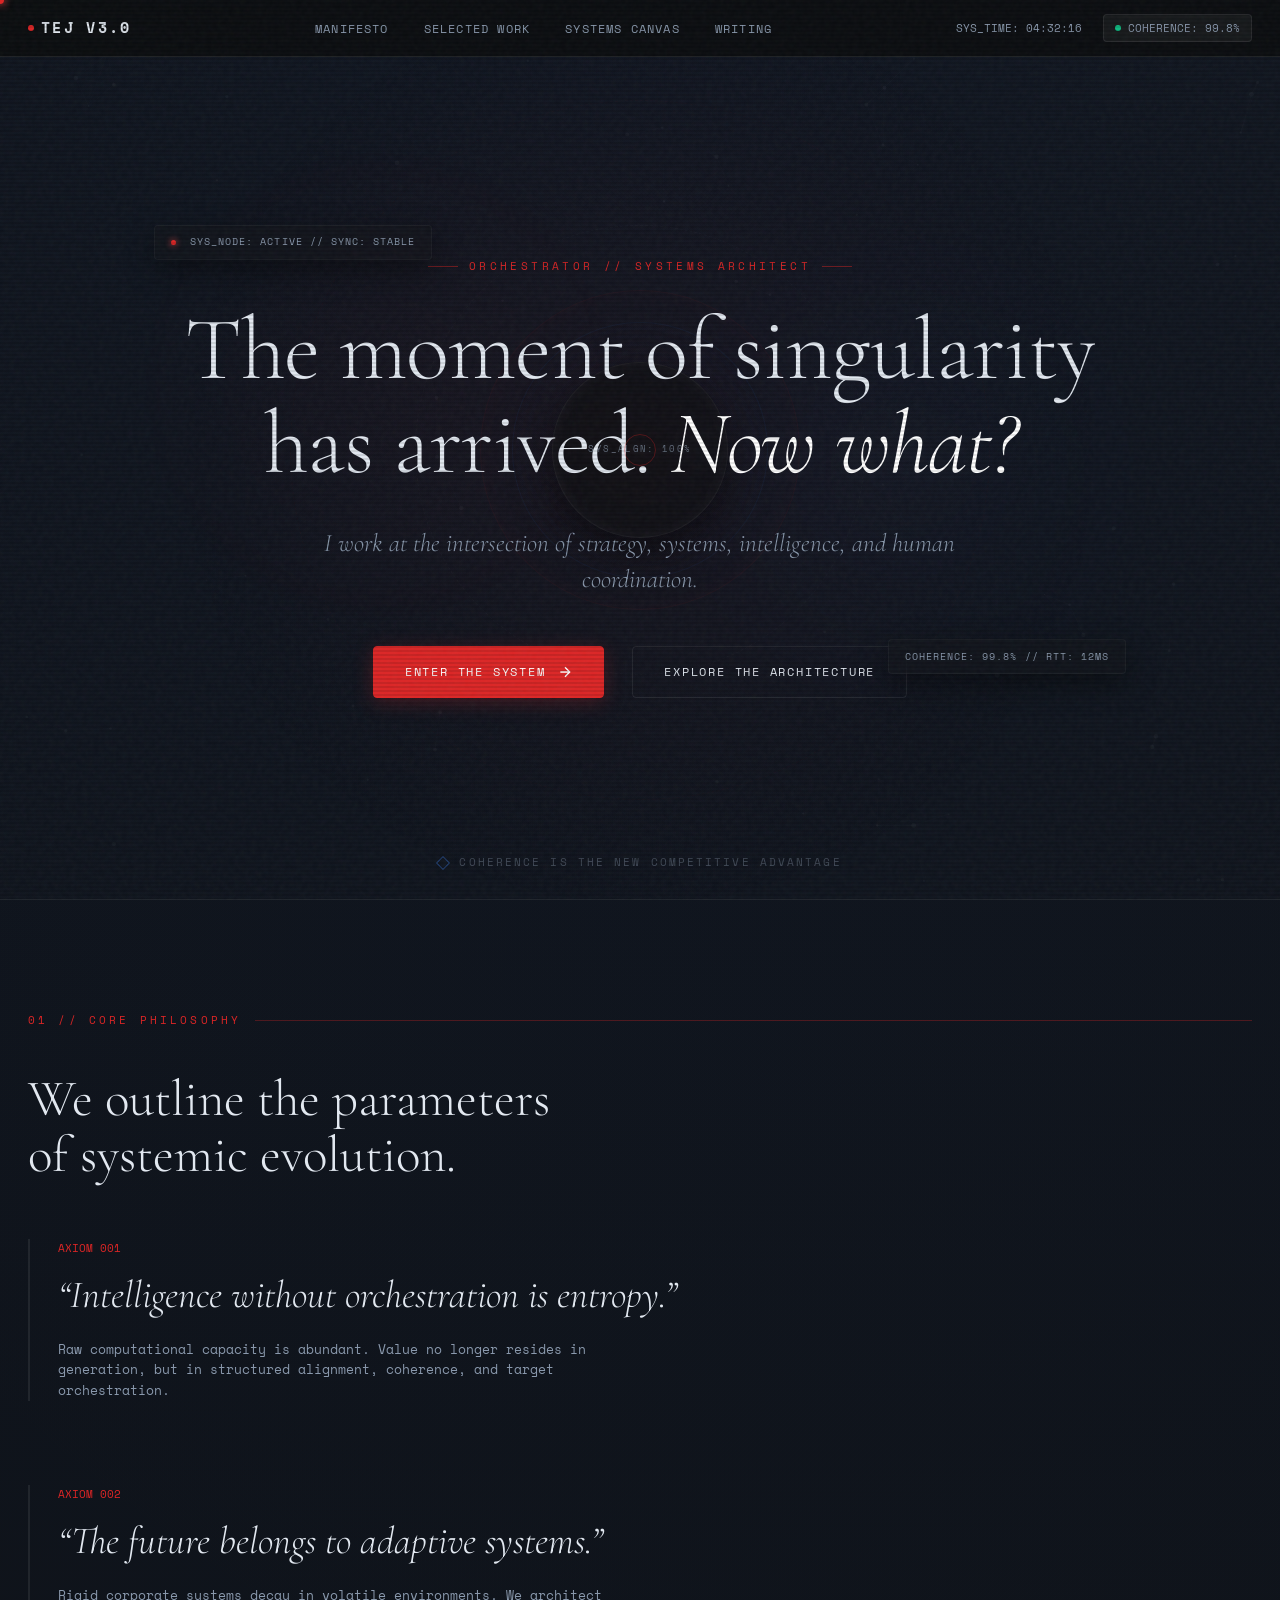
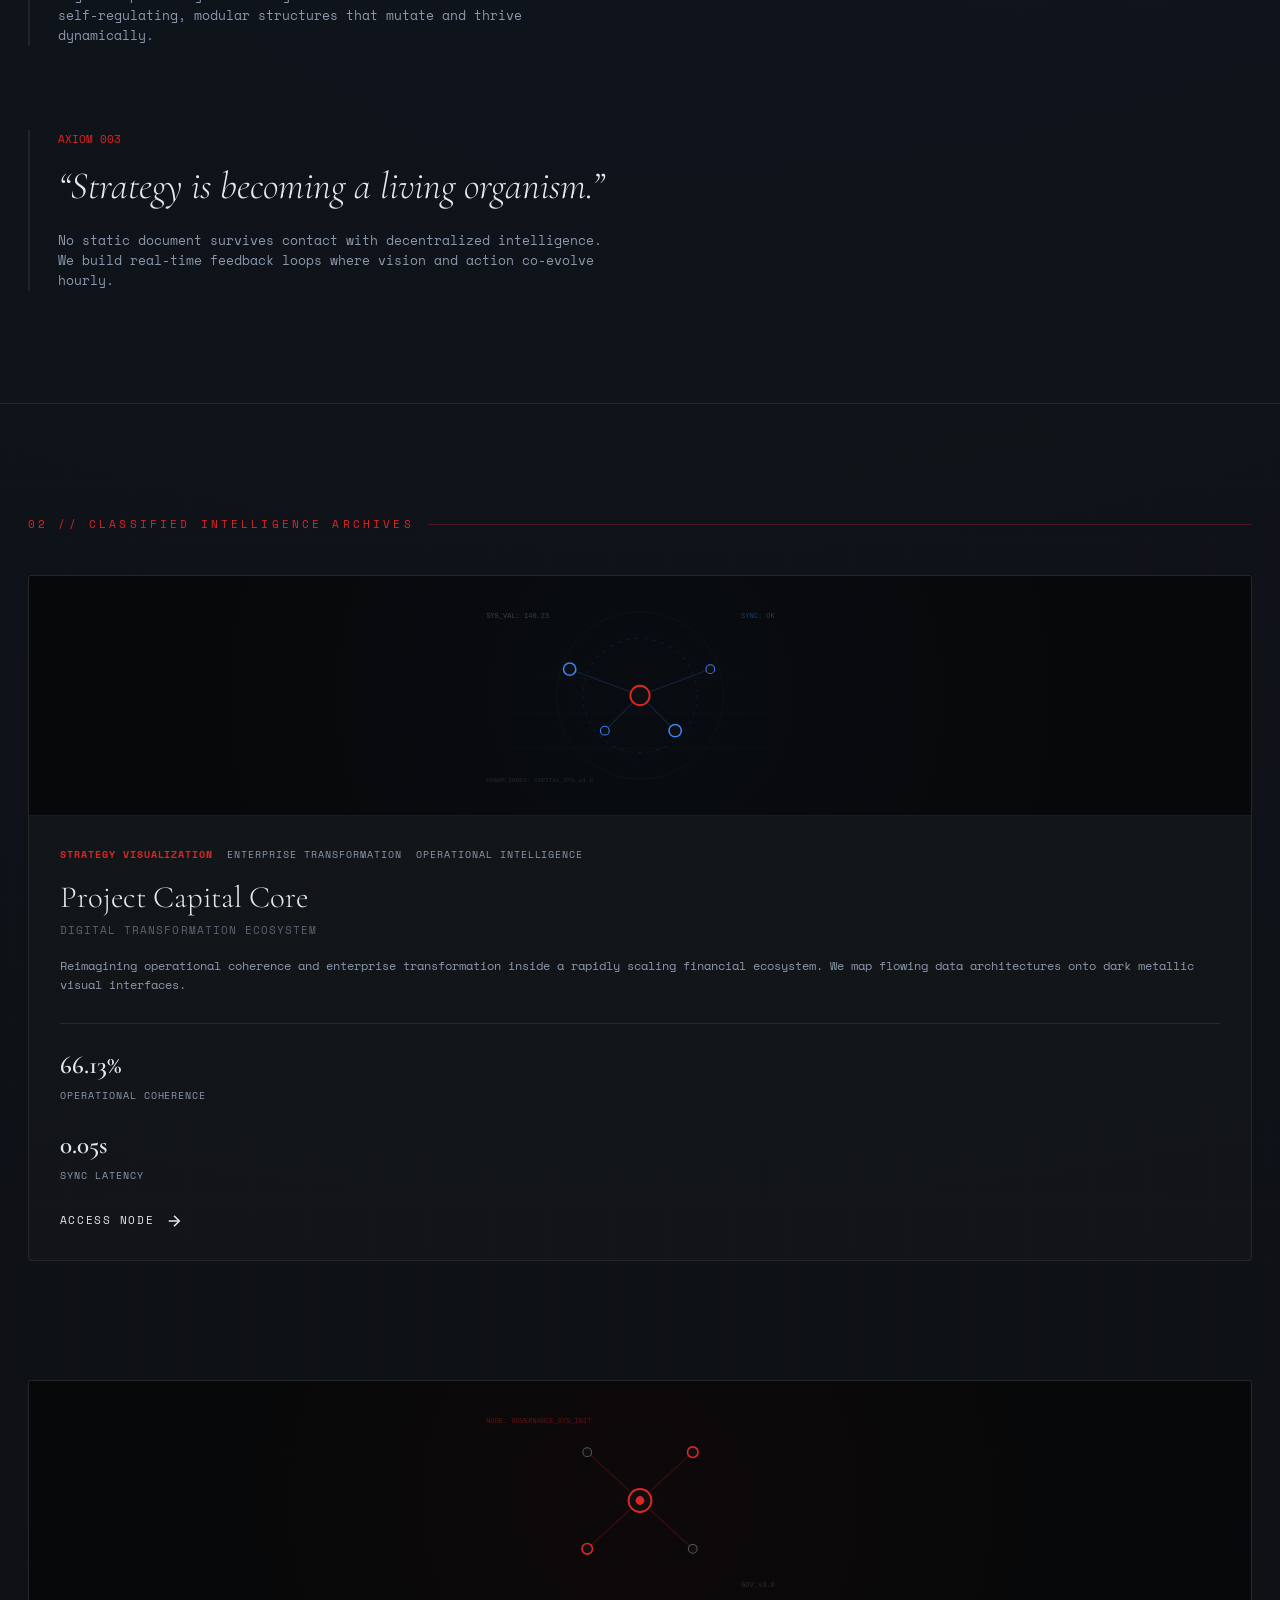
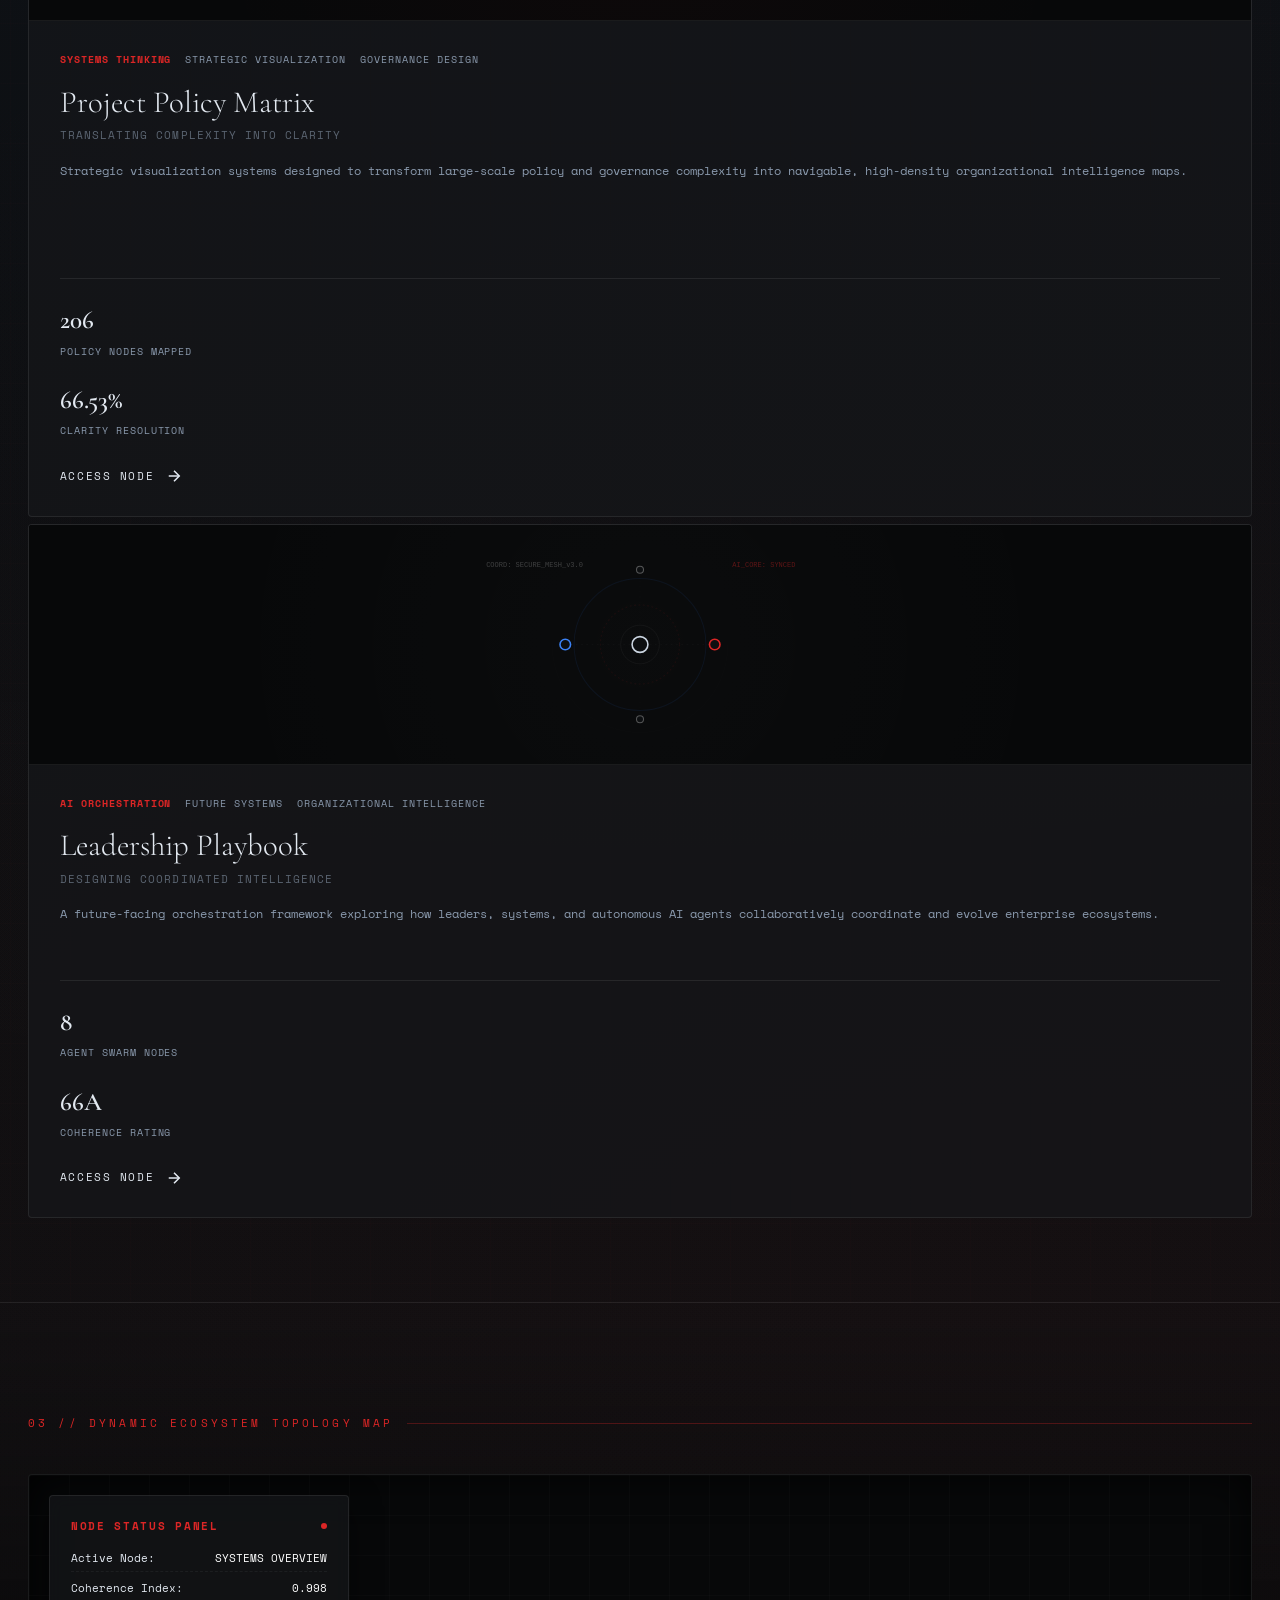
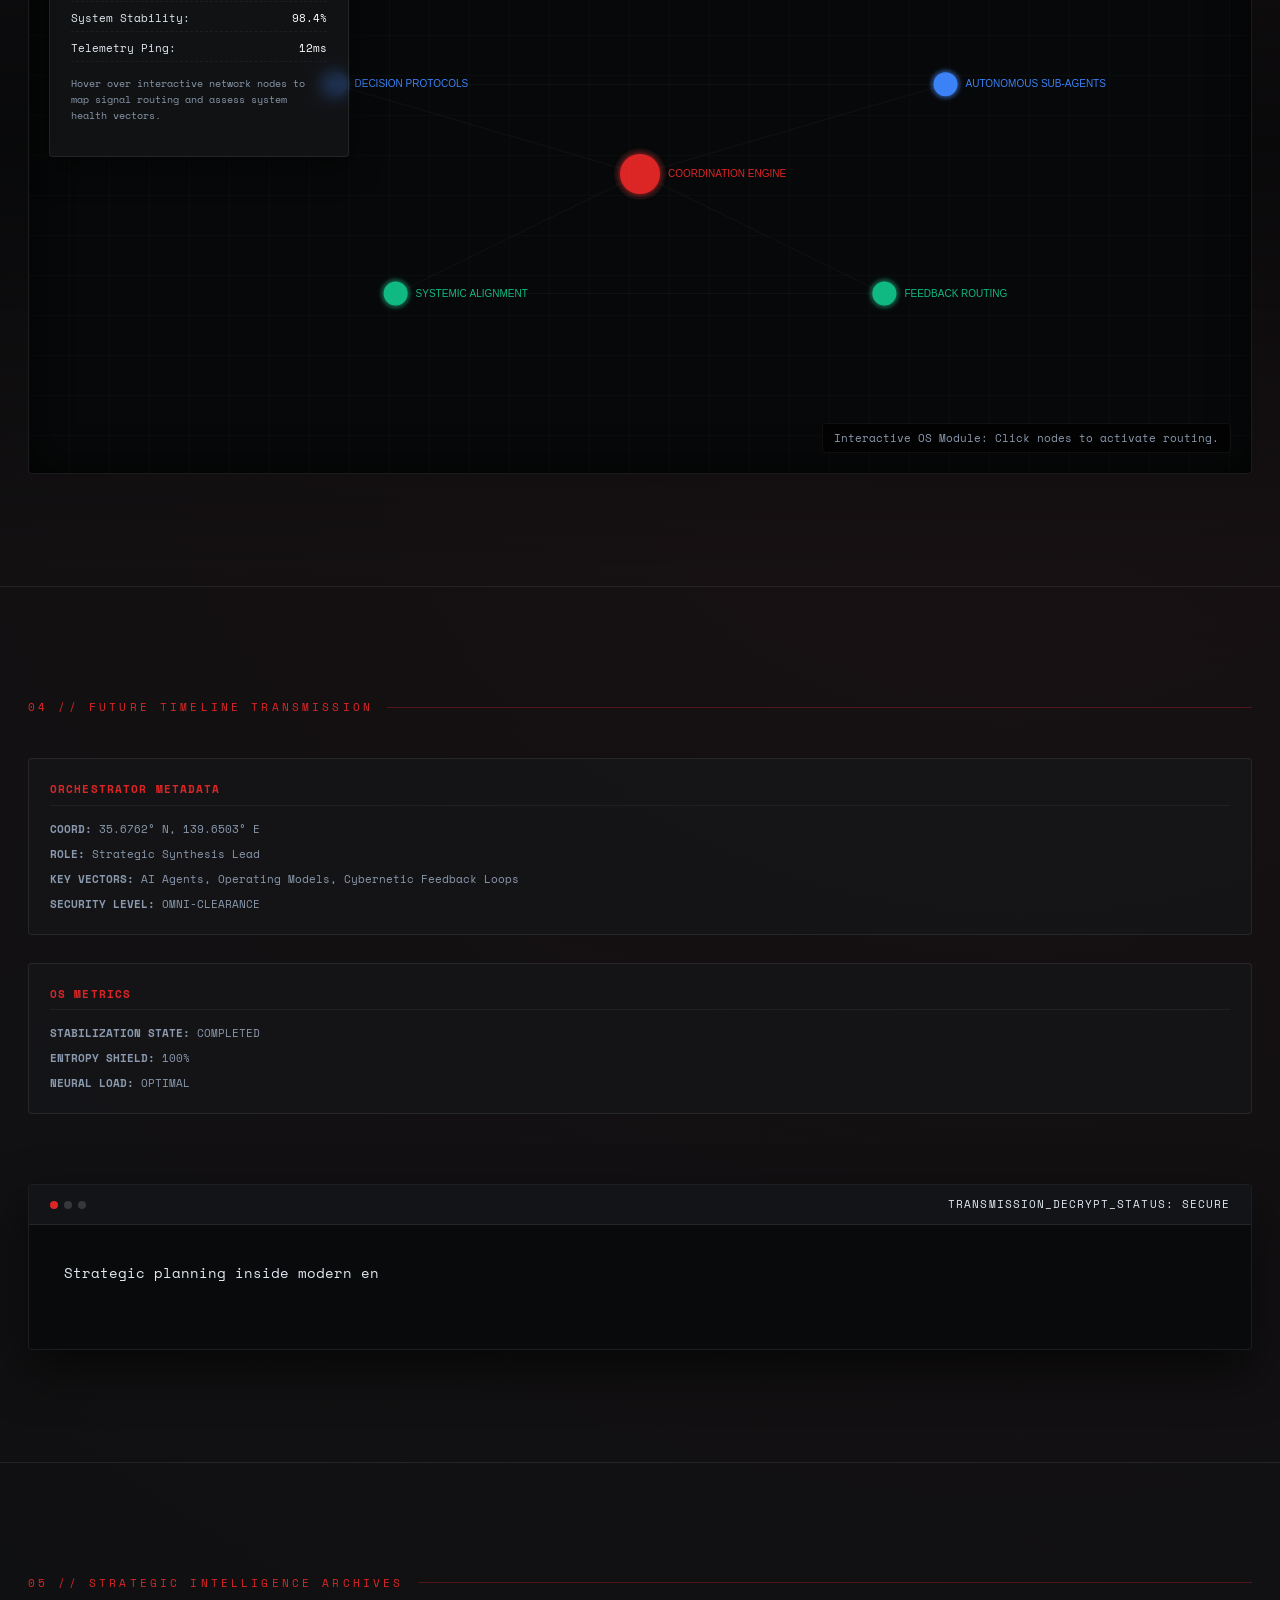
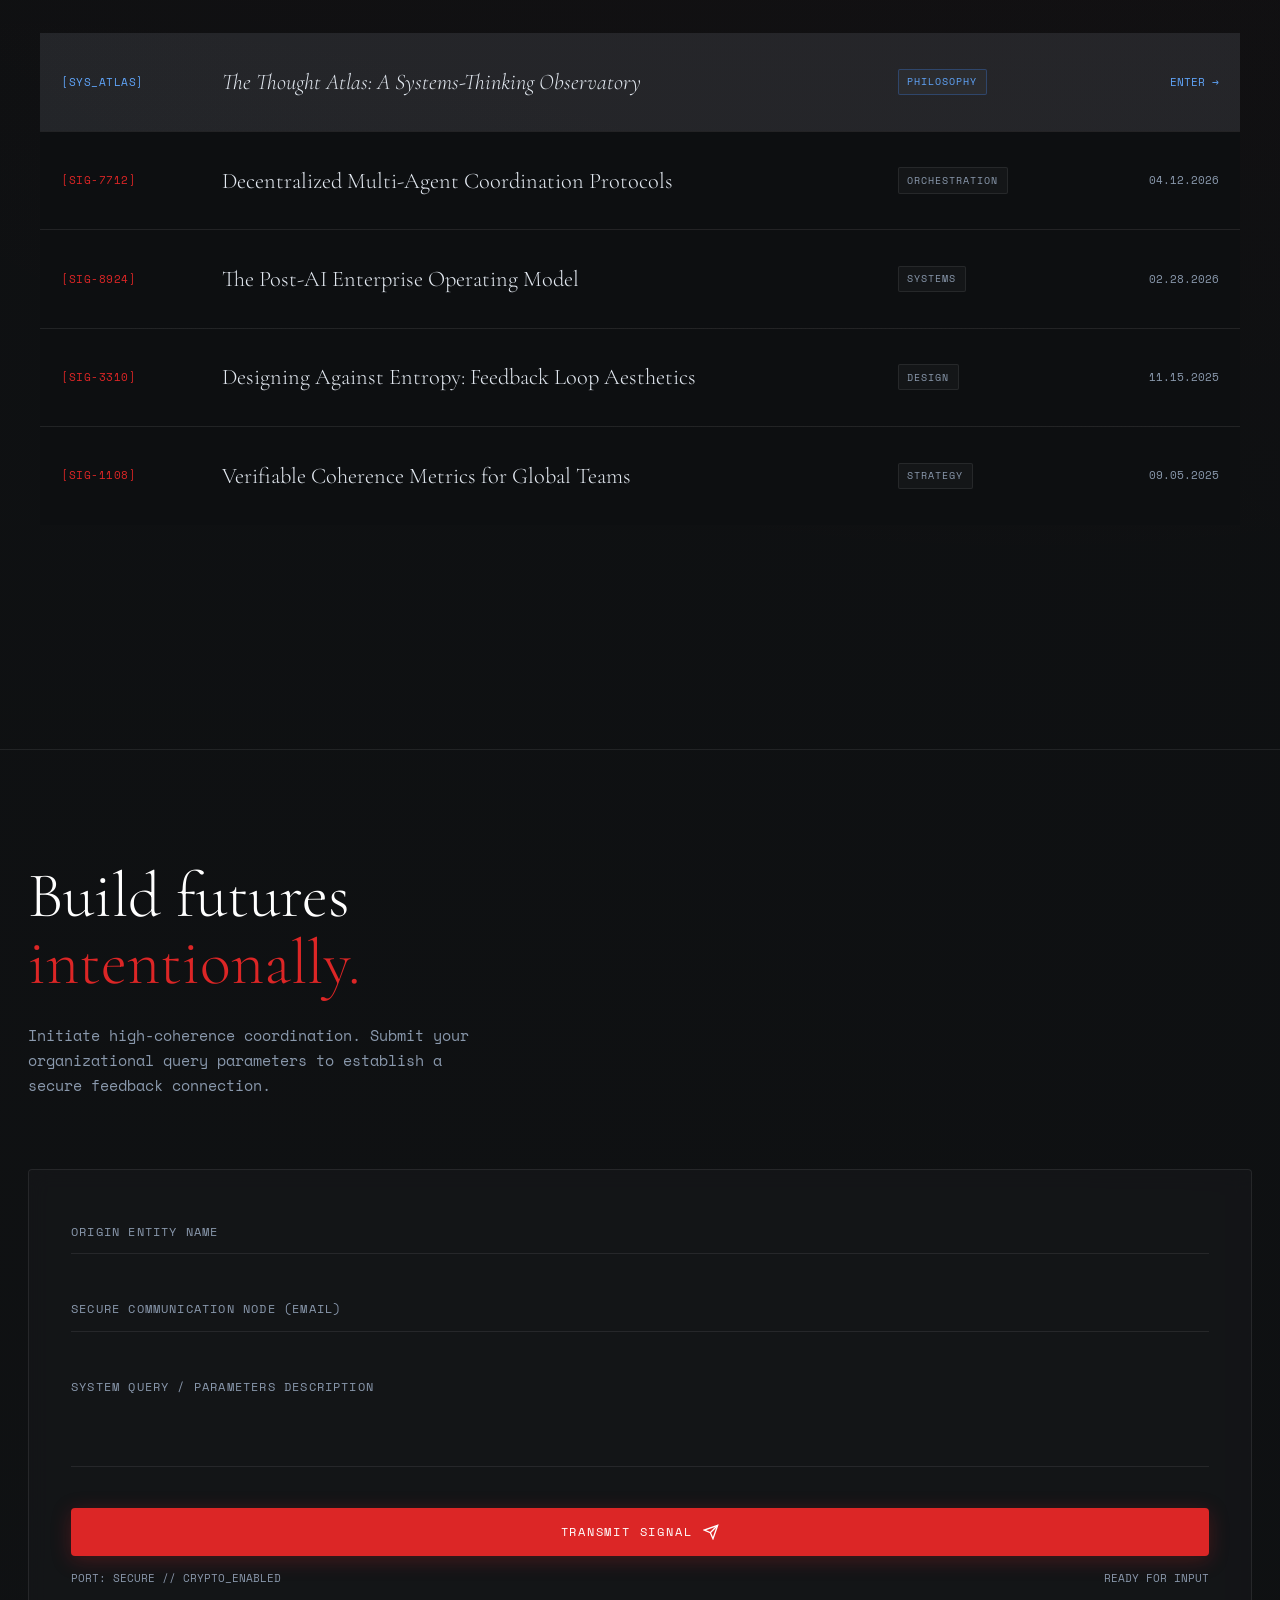
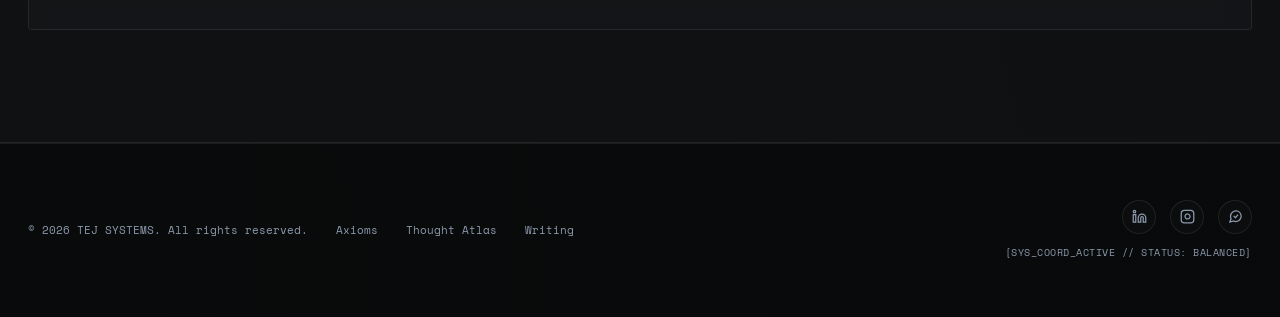
==== commit 912489a5: "feat: Add persistent footer social icons for LinkedIn, Instagram, and Topmate" ====
--- a/index.html
+++ b/index.html
@@ -579,11 +579,21 @@
           <li><a href="#manifesto">Axioms</a></li>
           <li><a href="atlas.html">Thought Atlas</a></li>
           <li><a href="#signals">Writing</a></li>
-          <li><a href="https://www.linkedin.com/in/tejthethunder/" target="_blank" rel="noopener noreferrer" id="link-linkedin-footer">LinkedIn</a></li>
         </ul>
       </div>
-      <div class="footer-right">
-        [SYS_COORD_ACTIVE // STATUS: BALANCED]
+      <div class="footer-right" style="display: flex; flex-direction: column; align-items: flex-end; gap: 0.8rem;">
+        <div class="footer-socials">
+          <a href="https://linkedin.com/in/tejthethunder" target="_blank" rel="noopener noreferrer" class="social-icon-btn" aria-label="LinkedIn">
+            <svg viewBox="0 0 24 24"><path d="M16 8a6 6 0 0 1 6 6v7h-4v-7a2 2 0 0 0-2-2 2 2 0 0 0-2 2v7h-4v-7a6 6 0 0 1 6-6z"></path><rect x="2" y="9" width="4" height="12"></rect><circle cx="4" cy="4" r="2"></circle></svg>
+          </a>
+          <a href="https://www.instagram.com/thejashwinidev" target="_blank" rel="noopener noreferrer" class="social-icon-btn" aria-label="Instagram">
+            <svg viewBox="0 0 24 24"><rect x="2" y="2" width="20" height="20" rx="5" ry="5"></rect><path d="M16 11.37A4 4 0 1 1 12.63 8 4 4 0 0 1 16 11.37z"></path><line x1="17.5" y1="6.5" x2="17.51" y2="6.5"></line></svg>
+          </a>
+          <a href="https://topmate.io/thejashwini_dev" target="_blank" rel="noopener noreferrer" class="social-icon-btn" aria-label="Topmate">
+            <svg viewBox="0 0 24 24"><path d="M21 11.5a8.38 8.38 0 0 1-.9 3.8 8.5 8.5 0 0 1-7.6 4.7 8.38 8.38 0 0 1-3.8-.9L3 21l1.9-5.7a8.38 8.38 0 0 1-.9-3.8 8.5 8.5 0 0 1 4.7-7.6 8.38 8.38 0 0 1 3.8-.9h.5a8.48 8.48 0 0 1 8 8v.5z"></path><polyline points="9 11 12 14 16 9"></polyline></svg>
+          </a>
+        </div>
+        <div style="font-size: 0.72rem; color: var(--color-silver-dim); letter-spacing: 0.05em;">[SYS_COORD_ACTIVE // STATUS: BALANCED]</div>
       </div>
     </div>
   </footer>
--- a/style.css
+++ b/style.css
@@ -1299,6 +1299,49 @@
 .footer-right {
   text-align: right;
   font-family: var(--font-mono);
+}
+
+.footer-socials {
+  display: flex;
+  gap: 1rem;
+  align-items: center;
+}
+
+.social-icon-btn {
+  width: 34px;
+  height: 34px;
+  border-radius: 50%;
+  border: 1px solid var(--color-dark-border);
+  background: rgba(255, 255, 255, 0.015);
+  display: inline-flex;
+  justify-content: center;
+  align-items: center;
+  color: var(--color-silver-dim);
+  transition: all 0.4s cubic-bezier(0.16, 1, 0.3, 1);
+  position: relative;
+  overflow: hidden;
+  text-decoration: none;
+}
+
+.social-icon-btn svg {
+  width: 15px;
+  height: 15px;
+  fill: none;
+  stroke: currentColor;
+  stroke-width: 2;
+  transition: transform 0.3s, color 0.3s;
+}
+
+.social-icon-btn:hover {
+  color: #fff;
+  border-color: var(--color-crimson);
+  background: rgba(220, 38, 38, 0.04);
+  box-shadow: 0 0 15px rgba(220, 38, 38, 0.2);
+  transform: translateY(-2px);
+}
+
+.social-icon-btn:hover svg {
+  transform: scale(1.15);
 }
 
 /* Mobile & Responsive Adaptations */
